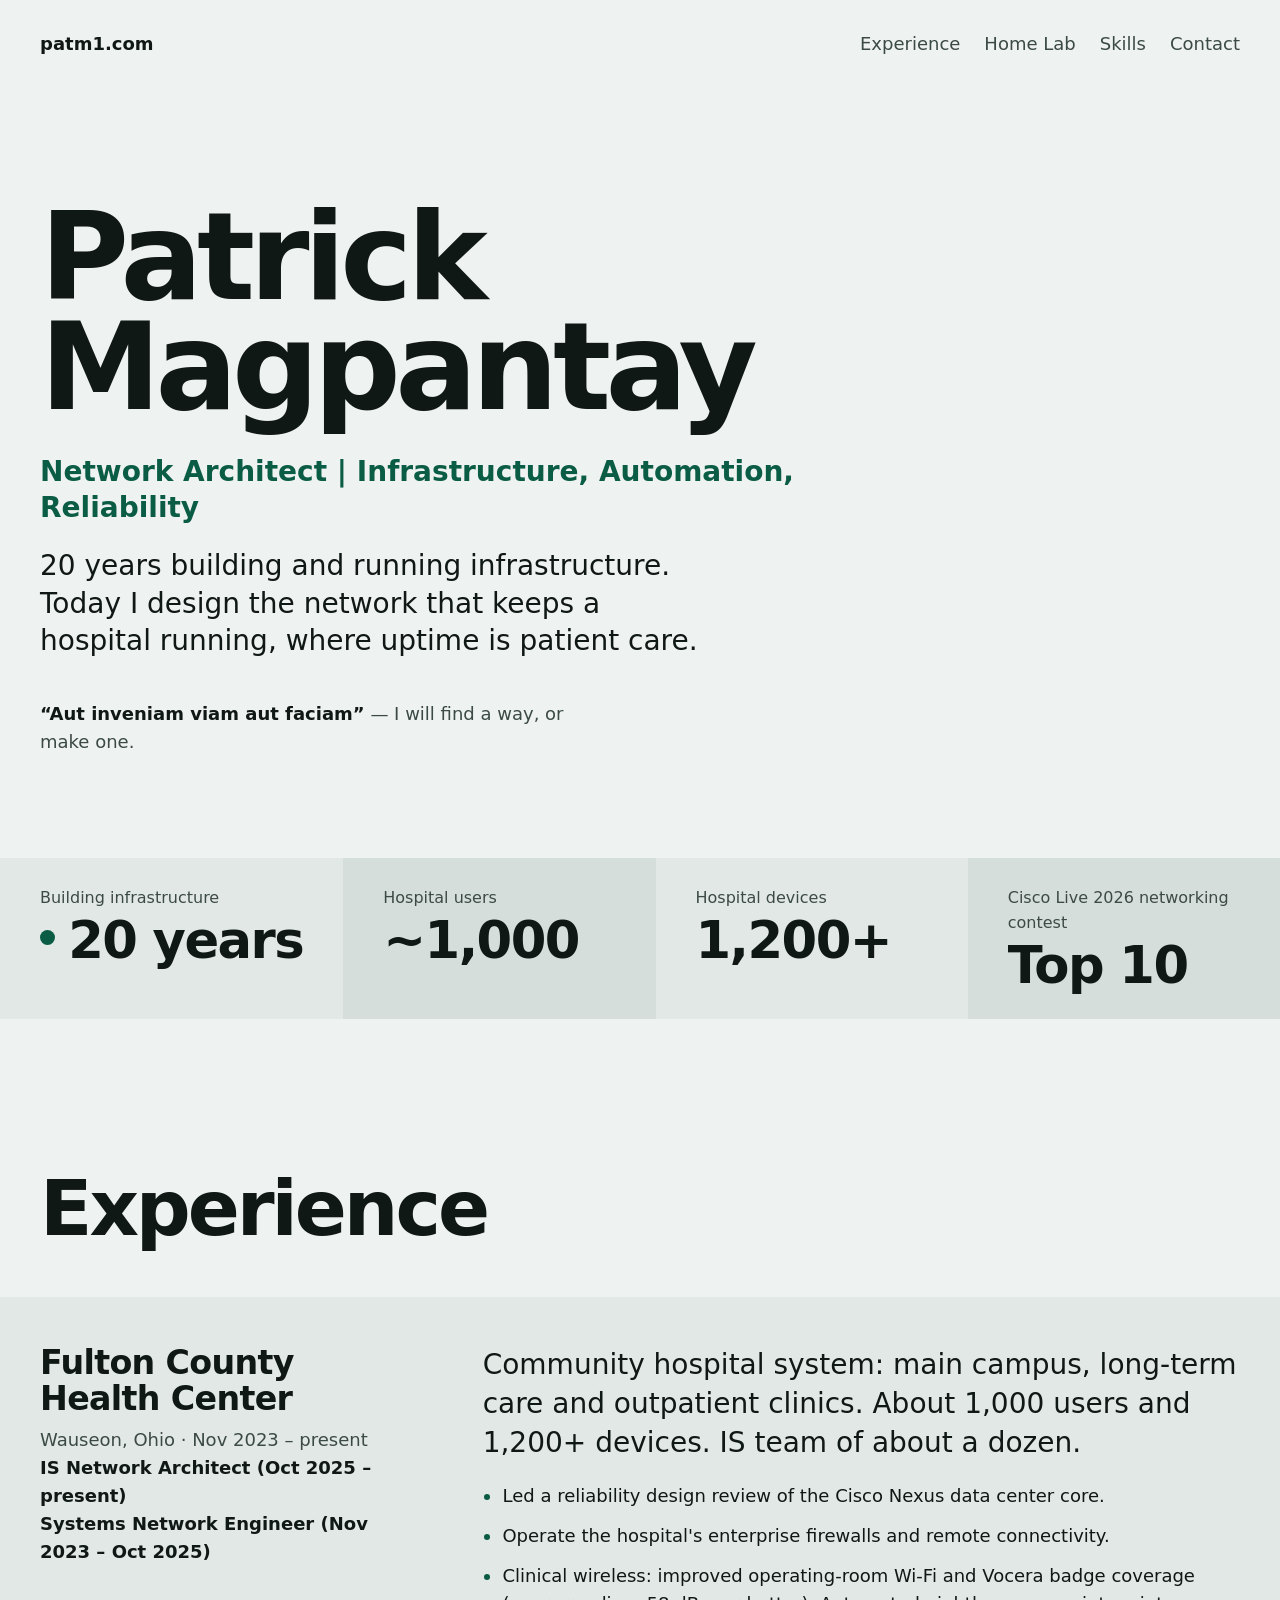
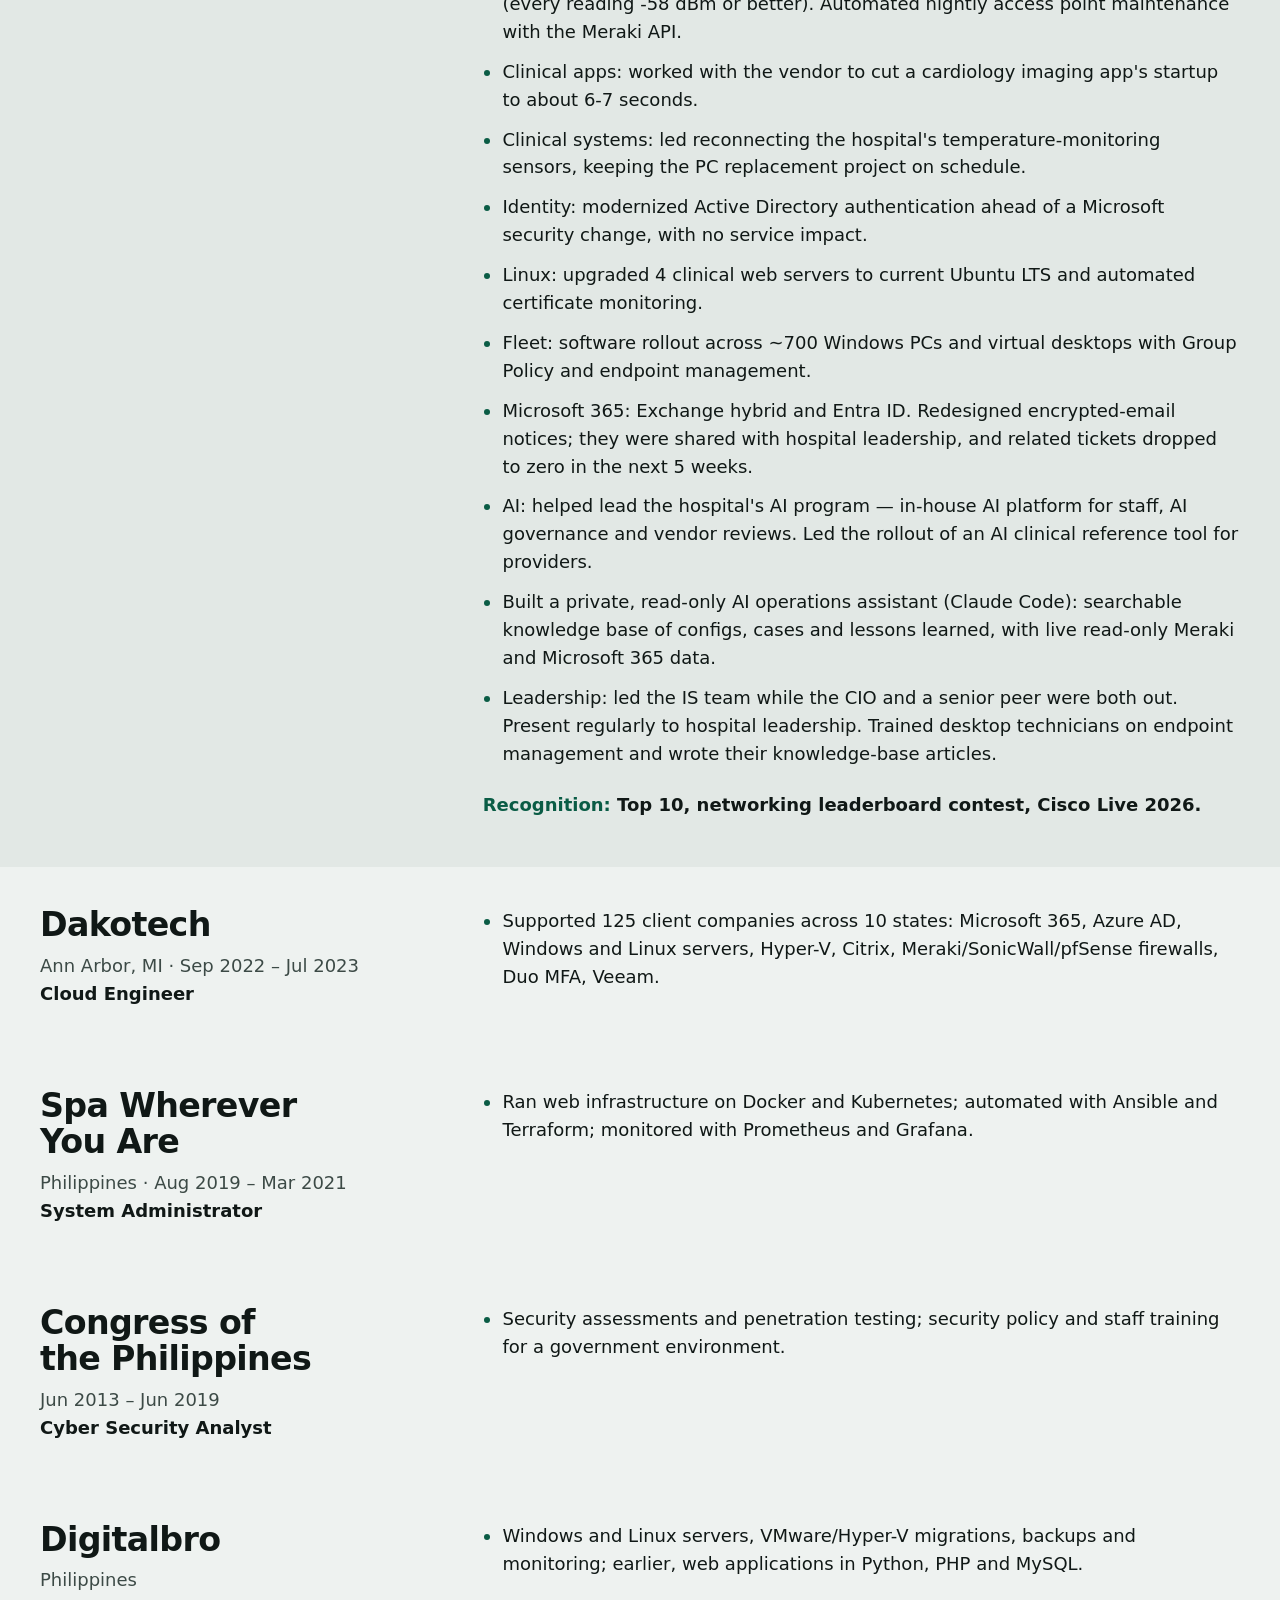
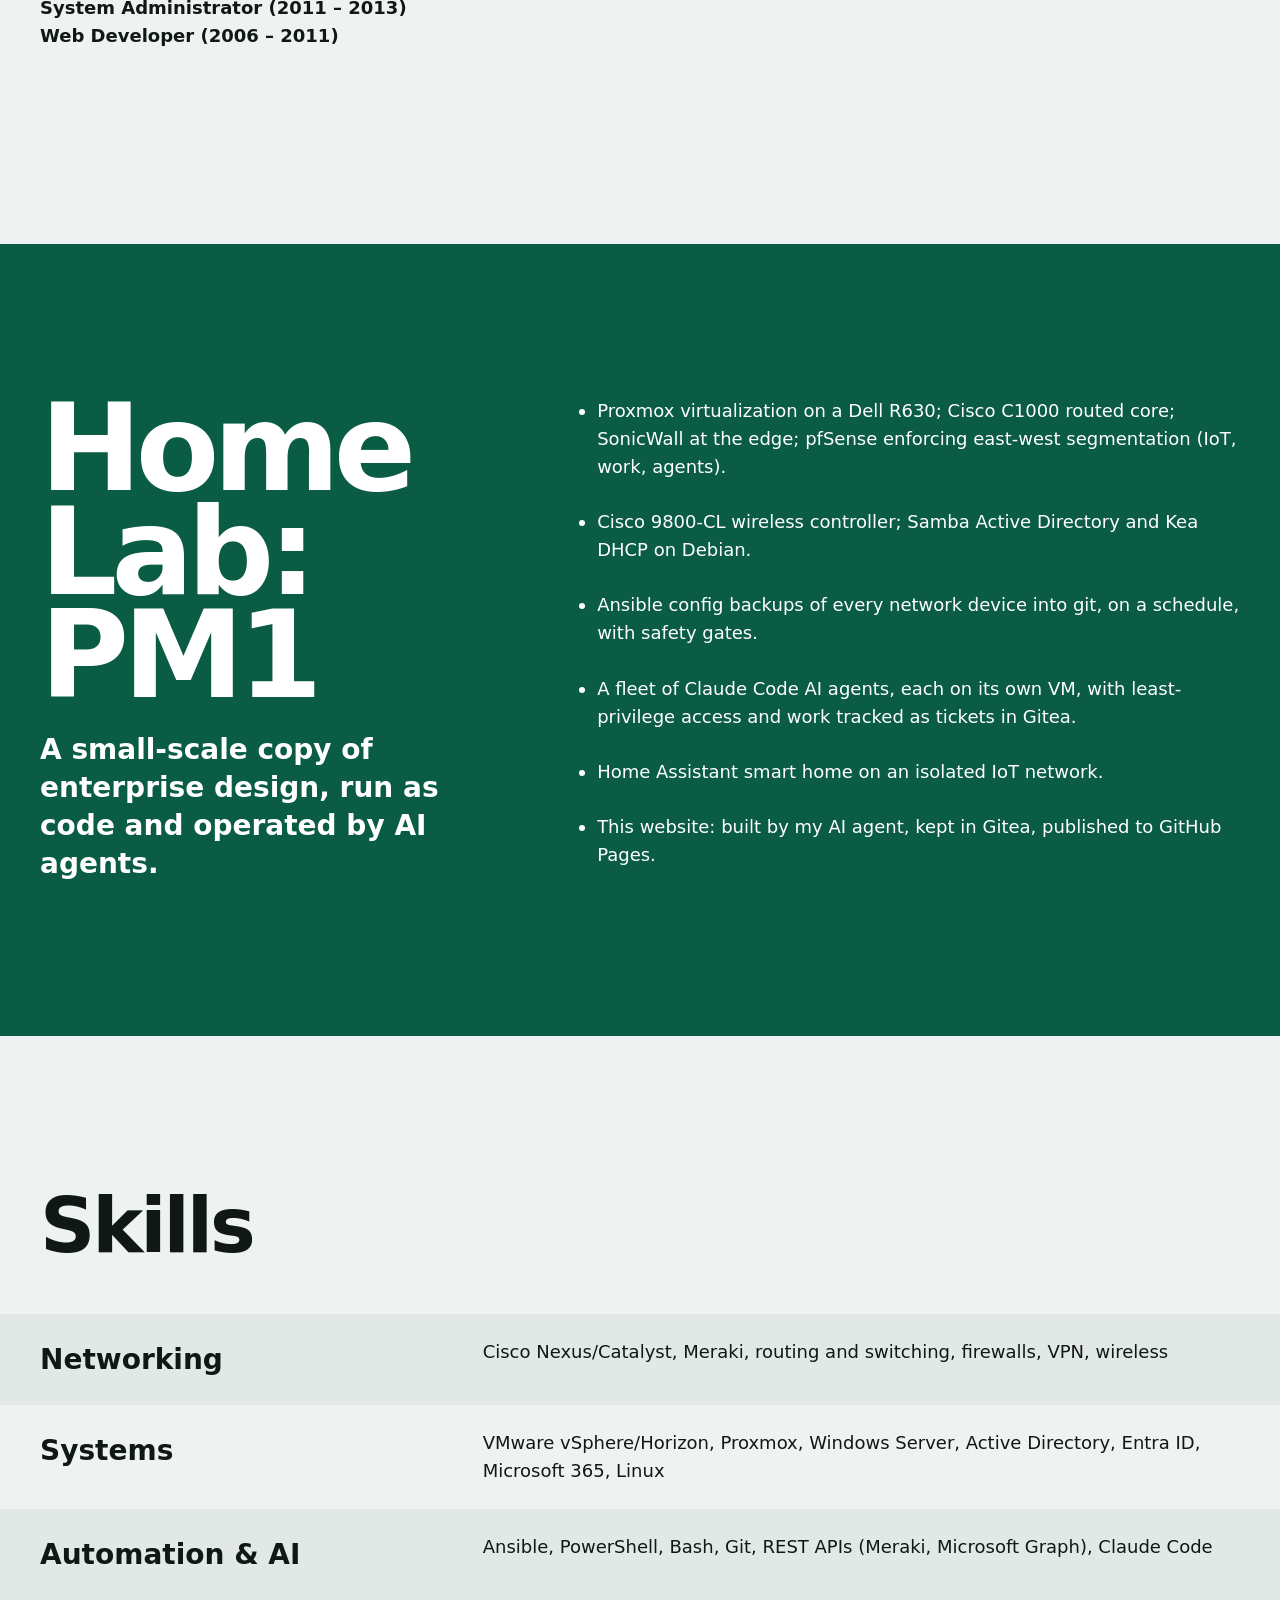
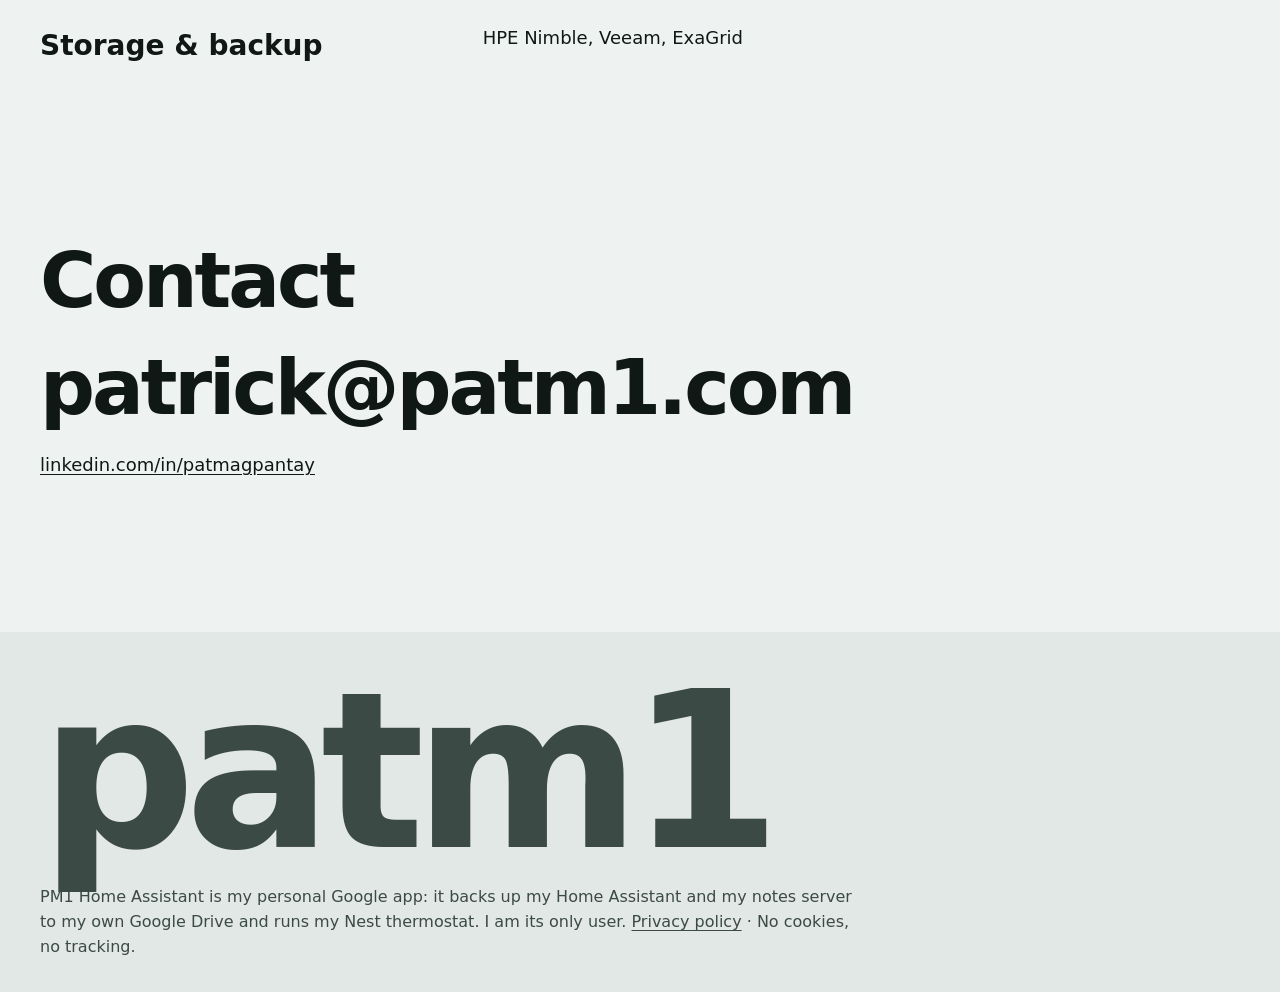
==== index.html @ 205e0111 "Favicon, canonical links, theme colour and share tags" ====
<!doctype html>
<html lang="en">
<head>
<meta charset="utf-8">
<meta name="viewport" content="width=device-width, initial-scale=1">
<title>Patrick Magpantay · Network Architect</title>
<meta name="description" content="Patrick Magpantay, Network Architect: infrastructure, automation and reliability.">
<meta name="color-scheme" content="light dark">
<meta name="theme-color" content="#eef2f0" media="(prefers-color-scheme: light)">
<meta name="theme-color" content="#0b0f0e" media="(prefers-color-scheme: dark)">
<link rel="canonical" href="https://patm1.com/">
<link rel="icon" href="/favicon.svg" type="image/svg+xml">
<meta property="og:type" content="profile">
<meta property="og:url" content="https://patm1.com/">
<meta property="og:title" content="Patrick Magpantay · Network Architect">
<meta property="og:description" content="Patrick Magpantay, Network Architect: infrastructure, automation and reliability.">
<link rel="stylesheet" href="/site.css">
</head>
<body>
<a class="skip" href="#main">Skip to content</a>
<header class="wrap bar">
  <a class="mark" href="/">patm1.com</a>
  <nav aria-label="Main">
    <a href="#experience">Experience</a>
    <a href="#lab">Home Lab</a>
    <a href="#skills">Skills</a>
    <a href="#contact">Contact</a>
  </nav>
</header>

<main id="main">
  <section id="home" aria-label="Home">
    <div class="wrap hero">
      <h1>Patrick Magpantay</h1>
      <p class="role">Network Architect | Infrastructure, Automation, Reliability</p>
      <p class="lead">20 years building and running infrastructure. Today I design the network that keeps a hospital running, where uptime is patient care.</p>
      <blockquote><b lang="la">“Aut inveniam viam aut faciam”</b> — I will find a way, or make one.</blockquote>
    </div>
    <div class="status">
      <dl class="wrap">
        <div><dt>Building infrastructure</dt><dd><span aria-hidden="true"></span>20 years</dd></div>
        <div><dt>Hospital users</dt><dd>~1,000</dd></div>
        <div><dt>Hospital devices</dt><dd>1,200+</dd></div>
        <div><dt>Cisco Live 2026 networking contest</dt><dd>Top 10</dd></div>
      </dl>
    </div>
  </section>

  <section class="section" id="experience" aria-labelledby="experience-title">
    <div class="wrap">
      <h2 id="experience-title">Experience</h2>

      <article class="job lead-job">
        <div>
          <h3>Fulton County Health Center</h3>
          <p class="meta">Wauseon, Ohio · Nov 2023 – present
            <strong>IS Network Architect (Oct 2025 – present)</strong>
            <strong>Systems Network Engineer (Nov 2023 – Oct 2025)</strong></p>
        </div>
        <div>
          <p class="scope">Community hospital system: main campus, long-term care and outpatient clinics. About 1,000 users and 1,200+ devices. IS team of about a dozen.</p>
          <ul>
            <li>Led a reliability design review of the Cisco Nexus data center core.</li>
            <li>Operate the hospital's enterprise firewalls and remote connectivity.</li>
            <li>Clinical wireless: improved operating-room Wi-Fi and Vocera badge coverage (every reading -58 dBm or better). Automated nightly access point maintenance with the Meraki API.</li>
            <li>Clinical apps: worked with the vendor to cut a cardiology imaging app's startup to about 6-7 seconds.</li>
            <li>Clinical systems: led reconnecting the hospital's temperature-monitoring sensors, keeping the PC replacement project on schedule.</li>
            <li>Identity: modernized Active Directory authentication ahead of a Microsoft security change, with no service impact.</li>
            <li>Linux: upgraded 4 clinical web servers to current Ubuntu LTS and automated certificate monitoring.</li>
            <li>Fleet: software rollout across ~700 Windows PCs and virtual desktops with Group Policy and endpoint management.</li>
            <li>Microsoft 365: Exchange hybrid and Entra ID. Redesigned encrypted-email notices; they were shared with hospital leadership, and related tickets dropped to zero in the next 5 weeks.</li>
            <li>AI: helped lead the hospital's AI program — in-house AI platform for staff, AI governance and vendor reviews. Led the rollout of an AI clinical reference tool for providers.</li>
            <li>Built a private, read-only AI operations assistant (Claude Code): searchable knowledge base of configs, cases and lessons learned, with live read-only Meraki and Microsoft 365 data.</li>
            <li>Leadership: led the IS team while the CIO and a senior peer were both out. Present regularly to hospital leadership. Trained desktop technicians on endpoint management and wrote their knowledge-base articles.</li>
          </ul>
          <p class="award"><span>Recognition:</span> Top 10, networking leaderboard contest, Cisco Live 2026.</p>
        </div>
      </article>

      <article class="job">
        <div>
          <h3>Dakotech</h3>
          <p class="meta">Ann Arbor, MI · Sep 2022 – Jul 2023<strong>Cloud Engineer</strong></p>
        </div>
        <ul>
          <li>Supported 125 client companies across 10 states: Microsoft 365, Azure AD, Windows and Linux servers, Hyper-V, Citrix, Meraki/SonicWall/pfSense firewalls, Duo MFA, Veeam.</li>
        </ul>
      </article>

      <article class="job">
        <div>
          <h3>Spa Wherever You Are</h3>
          <p class="meta">Philippines · Aug 2019 – Mar 2021<strong>System Administrator</strong></p>
        </div>
        <ul>
          <li>Ran web infrastructure on Docker and Kubernetes; automated with Ansible and Terraform; monitored with Prometheus and Grafana.</li>
        </ul>
      </article>

      <article class="job">
        <div>
          <h3>Congress of the Philippines</h3>
          <p class="meta">Jun 2013 – Jun 2019<strong>Cyber Security Analyst</strong></p>
        </div>
        <ul>
          <li>Security assessments and penetration testing; security policy and staff training for a government environment.</li>
        </ul>
      </article>

      <article class="job">
        <div>
          <h3>Digitalbro</h3>
          <p class="meta">Philippines<strong>System Administrator (2011 – 2013)</strong><strong>Web Developer (2006 – 2011)</strong></p>
        </div>
        <ul>
          <li>Windows and Linux servers, VMware/Hyper-V migrations, backups and monitoring; earlier, web applications in Python, PHP and MySQL.</li>
        </ul>
      </article>
    </div>
  </section>

  <section class="lab" id="lab" aria-labelledby="lab-title">
    <div class="wrap grid">
      <div>
        <h2 id="lab-title">Home Lab: PM1</h2>
        <p class="lead">A small-scale copy of enterprise design, run as code and operated by AI agents.</p>
      </div>
      <ul>
        <li>Proxmox virtualization on a Dell R630; Cisco C1000 routed core; SonicWall at the edge; pfSense enforcing east-west segmentation (IoT, work, agents).</li>
        <li>Cisco 9800-CL wireless controller; Samba Active Directory and Kea DHCP on Debian.</li>
        <li>Ansible config backups of every network device into git, on a schedule, with safety gates.</li>
        <li>A fleet of Claude Code AI agents, each on its own VM, with least-privilege access and work tracked as tickets in Gitea.</li>
        <li>Home Assistant smart home on an isolated IoT network.</li>
        <li>This website: built by my AI agent, kept in Gitea, published to GitHub Pages.</li>
      </ul>
    </div>
  </section>

  <section class="section skills" id="skills" aria-labelledby="skills-title">
    <div class="wrap">
      <h2 id="skills-title">Skills</h2>
      <dl>
        <div class="row"><dt>Networking</dt><dd>Cisco Nexus/Catalyst, Meraki, routing and switching, firewalls, VPN, wireless</dd></div>
        <div class="row"><dt>Systems</dt><dd>VMware vSphere/Horizon, Proxmox, Windows Server, Active Directory, Entra ID, Microsoft 365, Linux</dd></div>
        <div class="row"><dt>Automation &amp; AI</dt><dd>Ansible, PowerShell, Bash, Git, REST APIs (Meraki, Microsoft Graph), Claude Code</dd></div>
        <div class="row"><dt>Storage &amp; backup</dt><dd>HPE Nimble, Veeam, ExaGrid</dd></div>
      </dl>
    </div>
  </section>

  <section class="contact" id="contact" aria-labelledby="contact-title">
    <div class="wrap">
      <h2 id="contact-title">Contact</h2>
      <a class="mail" href="mailto:patrick@patm1.com">patrick@patm1.com</a>
      <p><a href="https://www.linkedin.com/in/patmagpantay">linkedin.com/in/patmagpantay</a></p>
    </div>
  </section>
</main>

<footer class="close" id="app">
  <div class="wrap">
    <p class="name">patm1</p>
    <p>PM1 Home Assistant is my personal Google app: it backs up my Home Assistant and my notes server to my own Google Drive and runs my Nest thermostat. I am its only user. <a href="/privacy.html">Privacy policy</a> · No cookies, no tracking.</p>
  </div>
</footer>
</body>
</html>
---- site.css ----
/* patm1.com, every page. One typeface (the system face), one ground, one ink, one accent.
   Light by default; dark when the visitor's device asks for it. */
:root {
  color-scheme: light dark;
  --ground: #eef2f0;
  --surface: #e2e8e5;
  --surface-2: #d6dedb;
  --ink: #101816;
  --ink-2: #3c4a46;
  --accent: #0a5c45;
  --on-accent: #ffffff;
  --margin: clamp(16px, 4vw, 40px);
  --gap: clamp(96px, 12vw, 192px);
  --face: system-ui, -apple-system, "Segoe UI", Roboto, "Helvetica Neue", Arial, sans-serif;
  /* The type scale: every size on the site is one of these. */
  --small: 16px;
  --text: 18px;
  --statement: clamp(20px, 2.2vw, 28px);
  --title: clamp(24px, 2.6vw, 34px);
  --figure: clamp(32px, 4vw, 56px);
  --display: clamp(36px, 6vw, 96px);
  --hero: clamp(48px, 9.5vw, 156px);
}
@media (prefers-color-scheme: dark) {
  :root {
    --ground: #0b0f0e;
    --surface: #121917;
    --surface-2: #19221f;
    --ink: #e7eeeb;
    --ink-2: #a3b1ac;
    --accent: #37d391;
    --on-accent: #06110c;
  }
}

*, *::before, *::after { box-sizing: border-box; }
html { -webkit-text-size-adjust: 100%; scroll-behavior: smooth; }
@media (prefers-reduced-motion: reduce) { html { scroll-behavior: auto; } }
body {
  margin: 0;
  background: var(--ground);
  color: var(--ink);
  font: 400 var(--text)/1.55 var(--face);
  font-variant-numeric: tabular-nums;
}
a { color: inherit; text-underline-offset: 0.18em; }
a:hover { color: var(--accent); }
:focus-visible { outline: 3px solid var(--accent); outline-offset: 3px; }
h1, h2, h3 { margin: 0; font-weight: 800; text-wrap: balance; }

.wrap { padding-inline: var(--margin); max-width: 1440px; margin-inline: auto; }

/* Skip link: hidden until a keyboard user tabs to it. */
.skip { position: absolute; left: var(--margin); top: -100px; padding: 12px 16px; background: var(--accent); color: var(--on-accent); font-weight: 700; text-decoration: none; }
.skip:focus { top: 12px; }
.skip:hover { color: var(--on-accent); }

/* The bar: wordmark, four links. */
.bar { display: flex; flex-wrap: wrap; justify-content: space-between; align-items: baseline; gap: 12px 24px; padding-block: 24px; }
.bar .mark { font-weight: 800; text-decoration: none; }
.bar nav { display: flex; flex-wrap: wrap; gap: 8px 24px; }
@media (max-width: 480px) { .bar nav { gap: 8px 16px; } }
.bar nav a { text-decoration: none; color: var(--ink-2); padding-block: 6px; }
.bar nav a:hover { color: var(--accent); }

/* First screen: the name, the role, the sentence, then the figures as a status band. */
.hero { padding-block: clamp(48px, 9vw, 128px) 0; }
.hero h1 { font-size: var(--hero); line-height: 0.9; letter-spacing: -0.045em; max-width: 9ch; }
.hero .role { margin: 32px 0 0; font-size: var(--statement); line-height: 1.3; font-weight: 700; color: var(--accent); max-width: 40ch; }
.hero .lead { margin: 20px 0 0; font-size: var(--statement); line-height: 1.35; max-width: 38ch; }
.hero blockquote { margin: 40px 0 0; color: var(--ink-2); max-width: 46ch; }
.hero blockquote b { color: var(--ink); font-weight: 700; }

.status { margin-top: clamp(56px, 8vw, 112px); background: var(--surface); }
.status dl { margin: 0; padding-inline: 0; display: grid; grid-template-columns: repeat(2, 1fr); }
@media (min-width: 900px) { .status dl { grid-template-columns: repeat(4, 1fr); } }
.status div { padding: 28px var(--margin); }
.status div:nth-child(even) { background: var(--surface-2); }
.status dt { color: var(--ink-2); font-size: var(--small); }
.status dd { white-space: nowrap; margin: 4px 0 0; font-size: var(--figure); line-height: 1; font-weight: 800; letter-spacing: -0.03em; }
.status dd span { display: inline-block; width: 0.3em; height: 0.3em; margin-right: 0.25em; vertical-align: 0.25em; background: var(--accent); border-radius: 50%; }

/* Section headings. */
.section { padding-block: var(--gap) 0; }
.section > .wrap > h2 { font-size: var(--display); line-height: 0.95; letter-spacing: -0.04em; margin-bottom: clamp(32px, 4vw, 56px); }

/* Experience: the role on the left, the work on the right. */
.job { display: grid; gap: 16px 64px; grid-template-columns: 1fr; padding-block: 40px; }
@media (min-width: 960px) { .job { grid-template-columns: 4fr 8fr; } }
.job h3 { font-size: var(--title); line-height: 1.1; letter-spacing: -0.02em; }
.job .meta { margin: 8px 0 0; color: var(--ink-2); }
.job .meta strong { color: var(--ink); font-weight: 700; display: block; }
.job .scope { margin: 0 0 20px; font-size: var(--statement); line-height: 1.4; max-width: 46ch; }
.job ul { margin: 0; padding-left: 1.1em; display: grid; gap: 12px; max-width: 72ch; }
.job li::marker { color: var(--accent); }
.job.lead-job { background: var(--surface); margin-inline: calc(var(--margin) * -1); padding-inline: var(--margin); padding-block: 48px; }
.award { margin: 24px 0 0; font-weight: 700; }
.award span { color: var(--accent); }

/* Home lab: a field of the accent colour. */
.lab { margin-top: var(--gap); background: var(--accent); color: var(--on-accent); padding-block: var(--gap); }
.lab .grid { display: grid; gap: 32px 64px; grid-template-columns: 1fr; }
@media (min-width: 960px) { .lab .grid { grid-template-columns: 5fr 7fr; } }
.lab h2 { font-size: var(--hero); line-height: 0.85; letter-spacing: -0.05em; }
.lab .lead { margin: 24px 0 0; font-size: var(--statement); line-height: 1.35; font-weight: 700; max-width: 26ch; }
.lab ul { margin: 0; padding-left: 1.1em; display: grid; gap: 14px; }
.lab a { color: inherit; }
.lab :focus-visible { outline-color: var(--on-accent); }

/* Skills: four rows, the area on the left. */
.skills dl { margin: 0; display: grid; gap: 0; }
.skills .row { display: grid; grid-template-columns: 1fr; gap: 4px 64px; padding: 24px var(--margin); margin-inline: calc(var(--margin) * -1); }
.skills .row:nth-child(odd) { background: var(--surface); }
@media (min-width: 960px) { .skills .row { grid-template-columns: 4fr 8fr; } }
.skills dt { font-weight: 800; font-size: var(--statement); }
.skills dd { margin: 0; }

/* Contact: the address set large. */
.contact h2 { font-size: var(--display); line-height: 0.95; letter-spacing: -0.04em; margin-bottom: 32px; }
.contact { padding-block: var(--gap); }
.contact .mail { display: inline-block; max-width: 100%; overflow-wrap: anywhere; font-size: var(--display); line-height: 1; font-weight: 800; letter-spacing: -0.04em; text-decoration: none; transition: color 120ms ease; }
.contact .mail:hover { color: var(--accent); }
.contact p { margin: 24px 0 0; }
@media (prefers-reduced-motion: reduce) { .contact .mail { transition: none; } }

/* The close: the name at full width. */
.close { background: var(--surface); padding-block: 48px 32px; }
.close .name { margin: 0; font-size: clamp(64px, 17vw, 272px); line-height: 0.85; letter-spacing: -0.05em; font-weight: 800; }
.close p { margin: 20px 0 0; color: var(--ink-2); font-size: var(--small); max-width: 80ch; }

/* Privacy policy: a reading page. */
.doc { padding-block: clamp(48px, 8vw, 120px) var(--gap); }
.doc h1 { font-size: var(--display); line-height: 0.95; letter-spacing: -0.04em; }
.doc .lead { margin: 32px 0 0; font-size: var(--statement); line-height: 1.4; max-width: 40ch; }
.doc section { margin-top: 72px; max-width: 68ch; }
.doc h2 { margin: 0 0 16px; font-size: var(--title); line-height: 1.15; letter-spacing: -0.015em; }
.doc p, .doc li { margin: 0 0 12px; }
.doc ul { padding-left: 1.2em; margin: 0; }
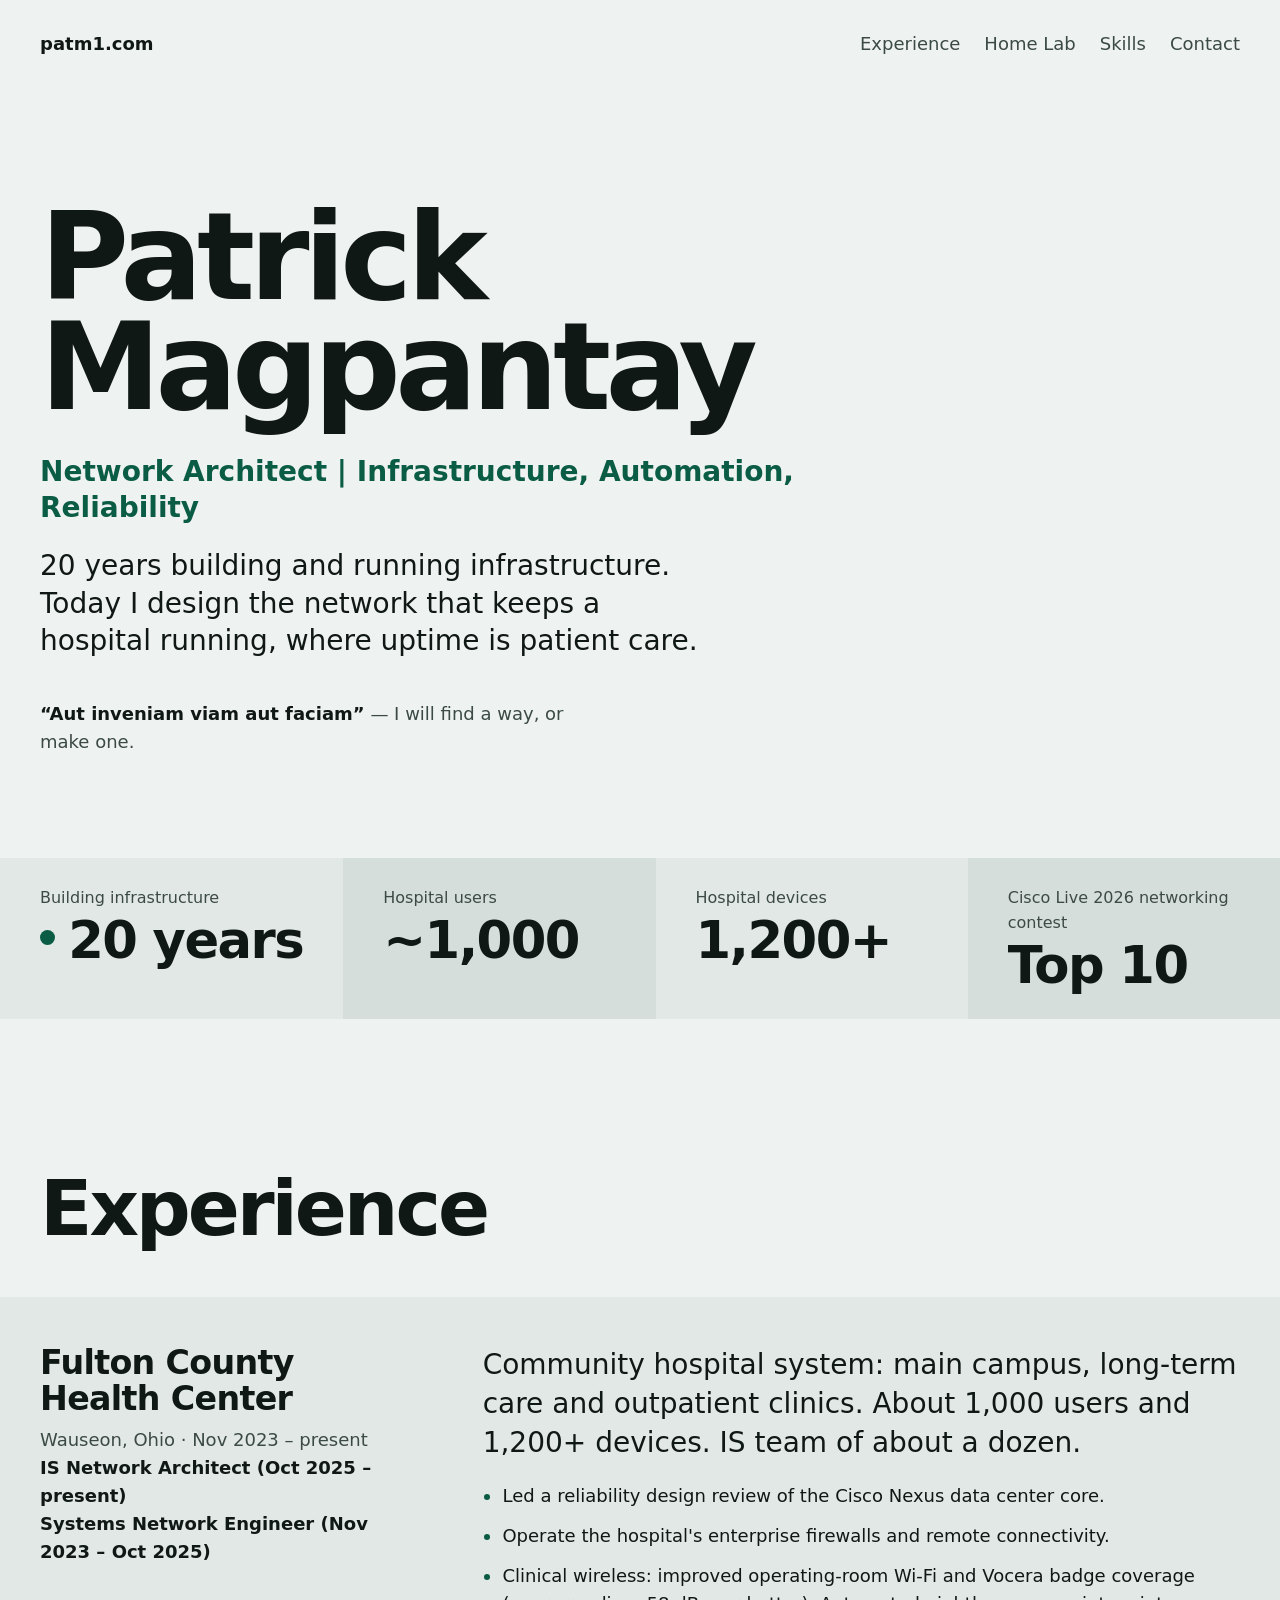
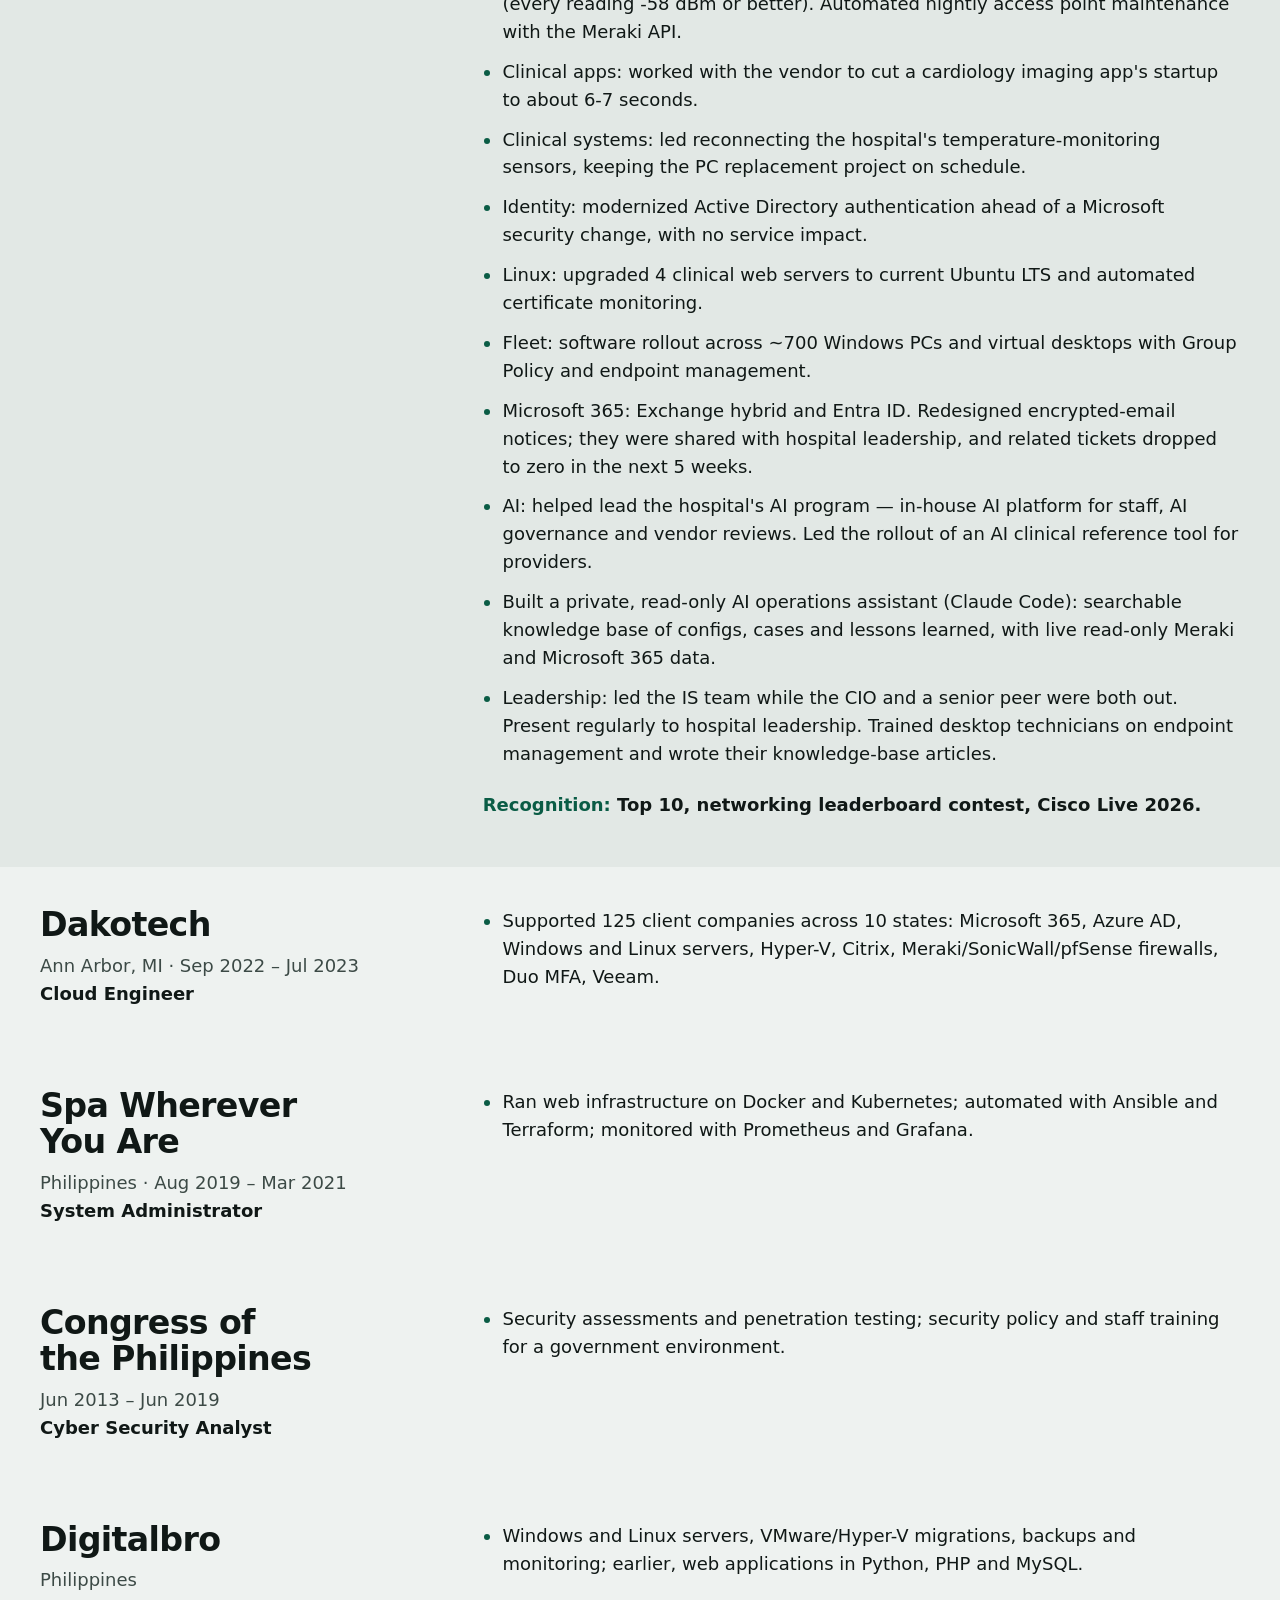
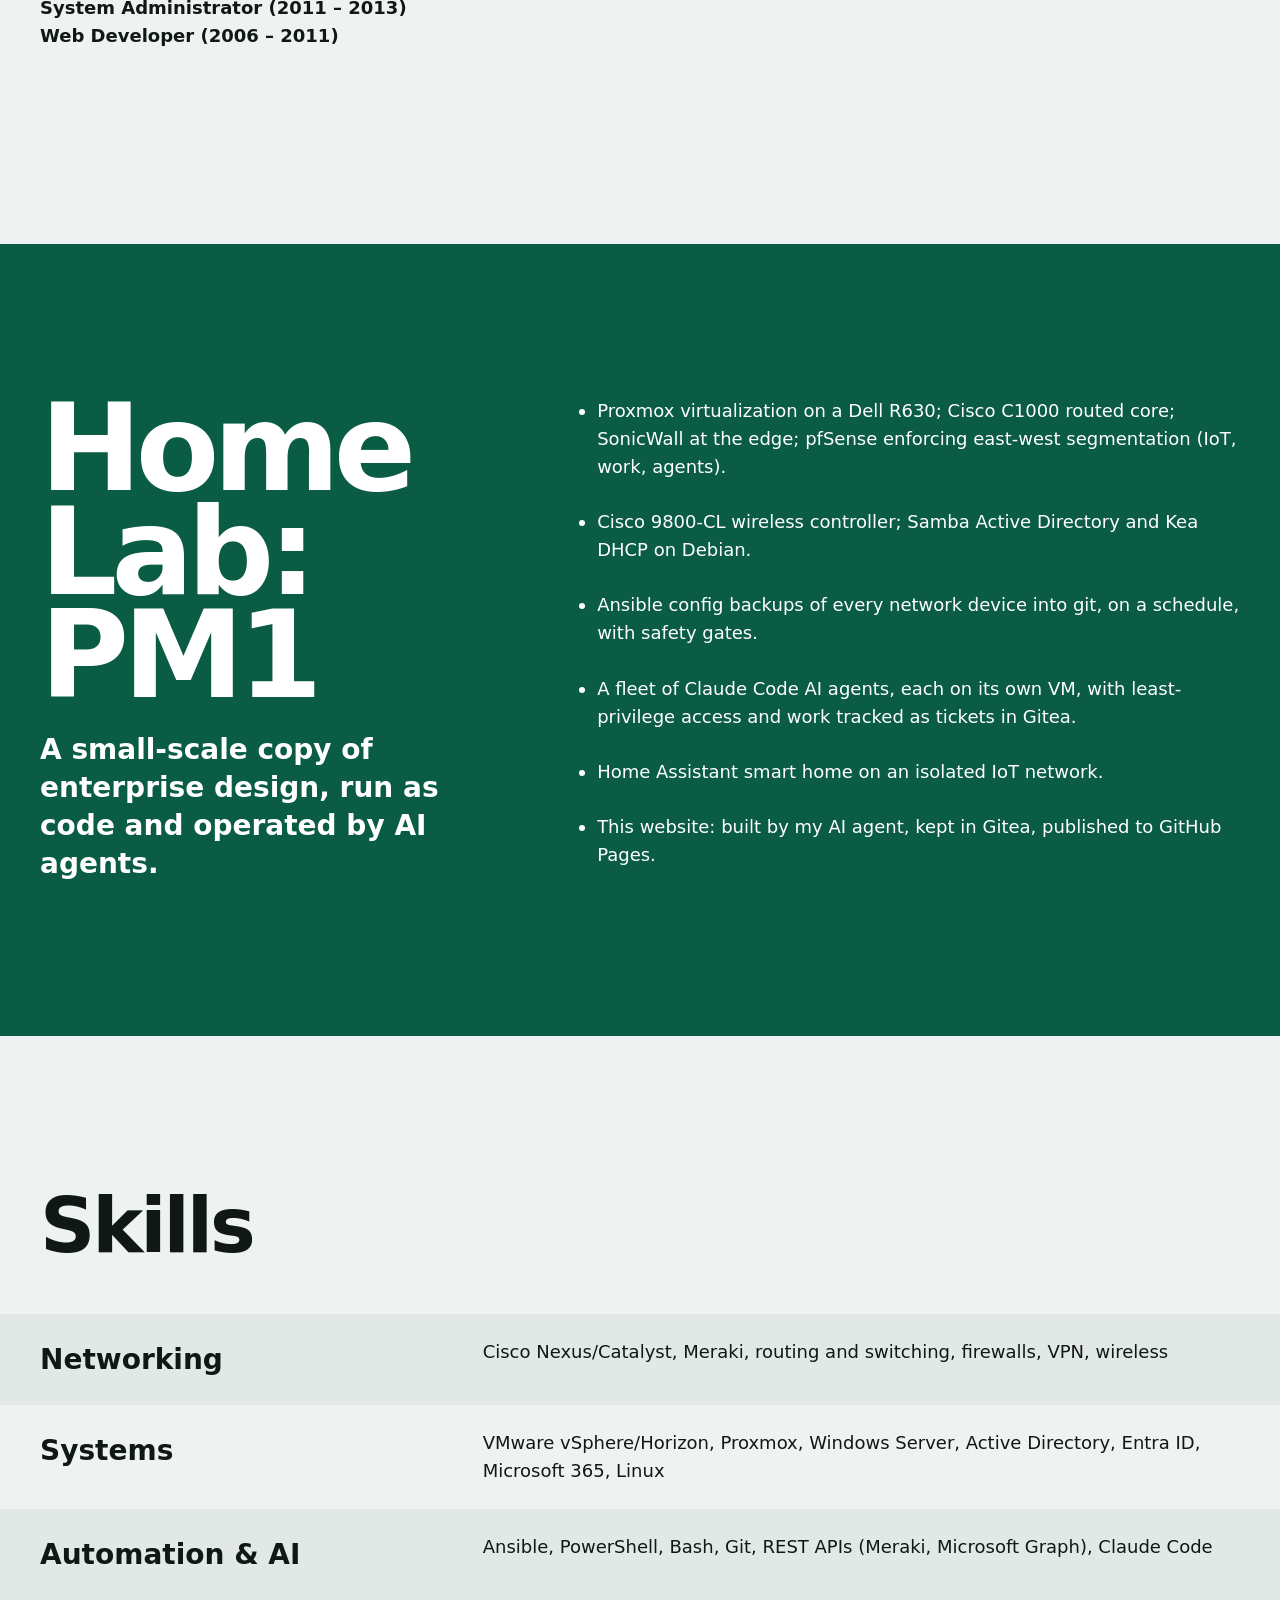
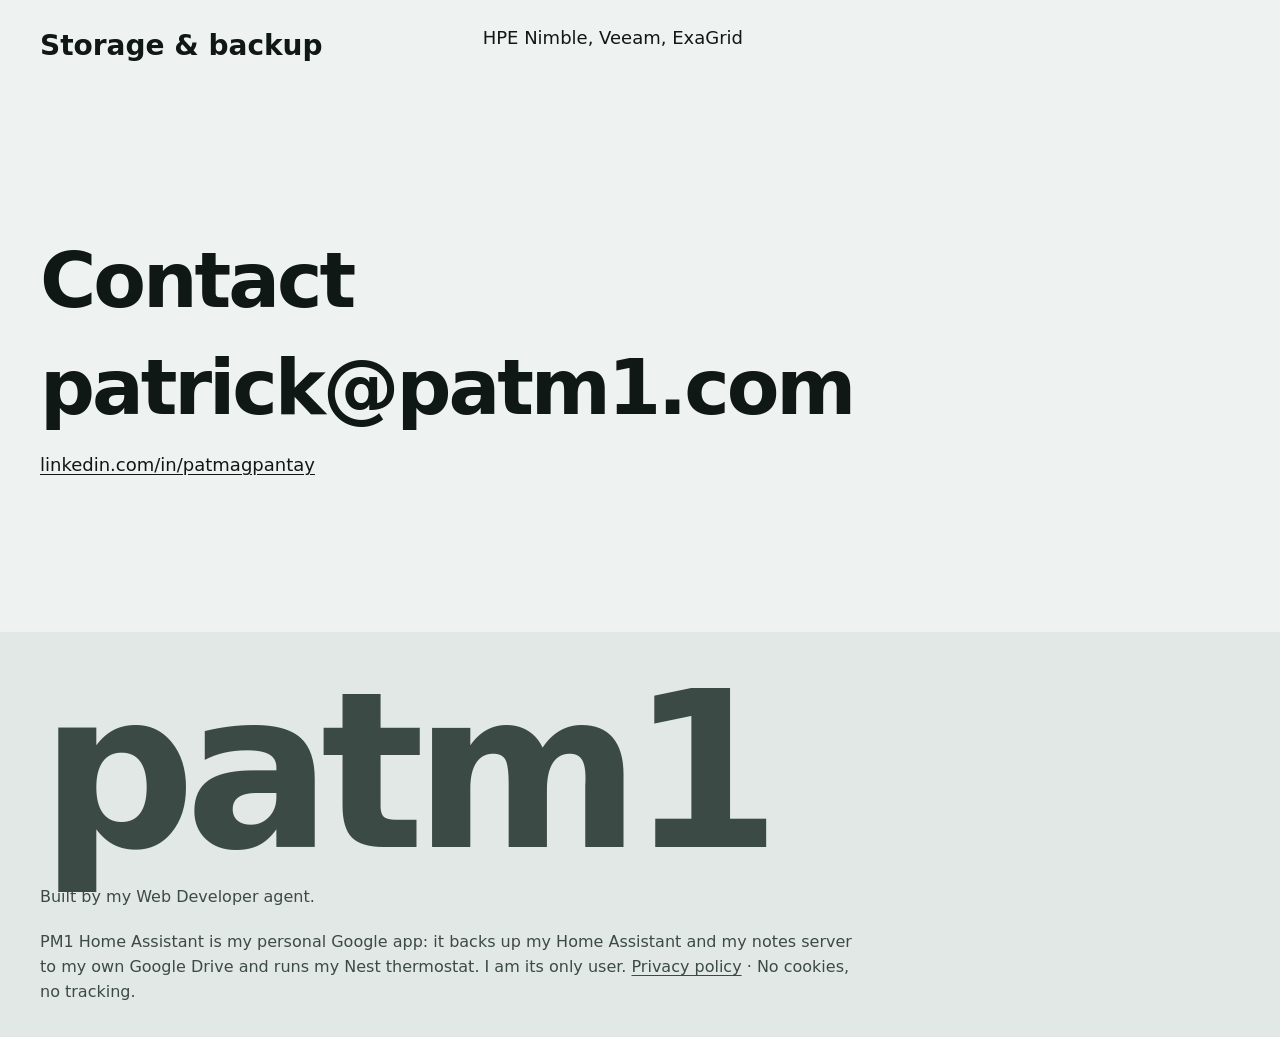
==== commit e17479b8: "Favicon, canonical links, theme colour and share tags" ====
--- a/index.html
+++ b/index.html
@@ -160,6 +160,7 @@
 <footer class="close" id="app">
   <div class="wrap">
     <p class="name">patm1</p>
+    <p>Built by my Web Developer agent.</p>
     <p>PM1 Home Assistant is my personal Google app: it backs up my Home Assistant and my notes server to my own Google Drive and runs my Nest thermostat. I am its only user. <a href="/privacy.html">Privacy policy</a> · No cookies, no tracking.</p>
   </div>
 </footer>
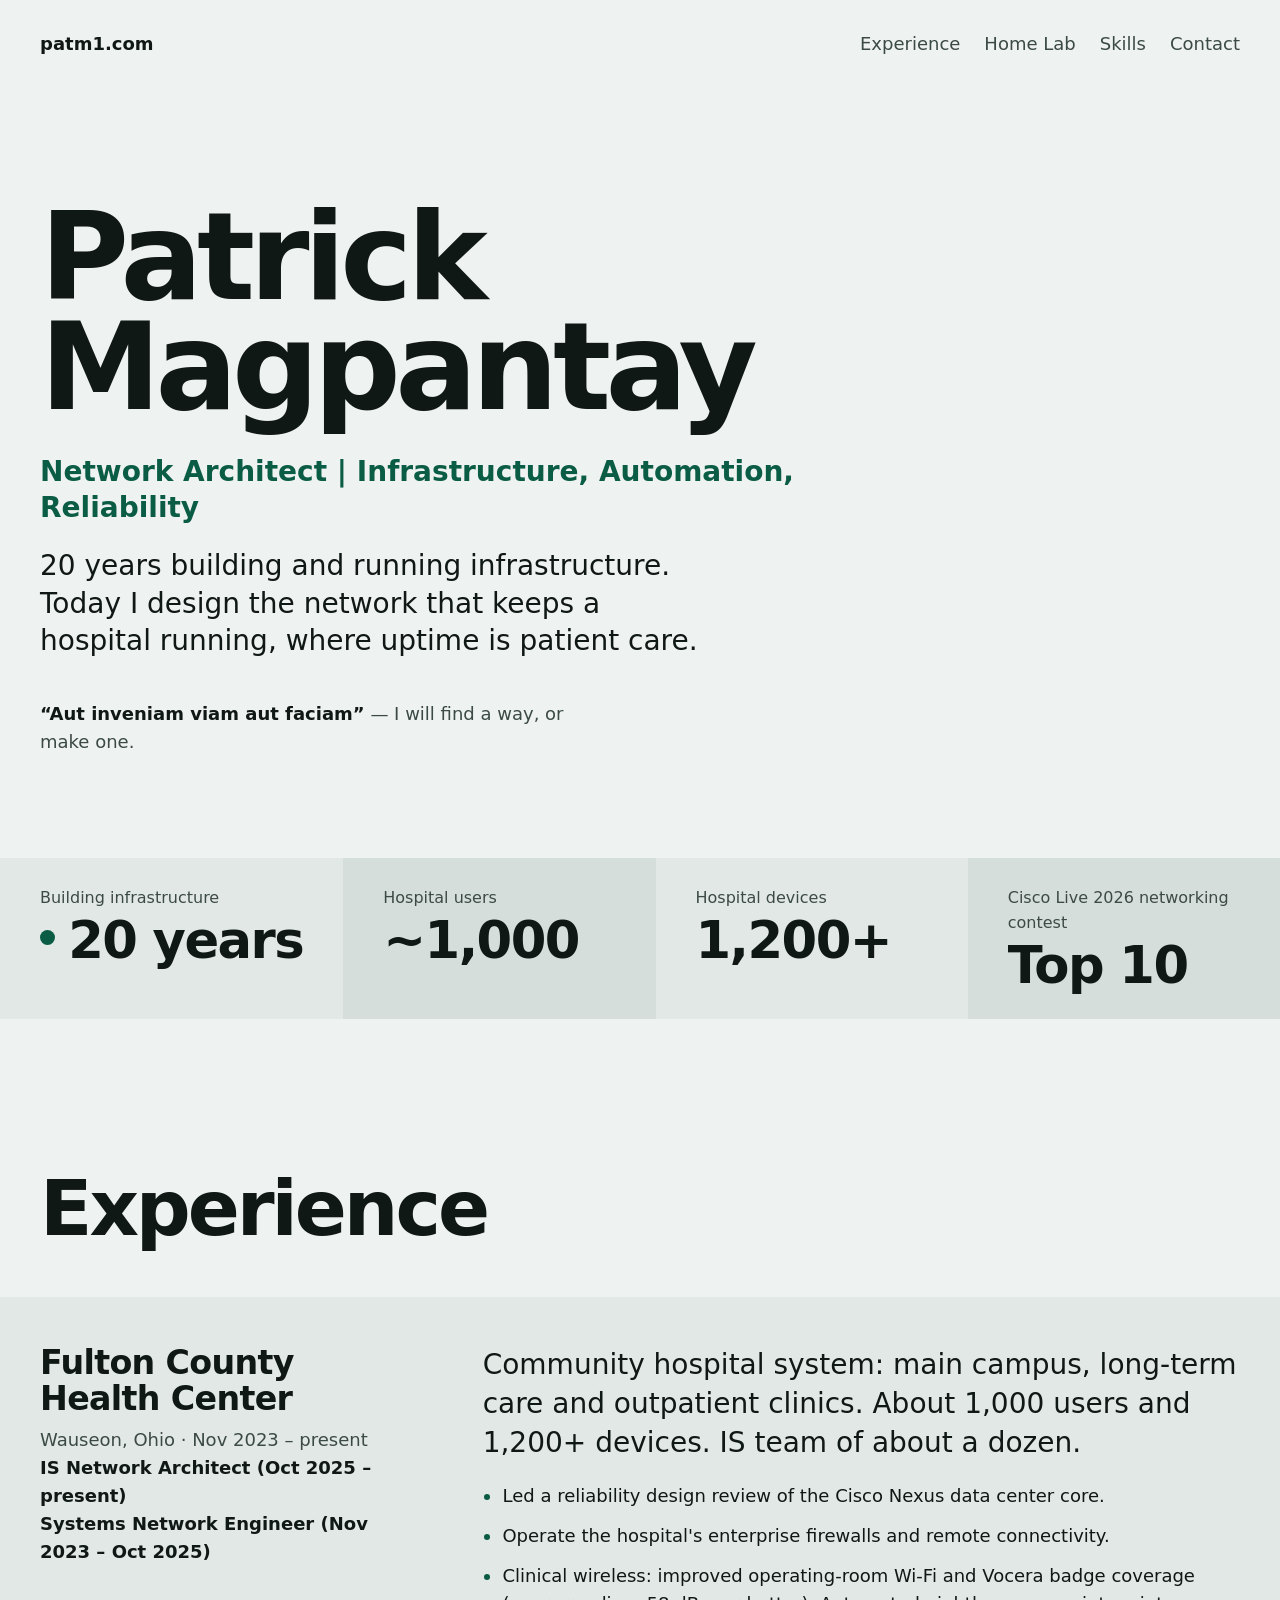
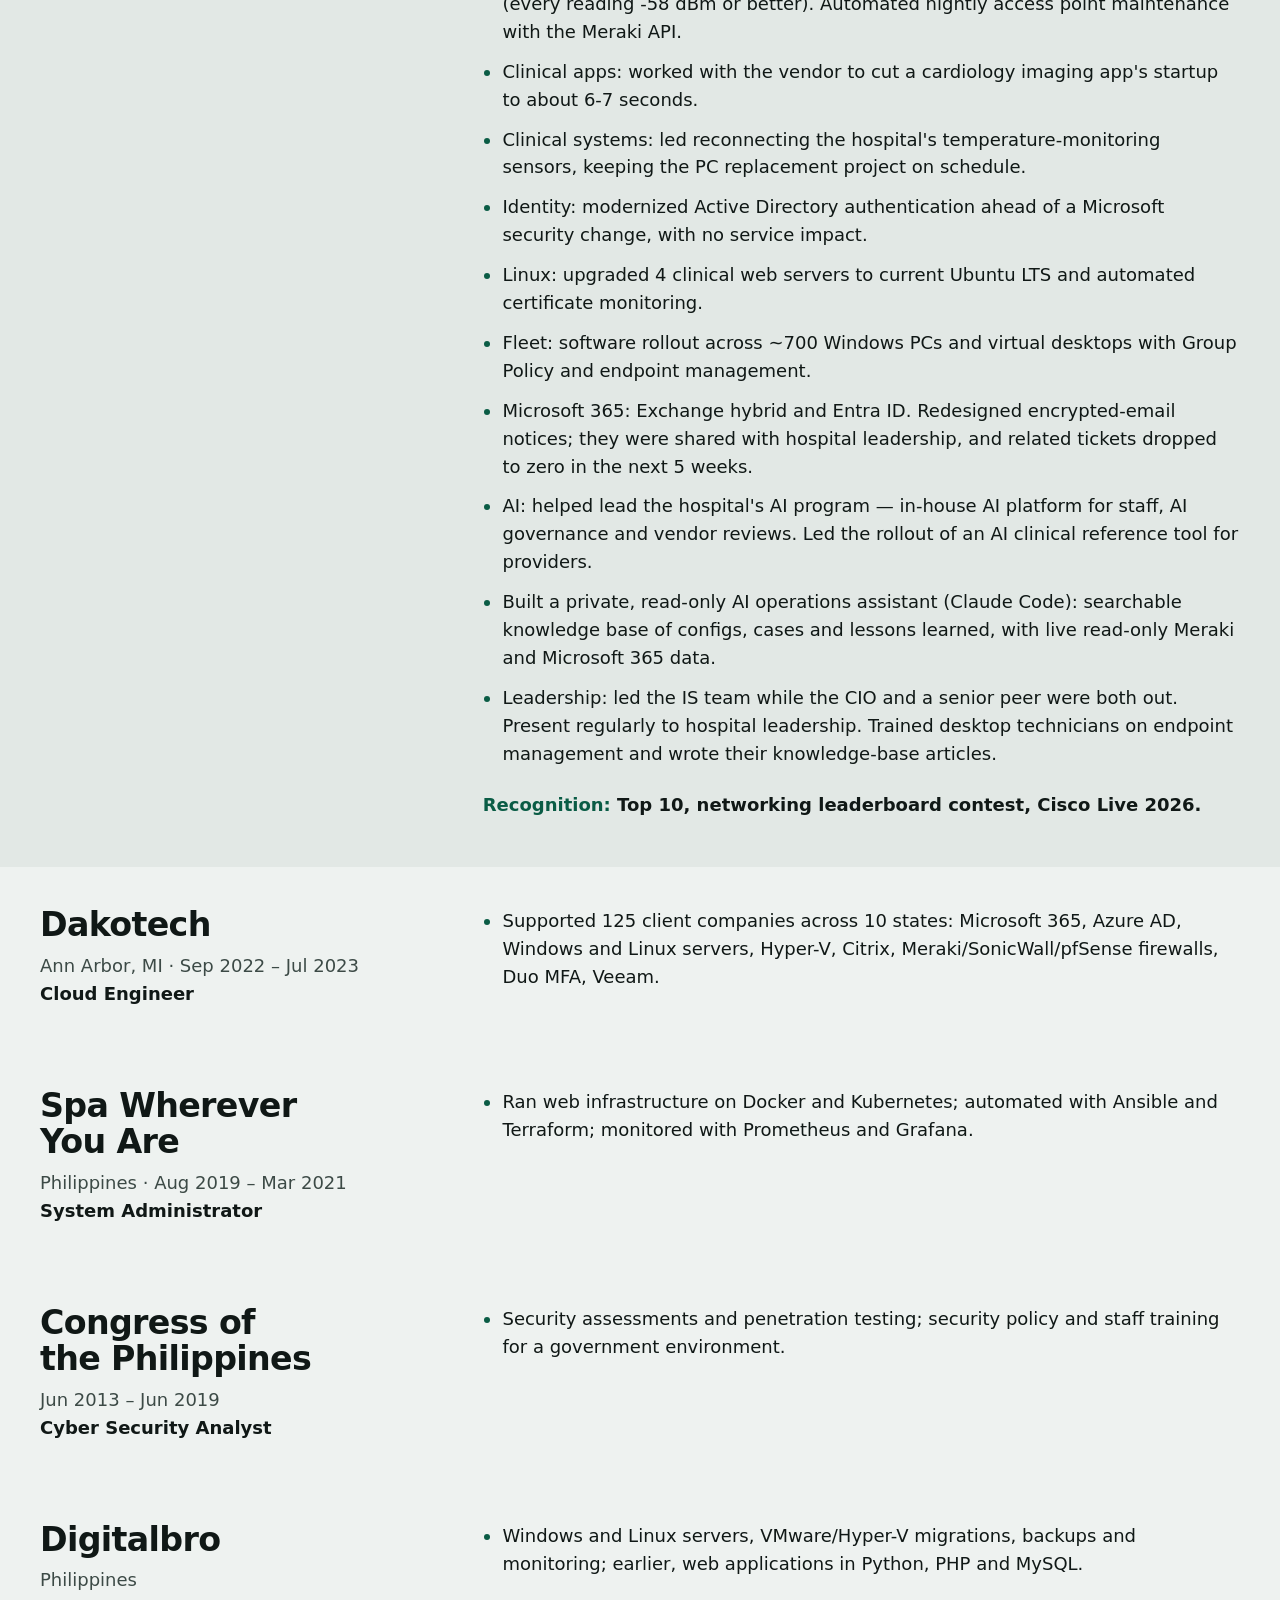
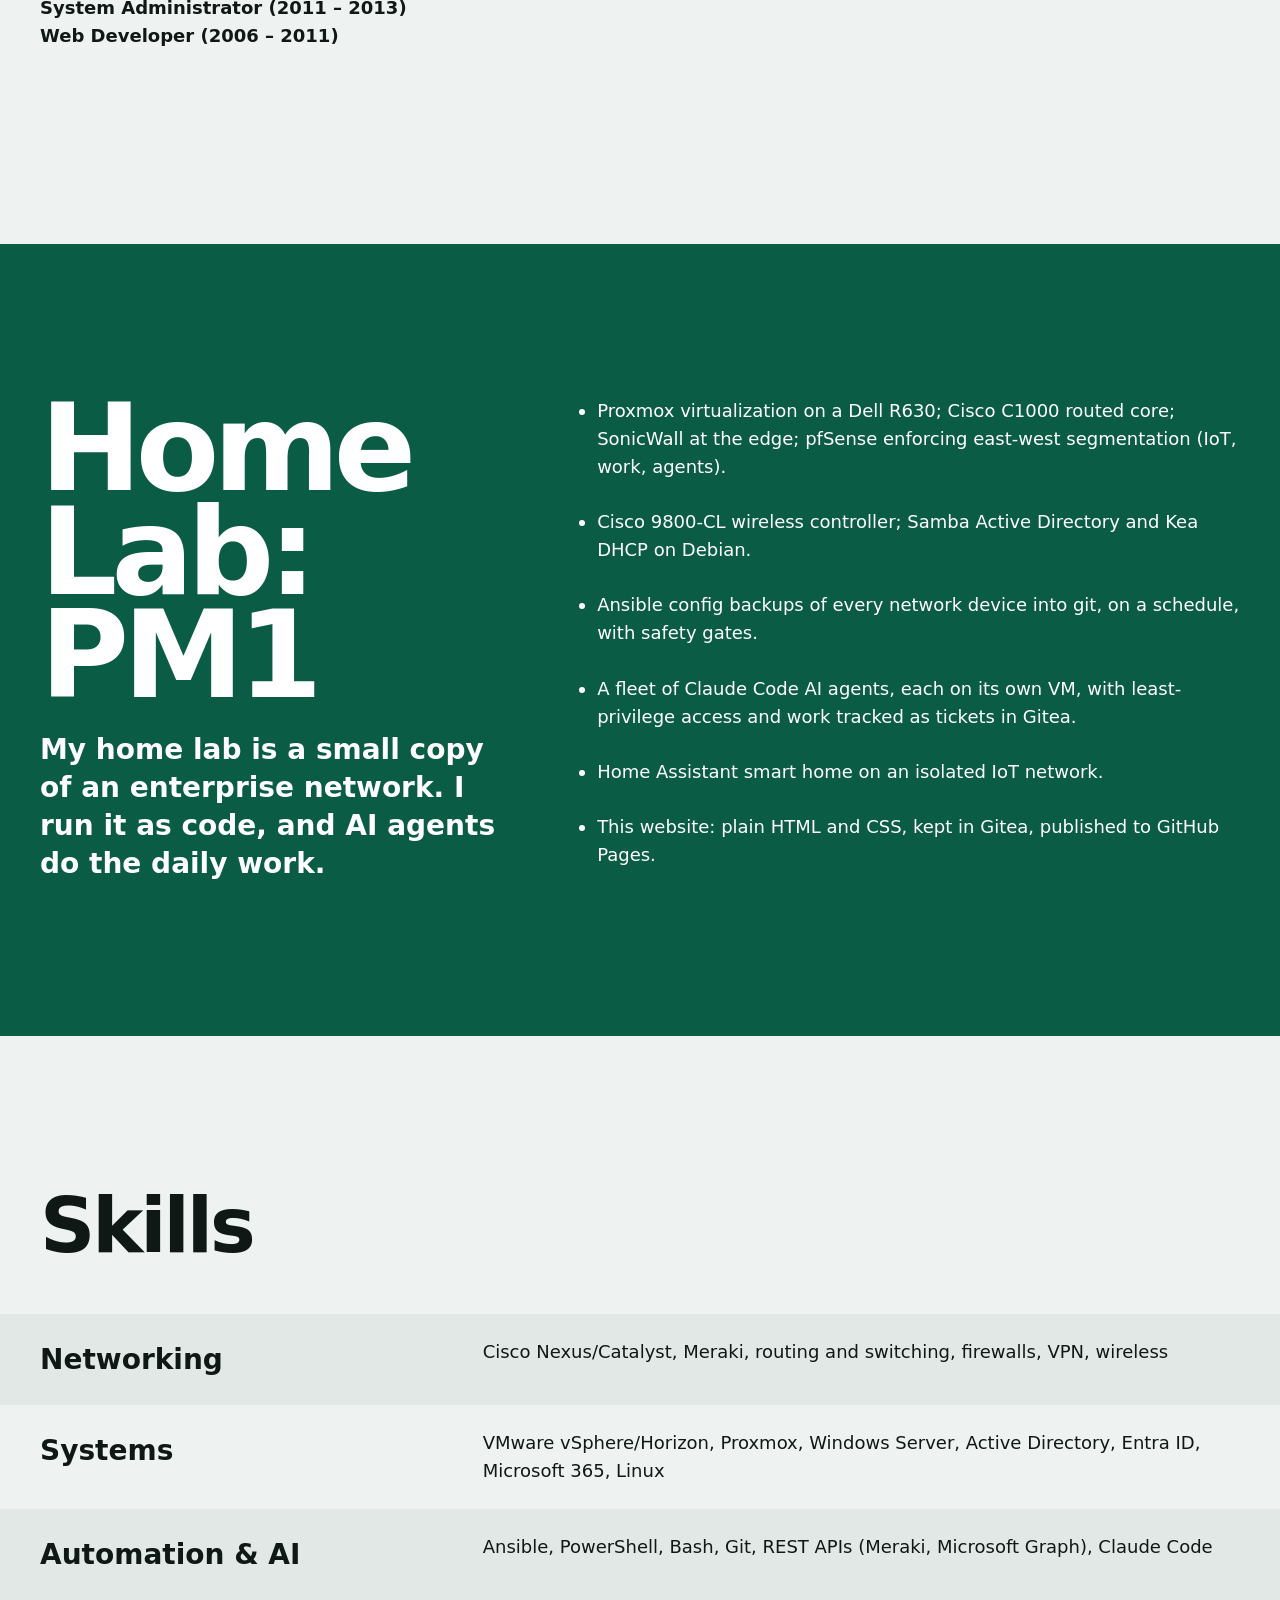
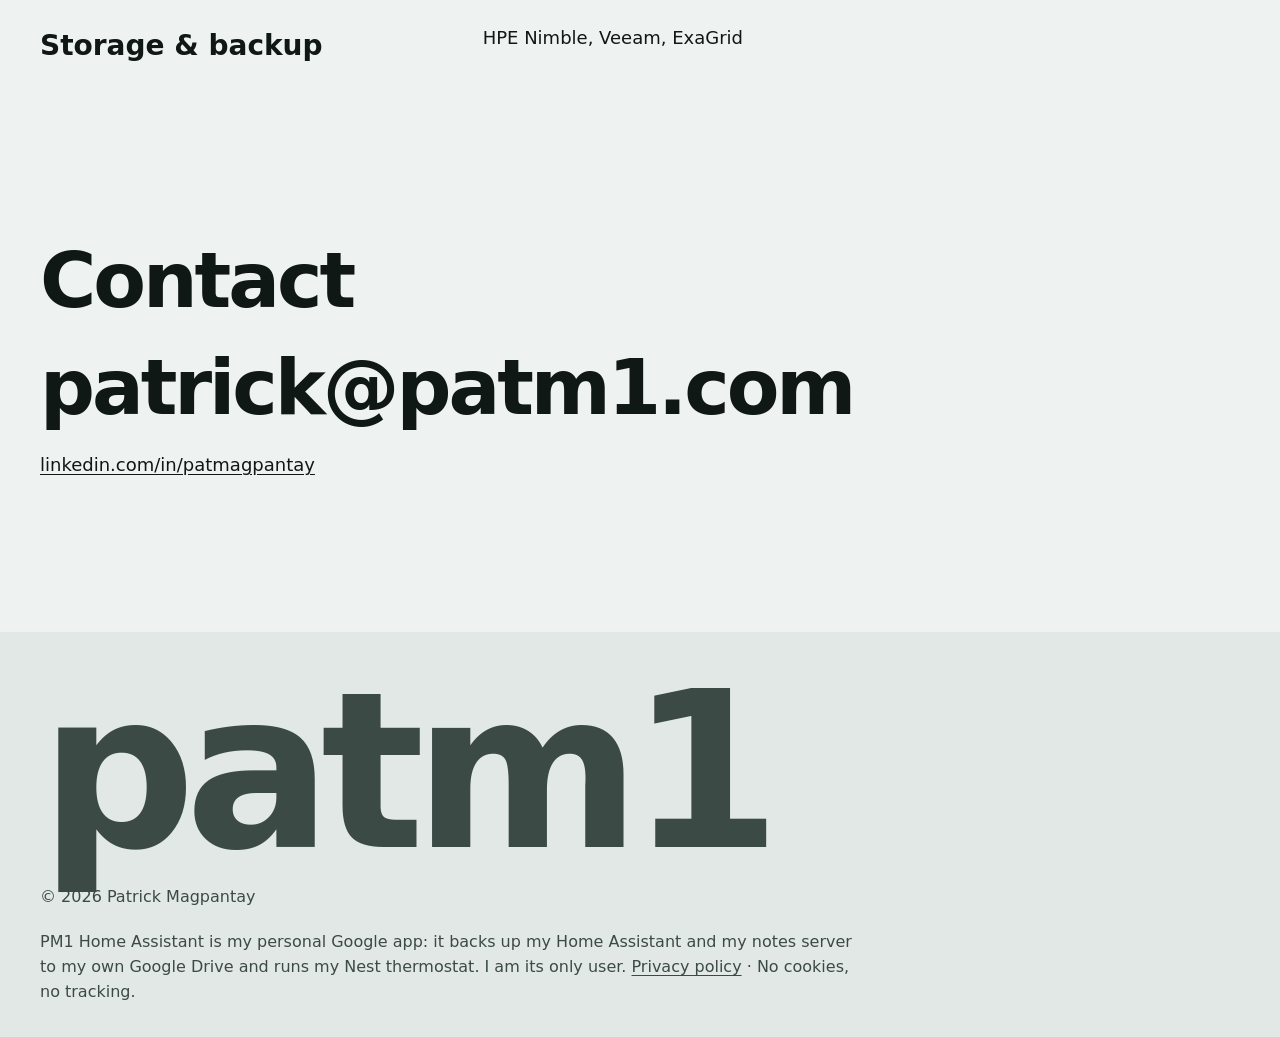
==== commit 6c981220: "Copy: remove agent credits, first-person Home Lab intro, footer (c) 2026 Patrick Magpantay (approved" ====
--- a/index.html
+++ b/index.html
@@ -123,7 +123,7 @@
     <div class="wrap grid">
       <div>
         <h2 id="lab-title">Home Lab: PM1</h2>
-        <p class="lead">A small-scale copy of enterprise design, run as code and operated by AI agents.</p>
+        <p class="lead">My home lab is a small copy of an enterprise network. I run it as code, and AI agents do the daily work.</p>
       </div>
       <ul>
         <li>Proxmox virtualization on a Dell R630; Cisco C1000 routed core; SonicWall at the edge; pfSense enforcing east-west segmentation (IoT, work, agents).</li>
@@ -131,7 +131,7 @@
         <li>Ansible config backups of every network device into git, on a schedule, with safety gates.</li>
         <li>A fleet of Claude Code AI agents, each on its own VM, with least-privilege access and work tracked as tickets in Gitea.</li>
         <li>Home Assistant smart home on an isolated IoT network.</li>
-        <li>This website: built by my AI agent, kept in Gitea, published to GitHub Pages.</li>
+        <li>This website: plain HTML and CSS, kept in Gitea, published to GitHub Pages.</li>
       </ul>
     </div>
   </section>
@@ -160,7 +160,7 @@
 <footer class="close" id="app">
   <div class="wrap">
     <p class="name">patm1</p>
-    <p>Built by my Web Developer agent.</p>
+    <p>© 2026 Patrick Magpantay</p>
     <p>PM1 Home Assistant is my personal Google app: it backs up my Home Assistant and my notes server to my own Google Drive and runs my Nest thermostat. I am its only user. <a href="/privacy.html">Privacy policy</a> · No cookies, no tracking.</p>
   </div>
 </footer>
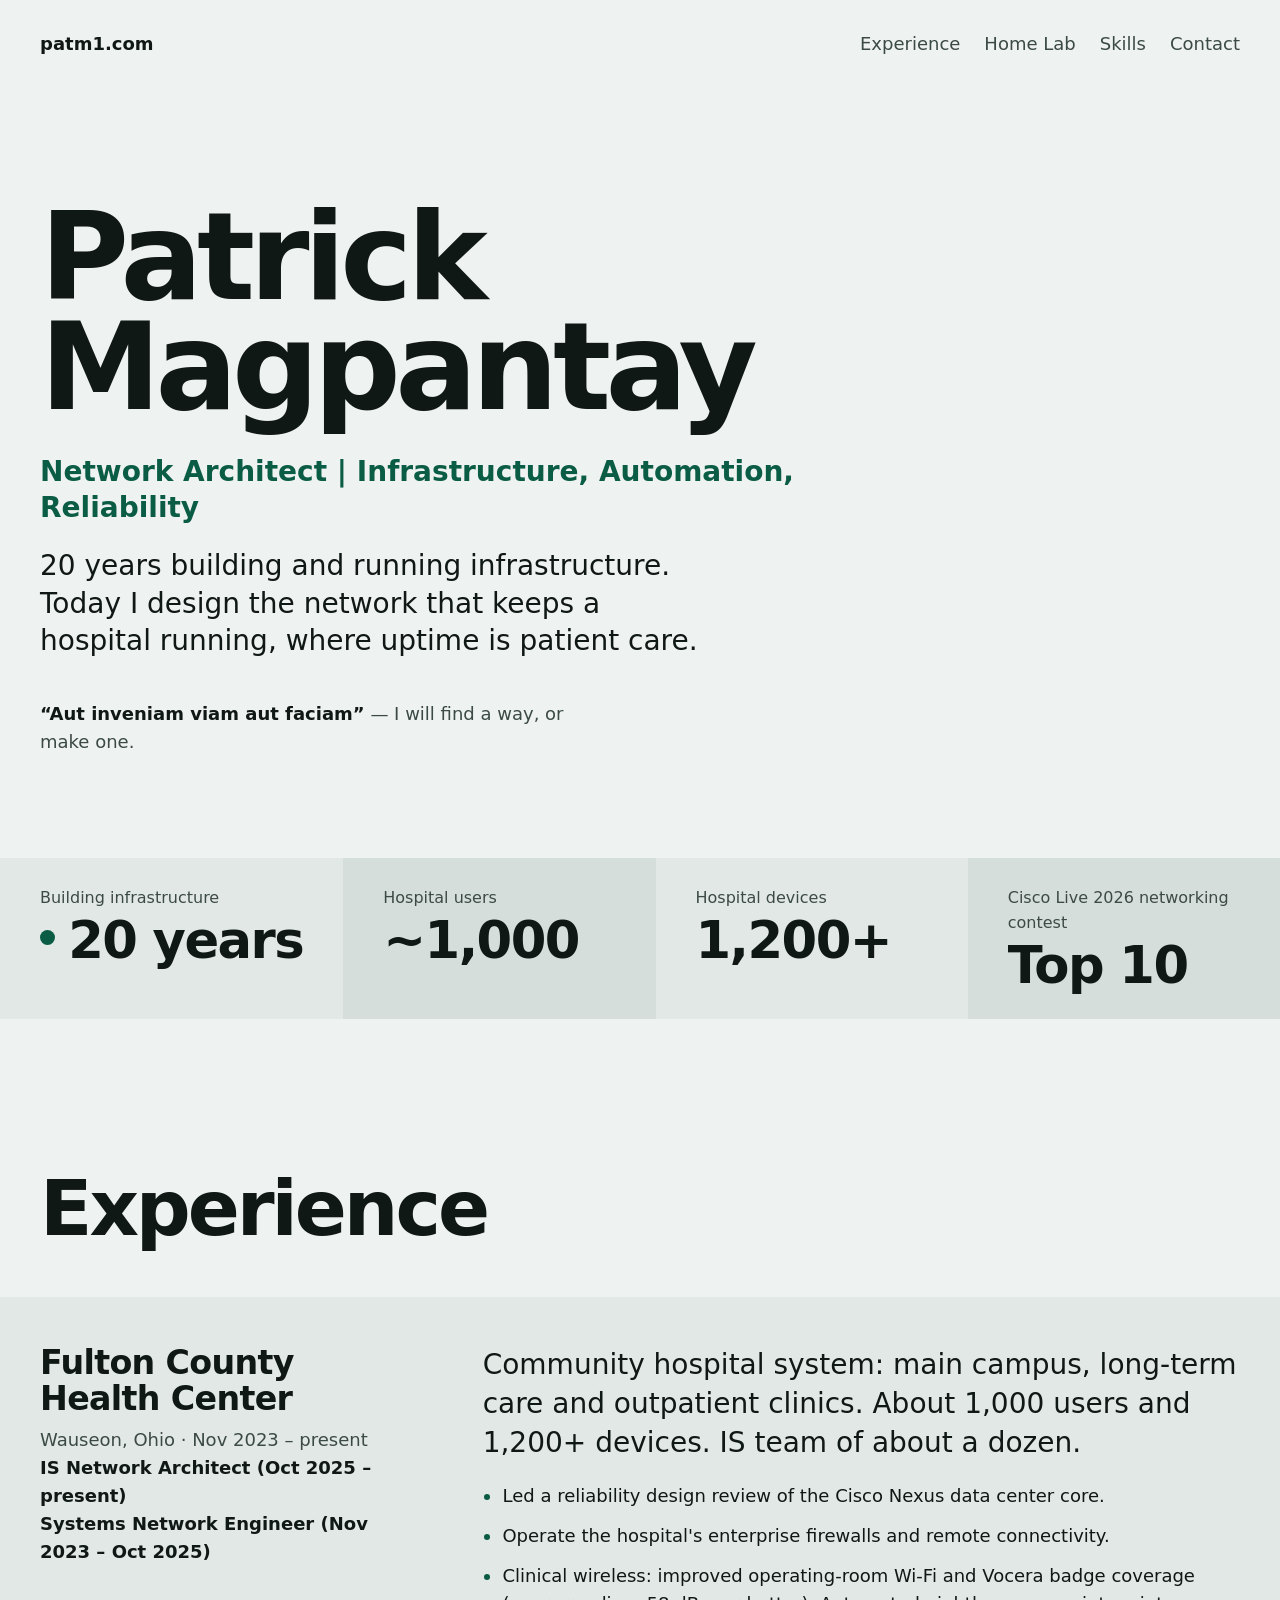
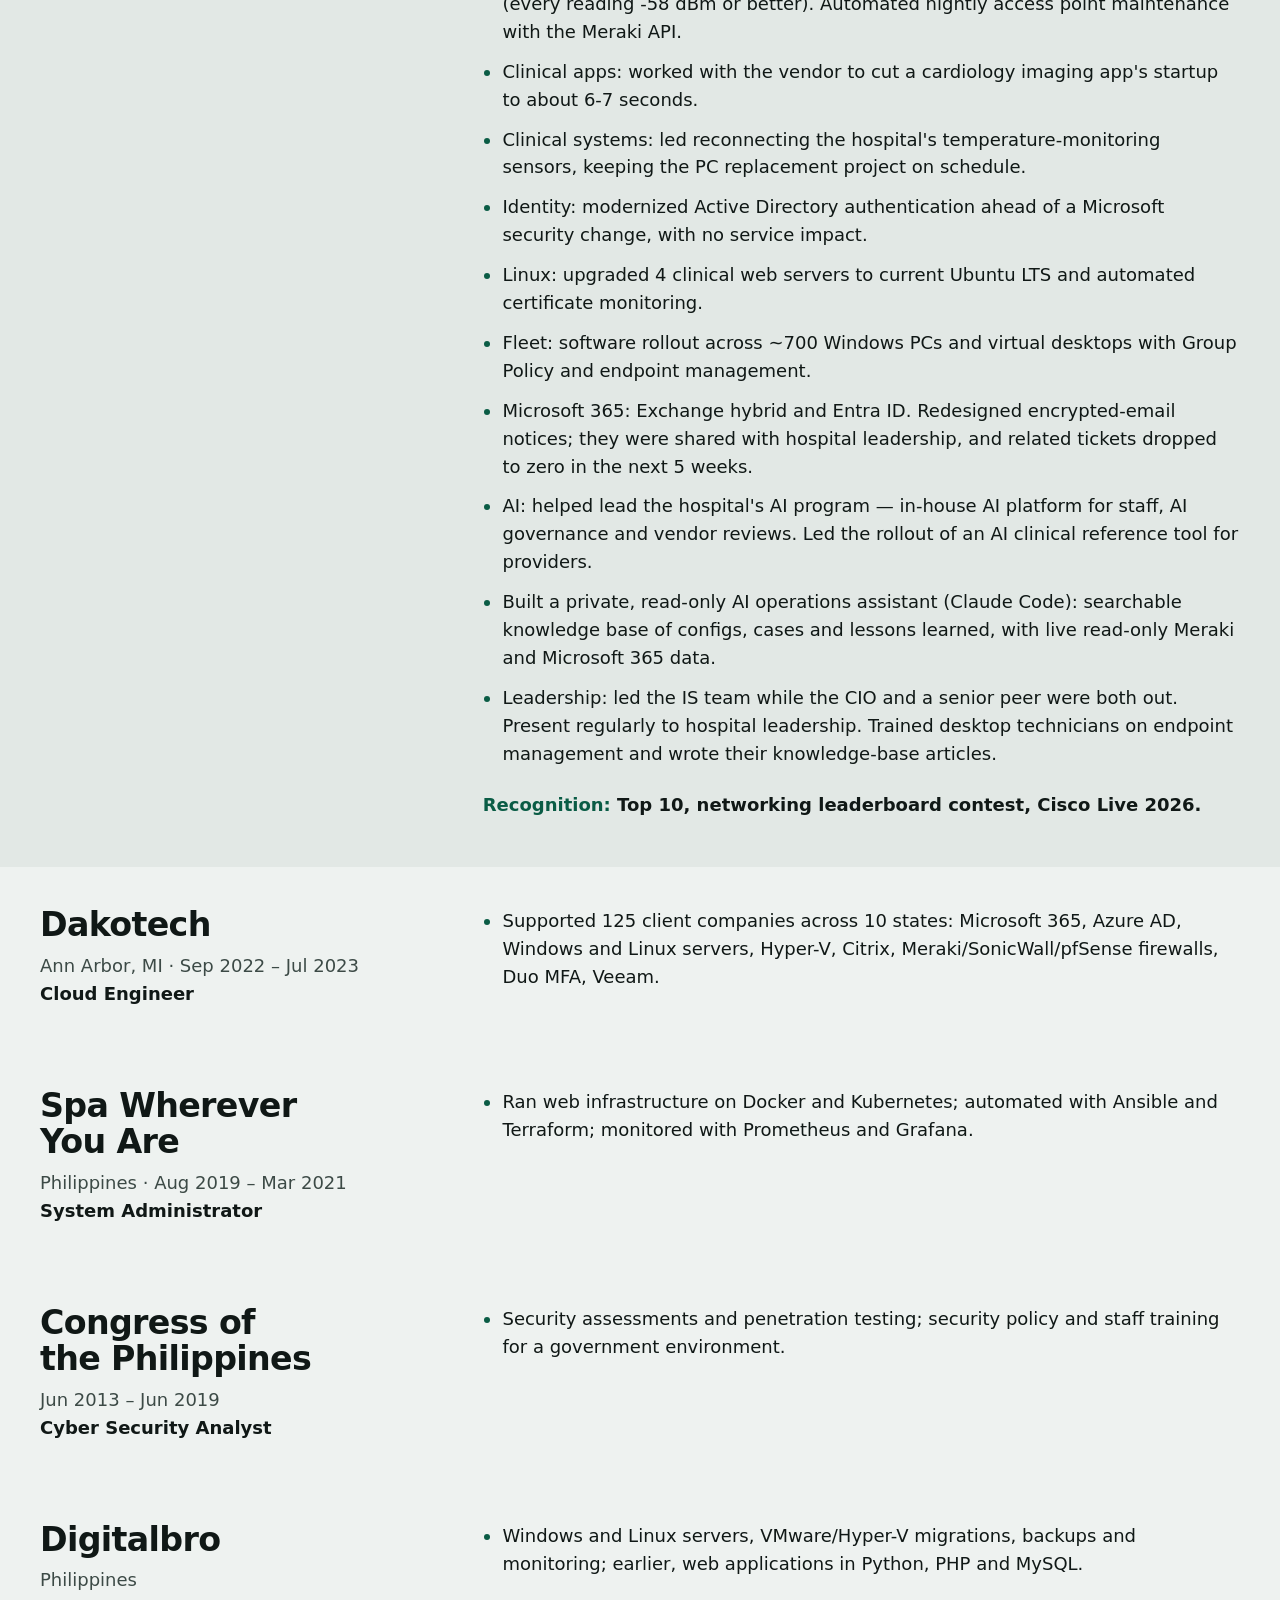
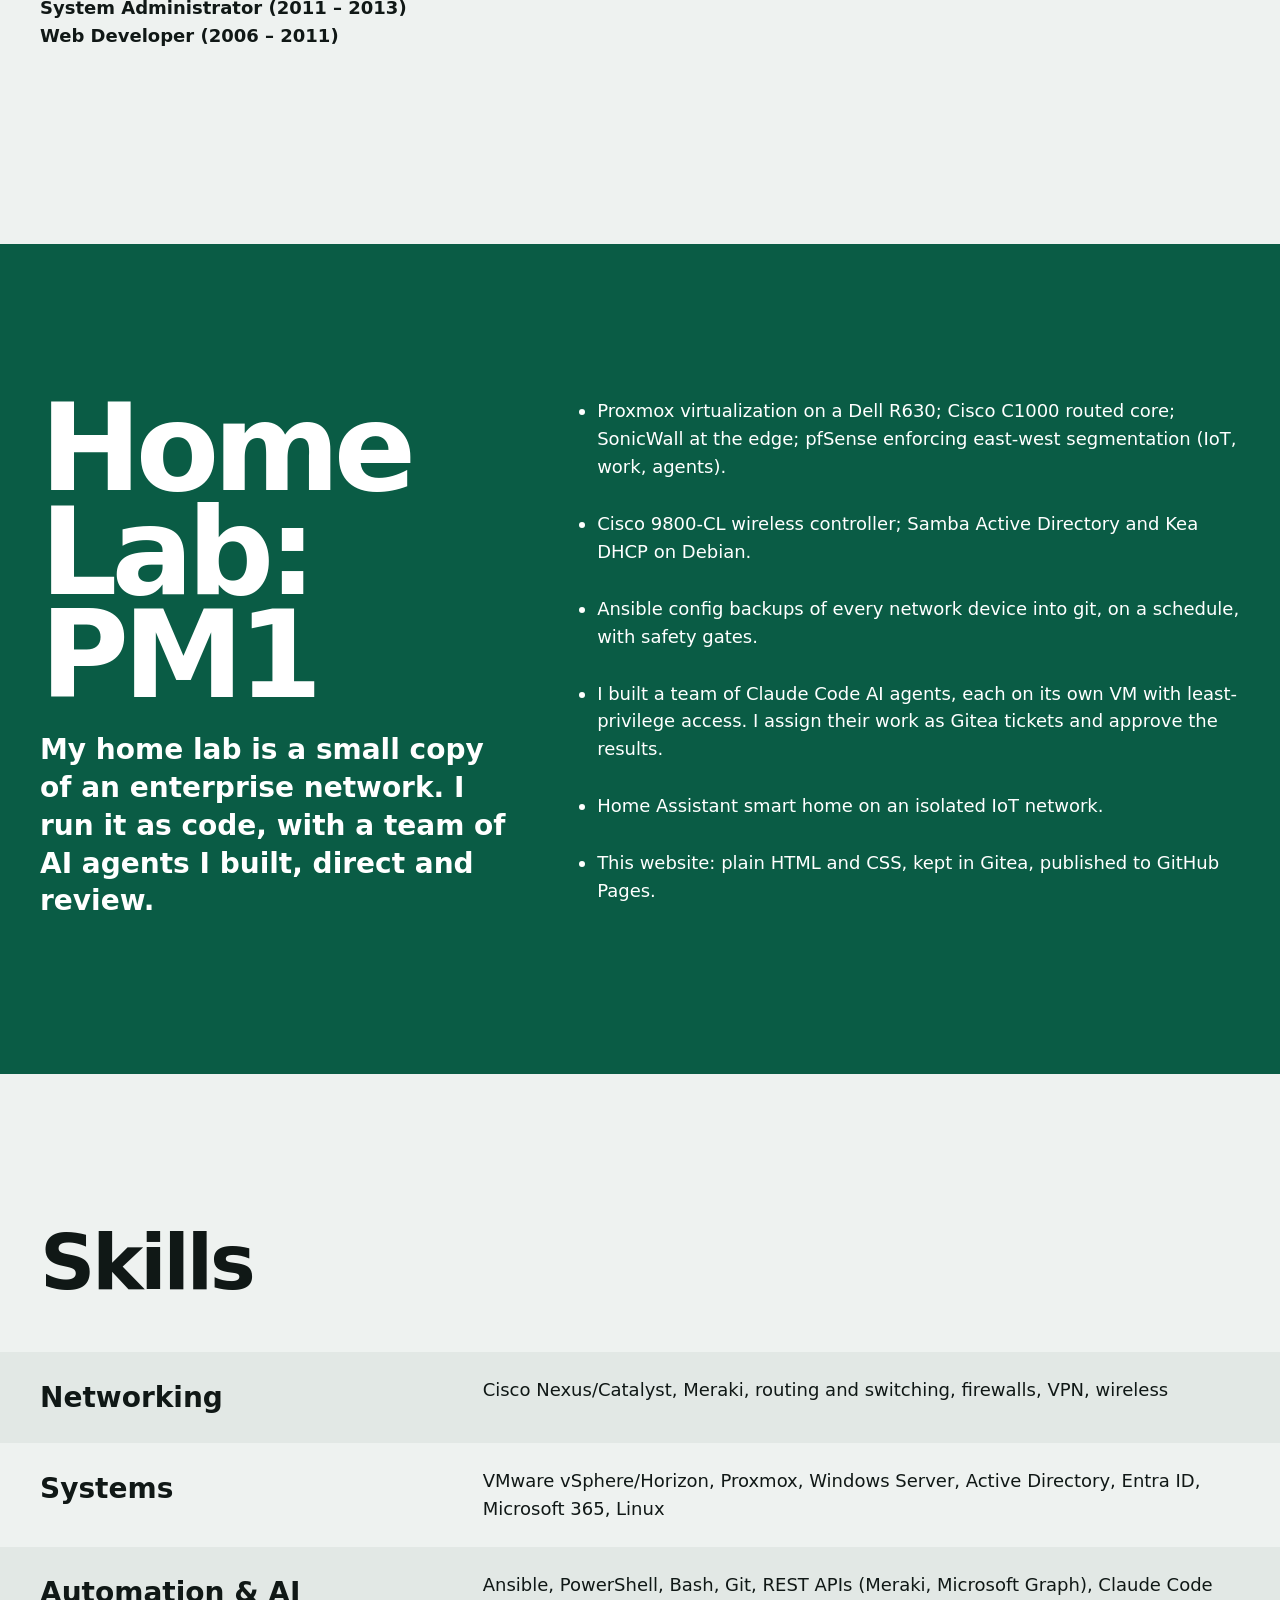
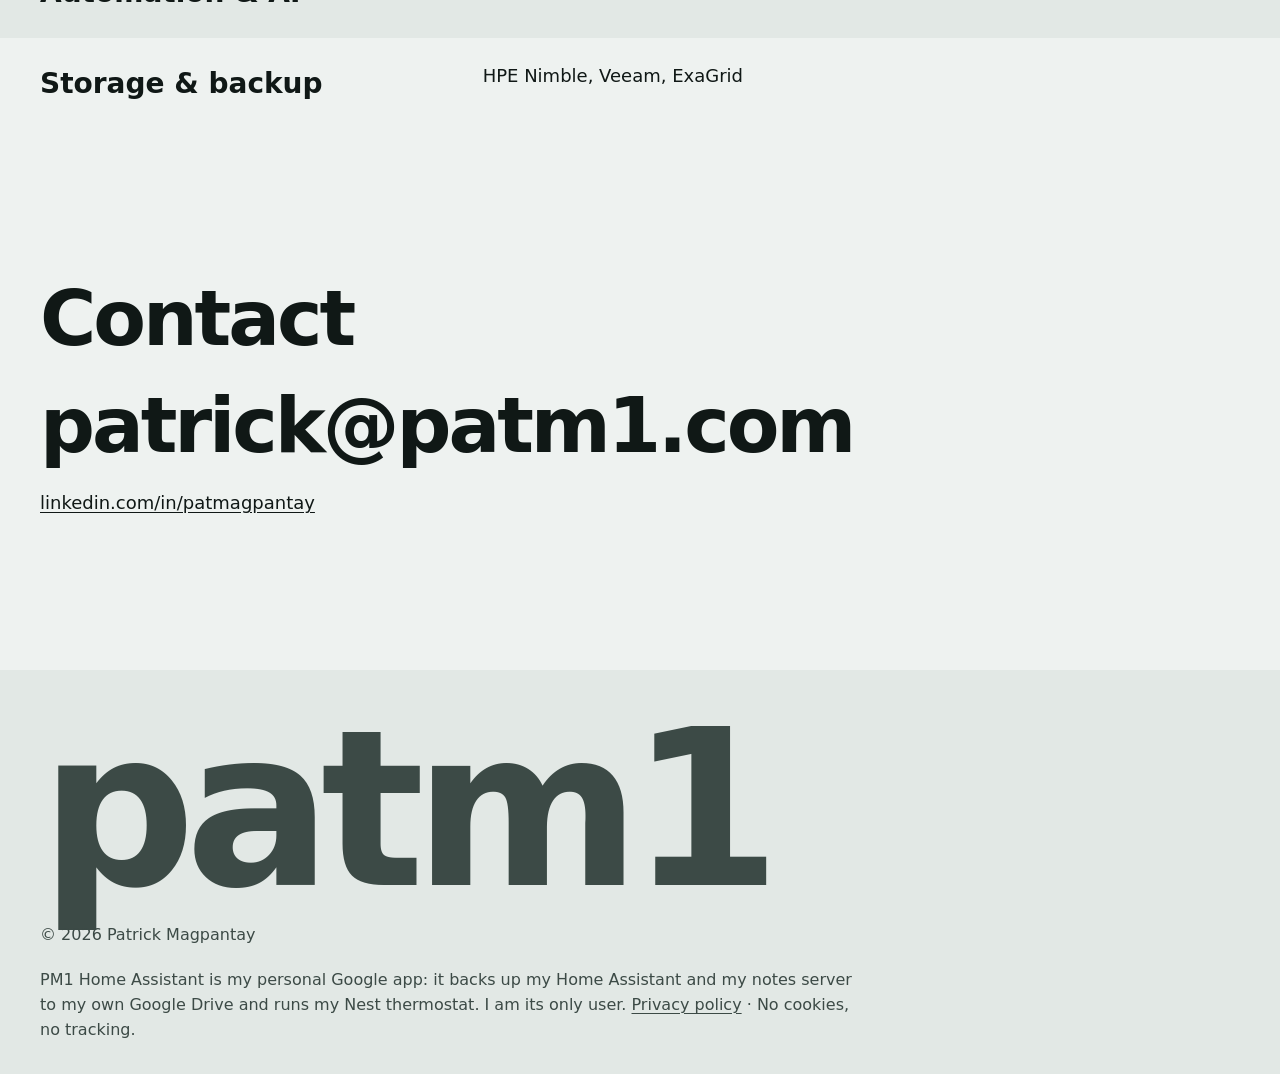
==== commit 8e6fdeab: "Home Lab wording: I built, direct and review the AI agents (approved by Patrick)" ====
--- a/index.html
+++ b/index.html
@@ -123,13 +123,13 @@
     <div class="wrap grid">
       <div>
         <h2 id="lab-title">Home Lab: PM1</h2>
-        <p class="lead">My home lab is a small copy of an enterprise network. I run it as code, and AI agents do the daily work.</p>
+        <p class="lead">My home lab is a small copy of an enterprise network. I run it as code, with a team of AI agents I built, direct and review.</p>
       </div>
       <ul>
         <li>Proxmox virtualization on a Dell R630; Cisco C1000 routed core; SonicWall at the edge; pfSense enforcing east-west segmentation (IoT, work, agents).</li>
         <li>Cisco 9800-CL wireless controller; Samba Active Directory and Kea DHCP on Debian.</li>
         <li>Ansible config backups of every network device into git, on a schedule, with safety gates.</li>
-        <li>A fleet of Claude Code AI agents, each on its own VM, with least-privilege access and work tracked as tickets in Gitea.</li>
+        <li>I built a team of Claude Code AI agents, each on its own VM with least-privilege access. I assign their work as Gitea tickets and approve the results.</li>
         <li>Home Assistant smart home on an isolated IoT network.</li>
         <li>This website: plain HTML and CSS, kept in Gitea, published to GitHub Pages.</li>
       </ul>
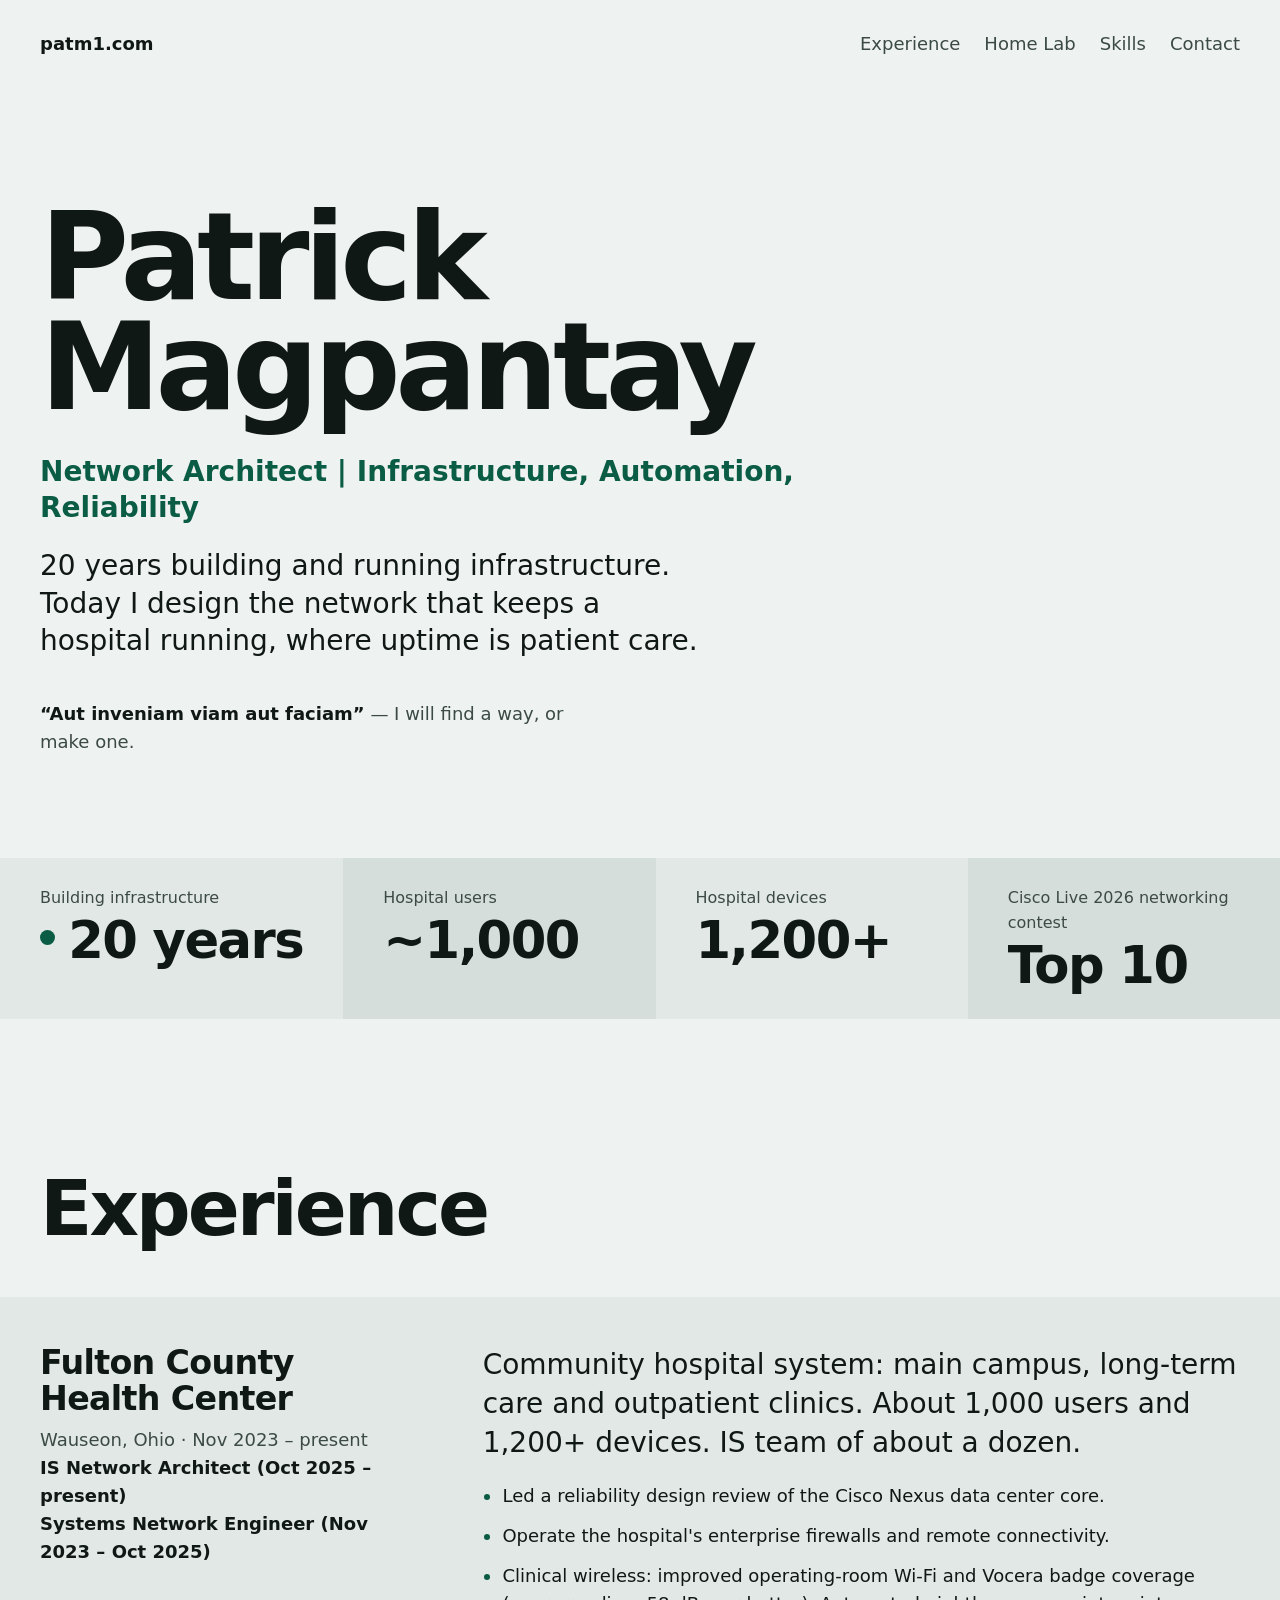
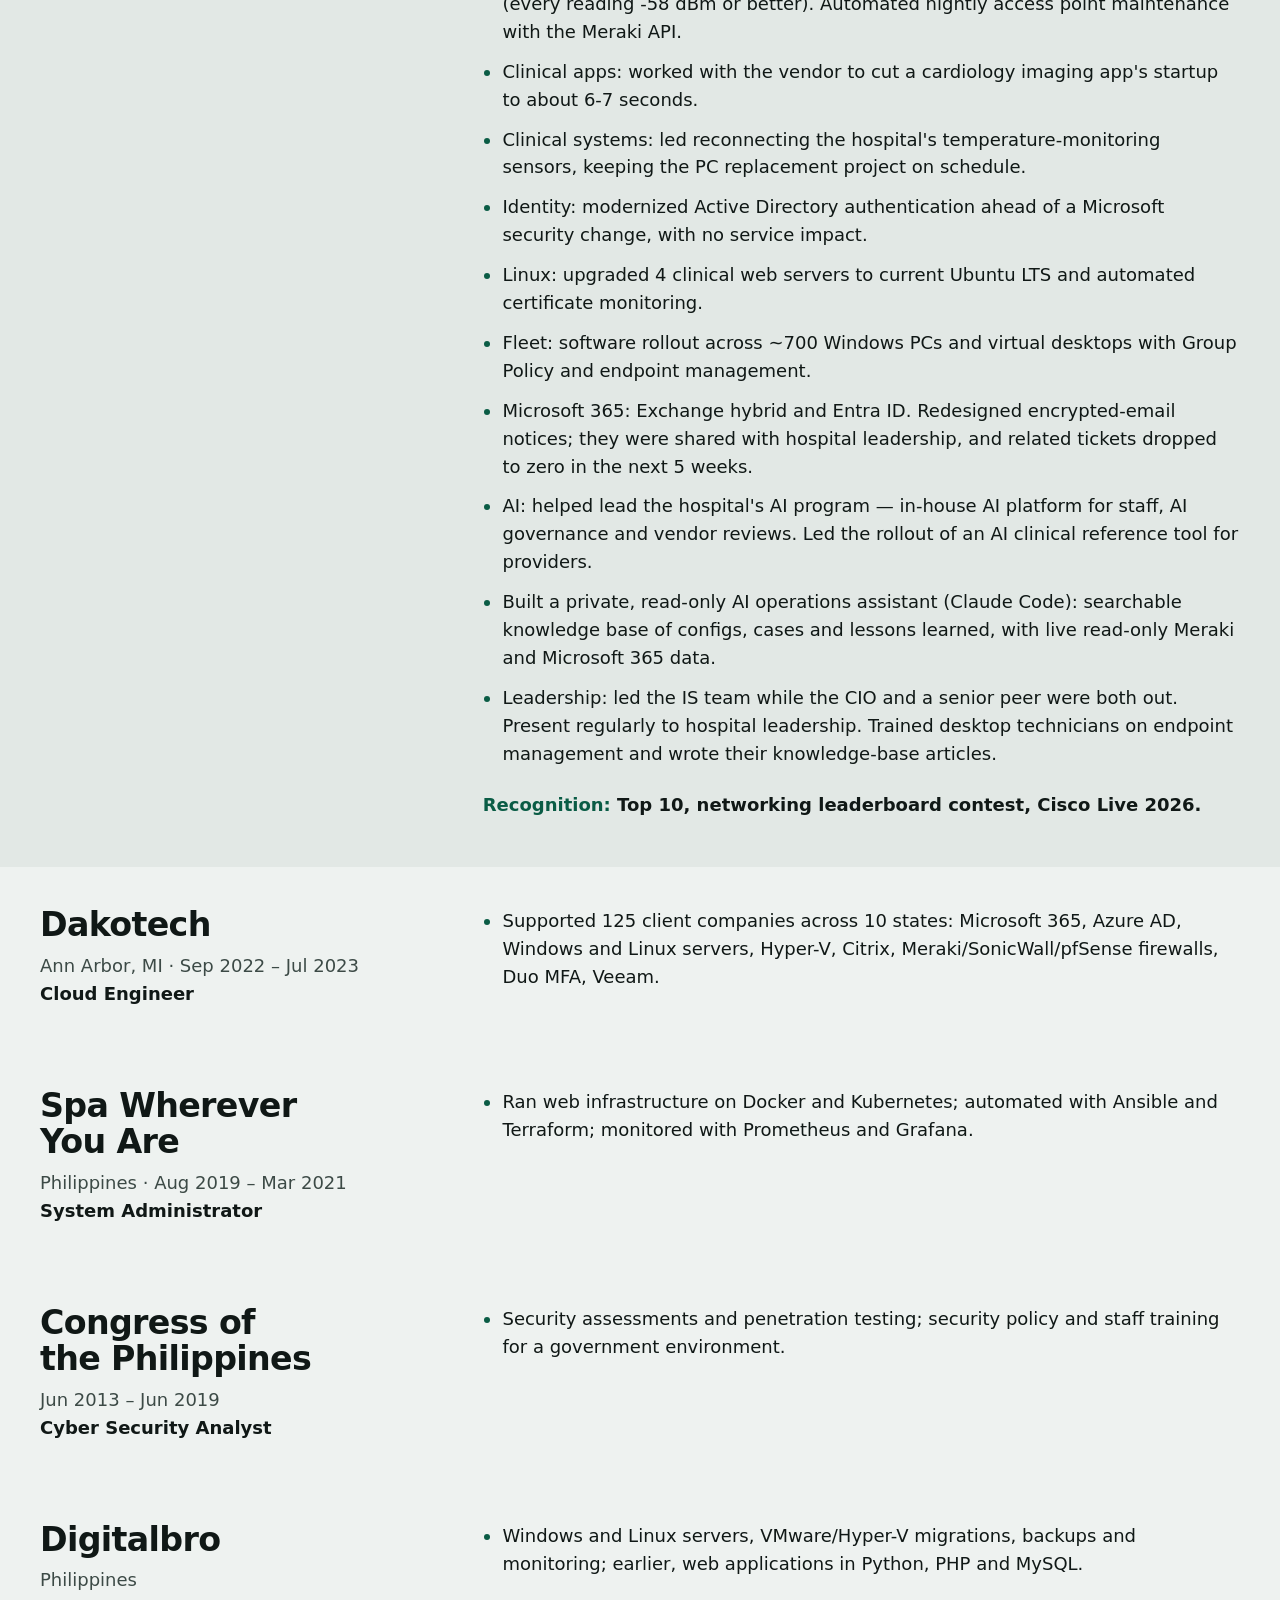
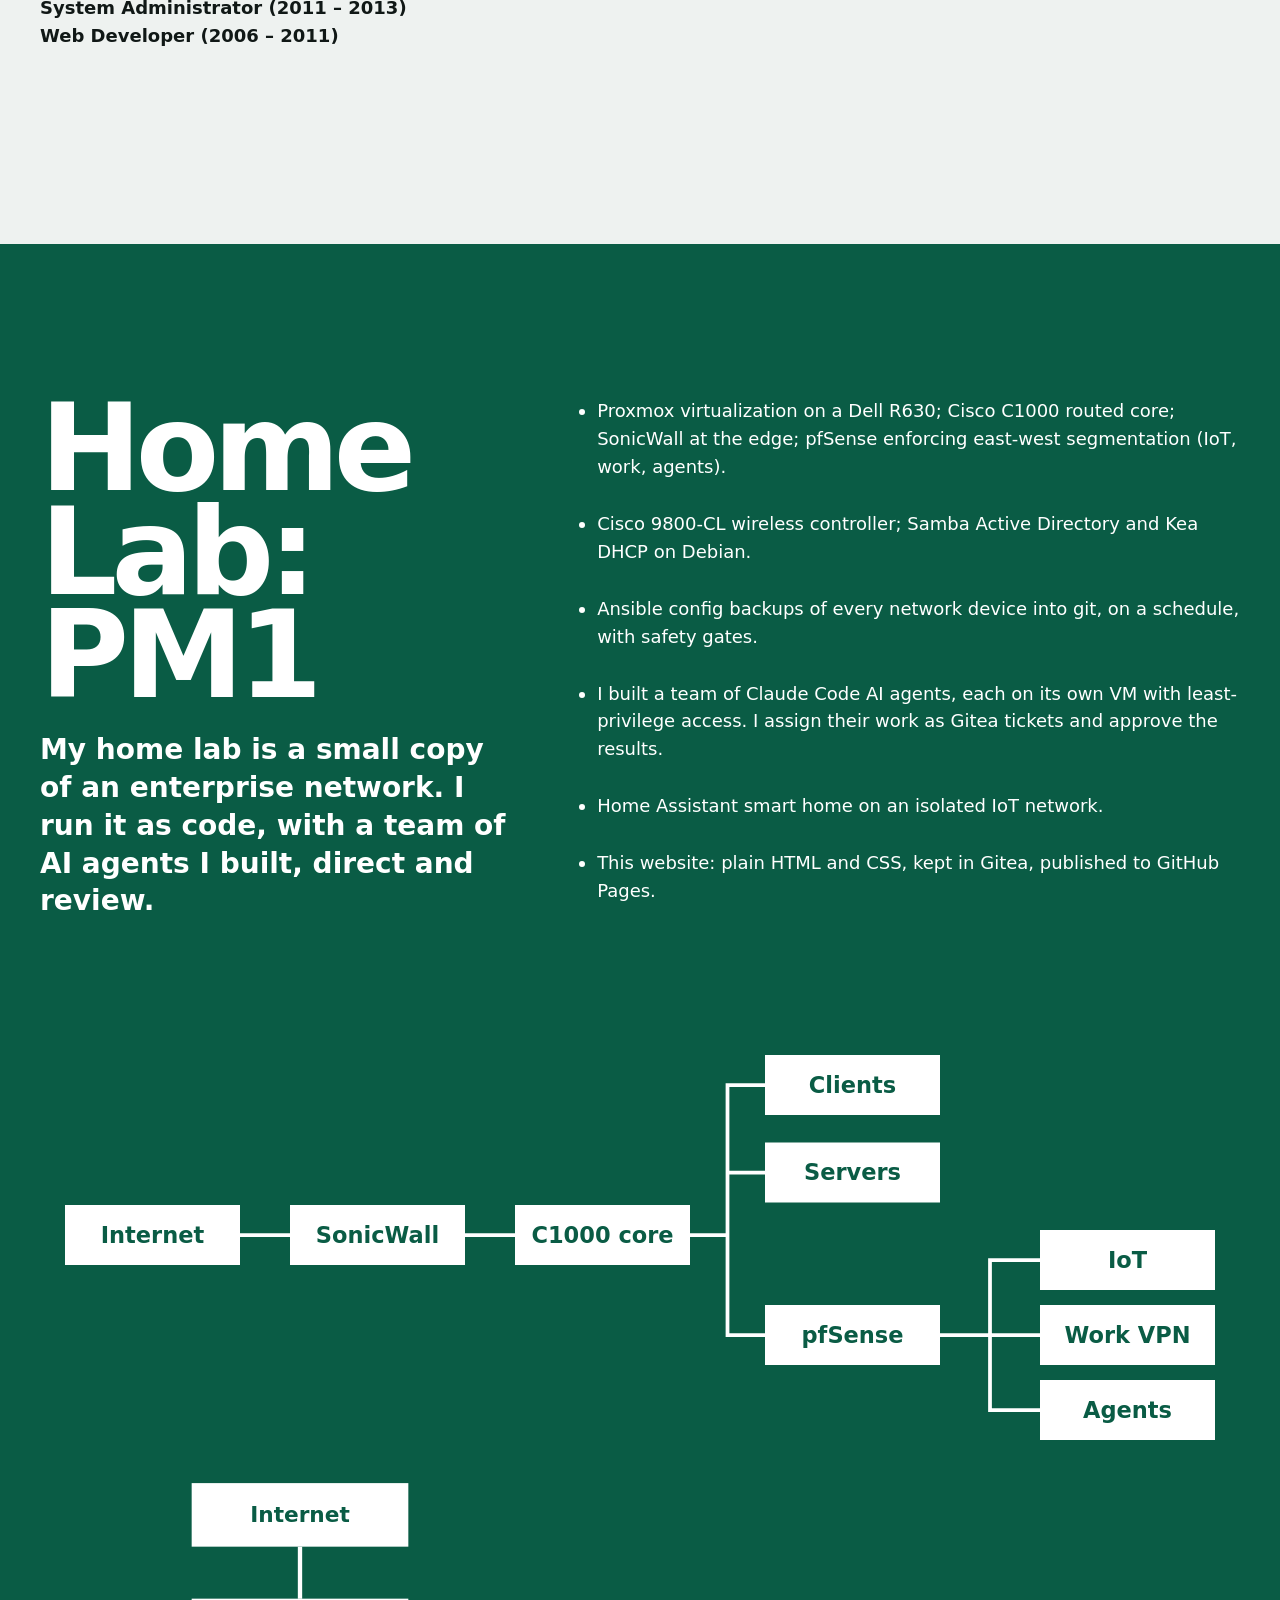
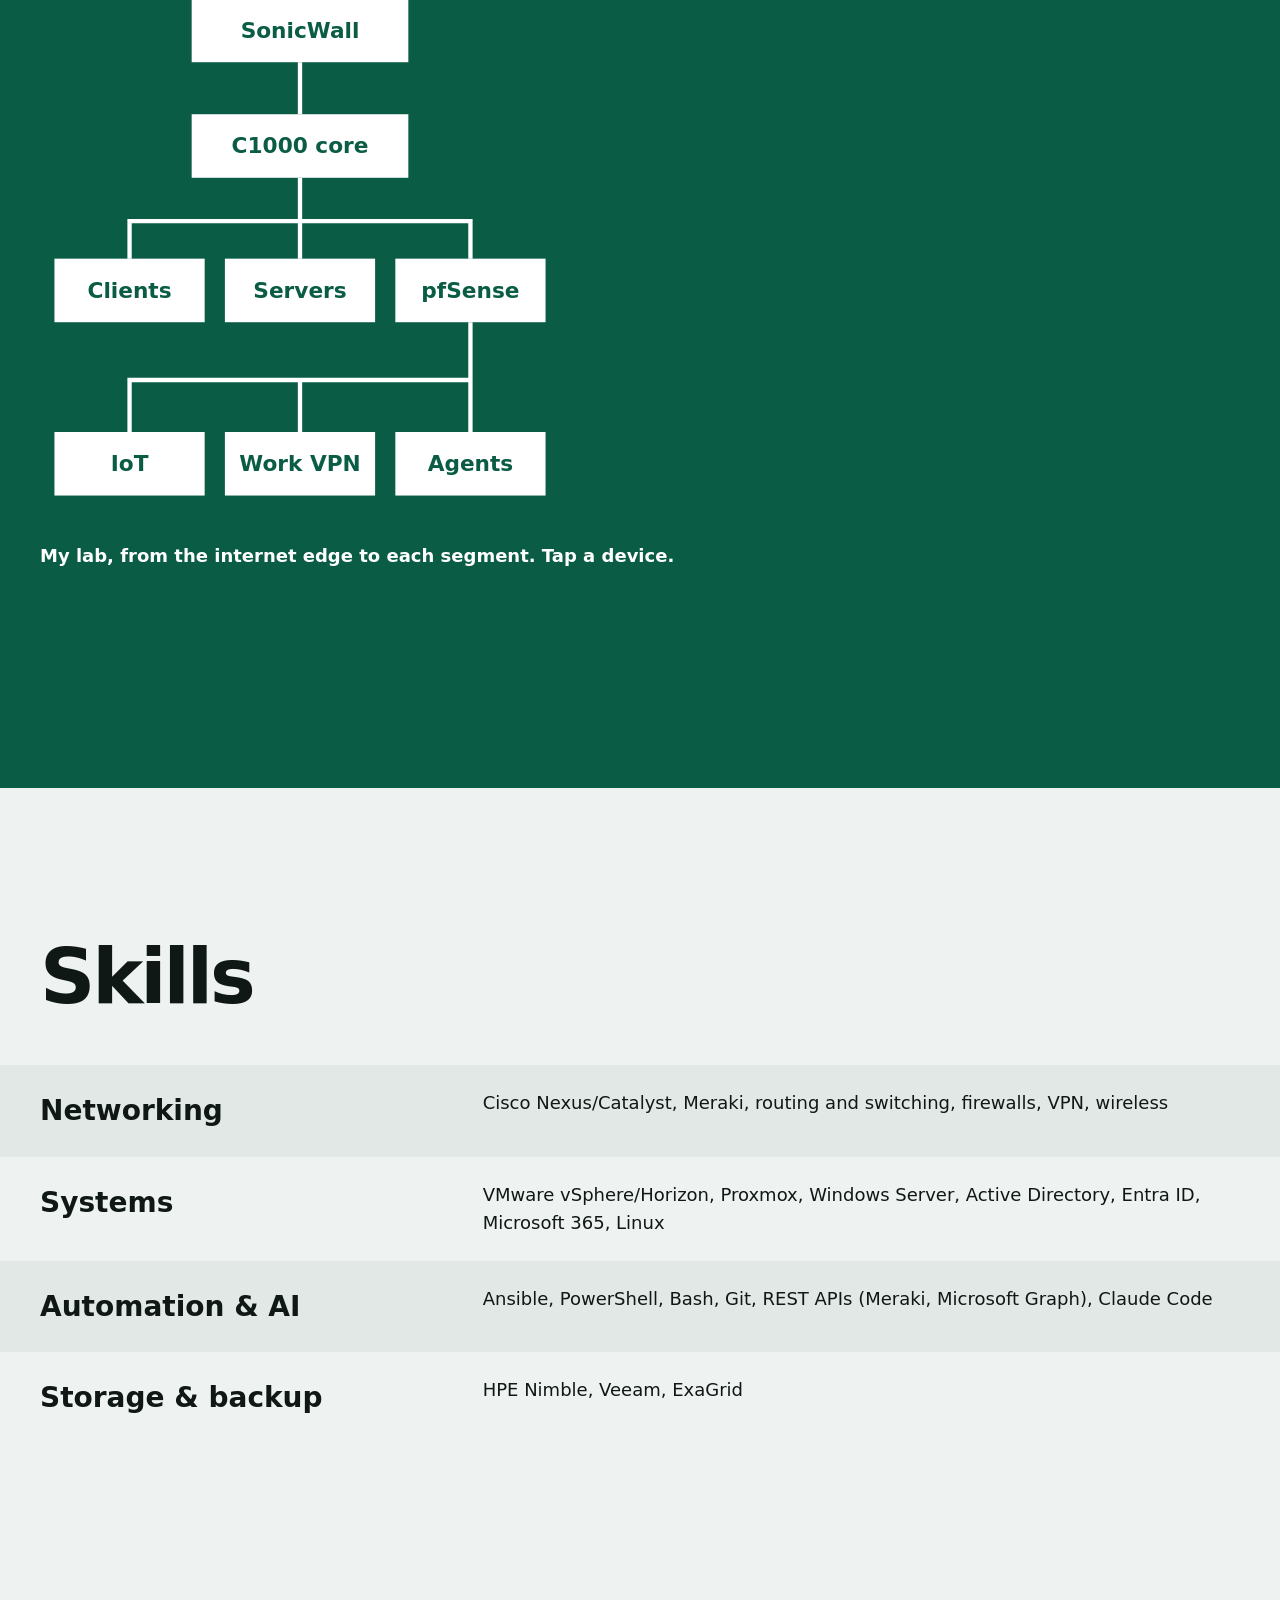
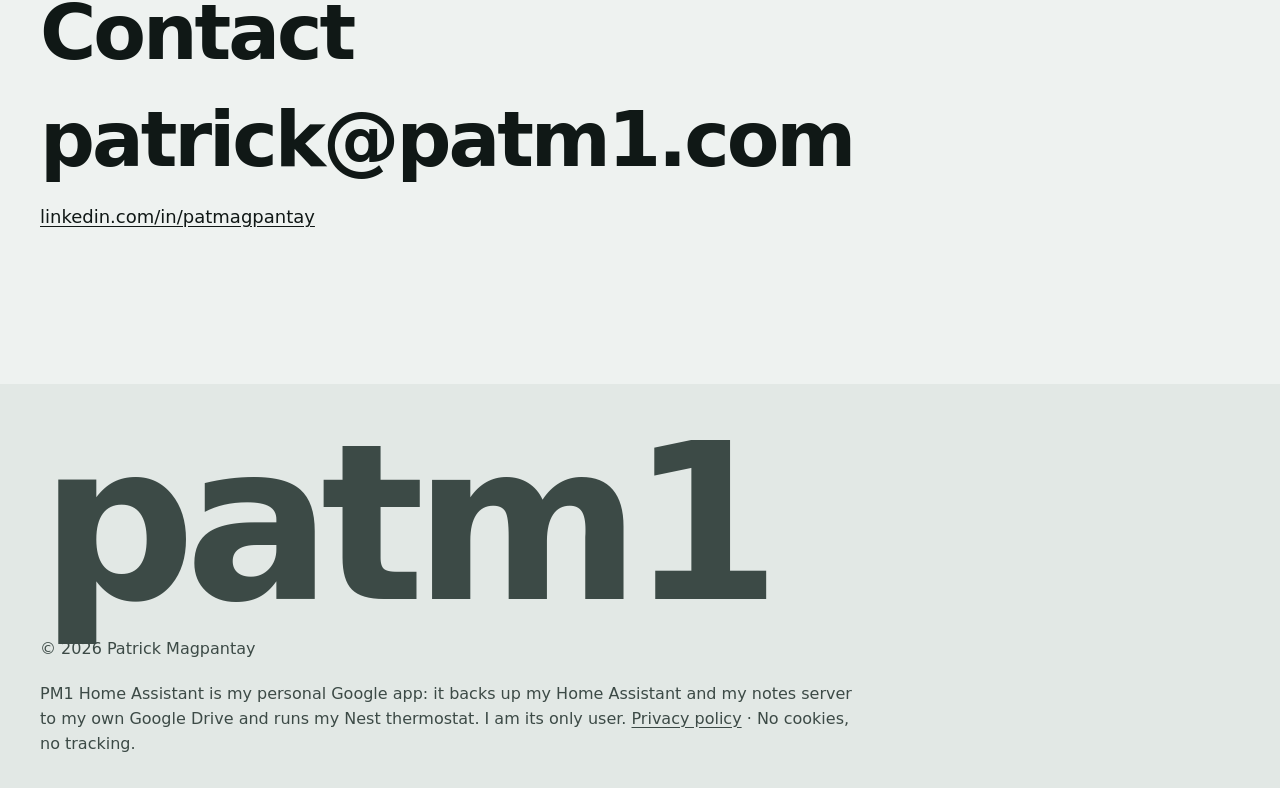
==== commit 4efadf83: "Motion: section parts rise in on scroll, figures count up; none for reduced motion (approved by Patr" ====
--- a/index.html
+++ b/index.html
@@ -15,6 +15,7 @@
 <meta property="og:title" content="Patrick Magpantay · Network Architect">
 <meta property="og:description" content="Patrick Magpantay, Network Architect: infrastructure, automation and reliability.">
 <link rel="stylesheet" href="/site.css">
+<script src="/map.js" defer></script>
 </head>
 <body>
 <a class="skip" href="#main">Skip to content</a>
@@ -134,6 +135,46 @@
         <li>This website: plain HTML and CSS, kept in Gitea, published to GitHub Pages.</li>
       </ul>
     </div>
+    <div class="wrap">
+      <figure class="map" data-map>
+        <svg class="map-wide" viewBox="0 0 960 360" role="img" aria-labelledby="map-title map-desc">
+          <title id="map-title">Home lab network map</title>
+          <desc id="map-desc">Outbound path from the Agents segment through pfSense, the Cisco C1000 routed core and SonicWall at the edge to the internet. The core is also the gateway for Clients and Servers. pfSense enforces the IoT, Work VPN and Agents segments.</desc>
+          <g class="links">
+            <path d="M160 180 H200 M340 180 H380 M520 180 H550 V60 H580 M550 180 V130 H580 M550 180 V260 H580 M720 260 H760 V200 H800 M760 260 H800 M760 260 V320 H800"/>
+          </g>
+          <path class="route" d="M870 320 H760 V260 H550 V180 H90"/>
+          <g class="node" data-node="internet"><rect x="20" y="156" width="140" height="48"/><text x="90" y="186">Internet</text></g>
+          <g class="node" data-node="sonicwall"><rect x="200" y="156" width="140" height="48"/><text x="270" y="186">SonicWall</text></g>
+          <g class="node" data-node="core"><rect x="380" y="156" width="140" height="48"/><text x="450" y="186">C1000 core</text></g>
+          <g class="node" data-node="clients"><rect x="580" y="36" width="140" height="48"/><text x="650" y="66">Clients</text></g>
+          <g class="node" data-node="servers"><rect x="580" y="106" width="140" height="48"/><text x="650" y="136">Servers</text></g>
+          <g class="node" data-node="pfsense"><rect x="580" y="236" width="140" height="48"/><text x="650" y="266">pfSense</text></g>
+          <g class="node" data-node="iot"><rect x="800" y="176" width="140" height="48"/><text x="870" y="206">IoT</text></g>
+          <g class="node" data-node="work"><rect x="800" y="236" width="140" height="48"/><text x="870" y="266">Work VPN</text></g>
+          <g class="node" data-node="agents"><rect x="800" y="296" width="140" height="48"/><text x="870" y="326">Agents</text></g>
+        </svg>
+        <svg class="map-tall" viewBox="0 0 360 456" role="img" aria-labelledby="map-title-tall map-desc-tall">
+          <title id="map-title-tall">Home lab network map</title>
+          <desc id="map-desc-tall">Outbound path from the Agents segment through pfSense, the Cisco C1000 routed core and SonicWall at the edge to the internet. The core is also the gateway for Clients and Servers. pfSense enforces the IoT, Work VPN and Agents segments.</desc>
+          <g class="links">
+            <path d="M180 60 V96 M180 140 V176 M180 220 V250 H62 V276 M180 250 V276 M180 250 H298 V276 M298 320 V360 H62 V396 M180 360 V396 M298 360 V396"/>
+          </g>
+          <path class="route" d="M298 418 V250 H180 V38"/>
+          <g class="node" data-node="internet"><rect x="105" y="16" width="150" height="44"/><text x="180" y="43">Internet</text></g>
+          <g class="node" data-node="sonicwall"><rect x="105" y="96" width="150" height="44"/><text x="180" y="123">SonicWall</text></g>
+          <g class="node" data-node="core"><rect x="105" y="176" width="150" height="44"/><text x="180" y="203">C1000 core</text></g>
+          <g class="node" data-node="clients"><rect x="10" y="276" width="104" height="44"/><text x="62" y="303">Clients</text></g>
+          <g class="node" data-node="servers"><rect x="128" y="276" width="104" height="44"/><text x="180" y="303">Servers</text></g>
+          <g class="node" data-node="pfsense"><rect x="246" y="276" width="104" height="44"/><text x="298" y="303">pfSense</text></g>
+          <g class="node" data-node="iot"><rect x="10" y="396" width="104" height="44"/><text x="62" y="423">IoT</text></g>
+          <g class="node" data-node="work"><rect x="128" y="396" width="104" height="44"/><text x="180" y="423">Work VPN</text></g>
+          <g class="node" data-node="agents"><rect x="246" y="396" width="104" height="44"/><text x="298" y="423">Agents</text></g>
+        </svg>
+        <figcaption>My lab, from the internet edge to each segment. Tap a device.</figcaption>
+        <p class="map-info" aria-live="polite" data-map-info></p>
+      </figure>
+    </div>
   </section>
 
   <section class="section skills" id="skills" aria-labelledby="skills-title">
@@ -164,5 +205,6 @@
     <p>PM1 Home Assistant is my personal Google app: it backs up my Home Assistant and my notes server to my own Google Drive and runs my Nest thermostat. I am its only user. <a href="/privacy.html">Privacy policy</a> · No cookies, no tracking.</p>
   </div>
 </footer>
+<script src="/motion.js"></script>
 </body>
 </html>
--- a/site.css
+++ b/site.css
@@ -107,6 +107,26 @@
 .lab a { color: inherit; }
 .lab :focus-visible { outline-color: var(--on-accent); }
 
+/* Network map: drawn in the field's own two colours. Wide on desktop, tall on a phone. */
+.map { margin: clamp(56px, 7vw, 96px) 0 0; }
+.map svg { display: block; width: 100%; height: auto; }
+.map-wide { display: none; }
+.map-tall { max-width: 520px; }
+@media (min-width: 960px) { .map-wide { display: block; } .map-tall { display: none; } }
+.map .links path { fill: none; stroke: var(--on-accent); stroke-width: 3; }
+.map .route { fill: none; stroke: none; }
+.map .node rect { fill: var(--on-accent); }
+.map .node text { fill: var(--accent); font: 700 18px var(--face); text-anchor: middle; }
+.map-tall .node text { font-size: 15px; }
+.map .packet { fill: var(--ink); }
+.map[data-live] .node { cursor: pointer; }
+.map .node:focus { outline: none; }
+.map .node:focus-visible rect { stroke: var(--ink); stroke-width: 4; }
+.map .node.is-on rect, .map[data-live] .node:hover rect { fill: var(--ink); }
+.map .node.is-on text, .map[data-live] .node:hover text { fill: var(--ground); }
+.map figcaption { margin-top: 24px; font-weight: 700; }
+.map-info { margin: 8px 0 0; min-height: 3.1em; max-width: 60ch; }
+
 /* Skills: four rows, the area on the left. */
 .skills dl { margin: 0; display: grid; gap: 0; }
 .skills .row { display: grid; grid-template-columns: 1fr; gap: 4px 64px; padding: 24px var(--margin); margin-inline: calc(var(--margin) * -1); }
@@ -136,3 +156,8 @@
 .doc h2 { margin: 0 0 16px; font-size: var(--title); line-height: 1.15; letter-spacing: -0.015em; }
 .doc p, .doc li { margin: 0 0 12px; }
 .doc ul { padding-left: 1.2em; margin: 0; }
+
+/* Motion: motion.js adds .reveal only to parts still below the screen, then .is-in as each arrives. */
+.reveal { opacity: 0; transform: translateY(24px); transition: opacity 600ms ease, transform 600ms cubic-bezier(0.2, 0.7, 0.2, 1); transition-delay: var(--delay, 0ms); }
+.reveal.is-in { opacity: 1; transform: none; }
+@media (prefers-reduced-motion: reduce) { .reveal { opacity: 1; transform: none; transition: none; } }
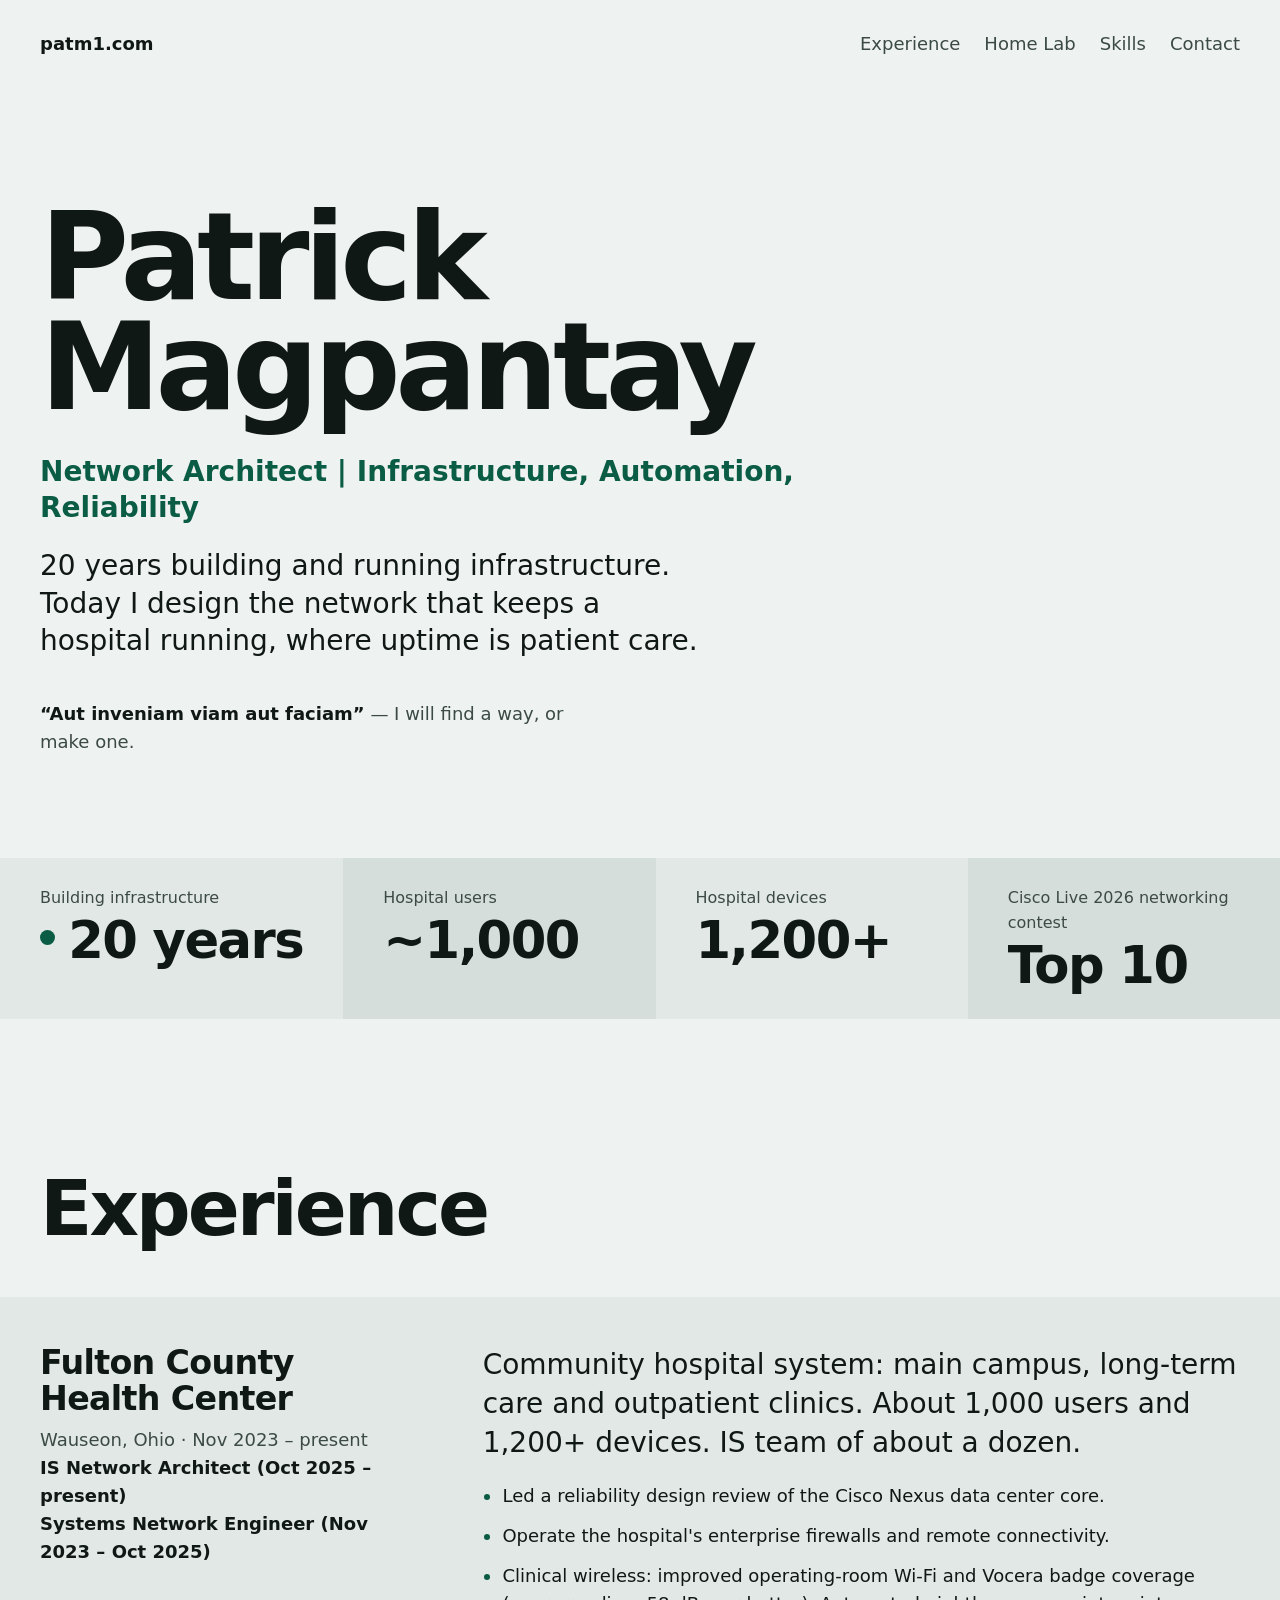
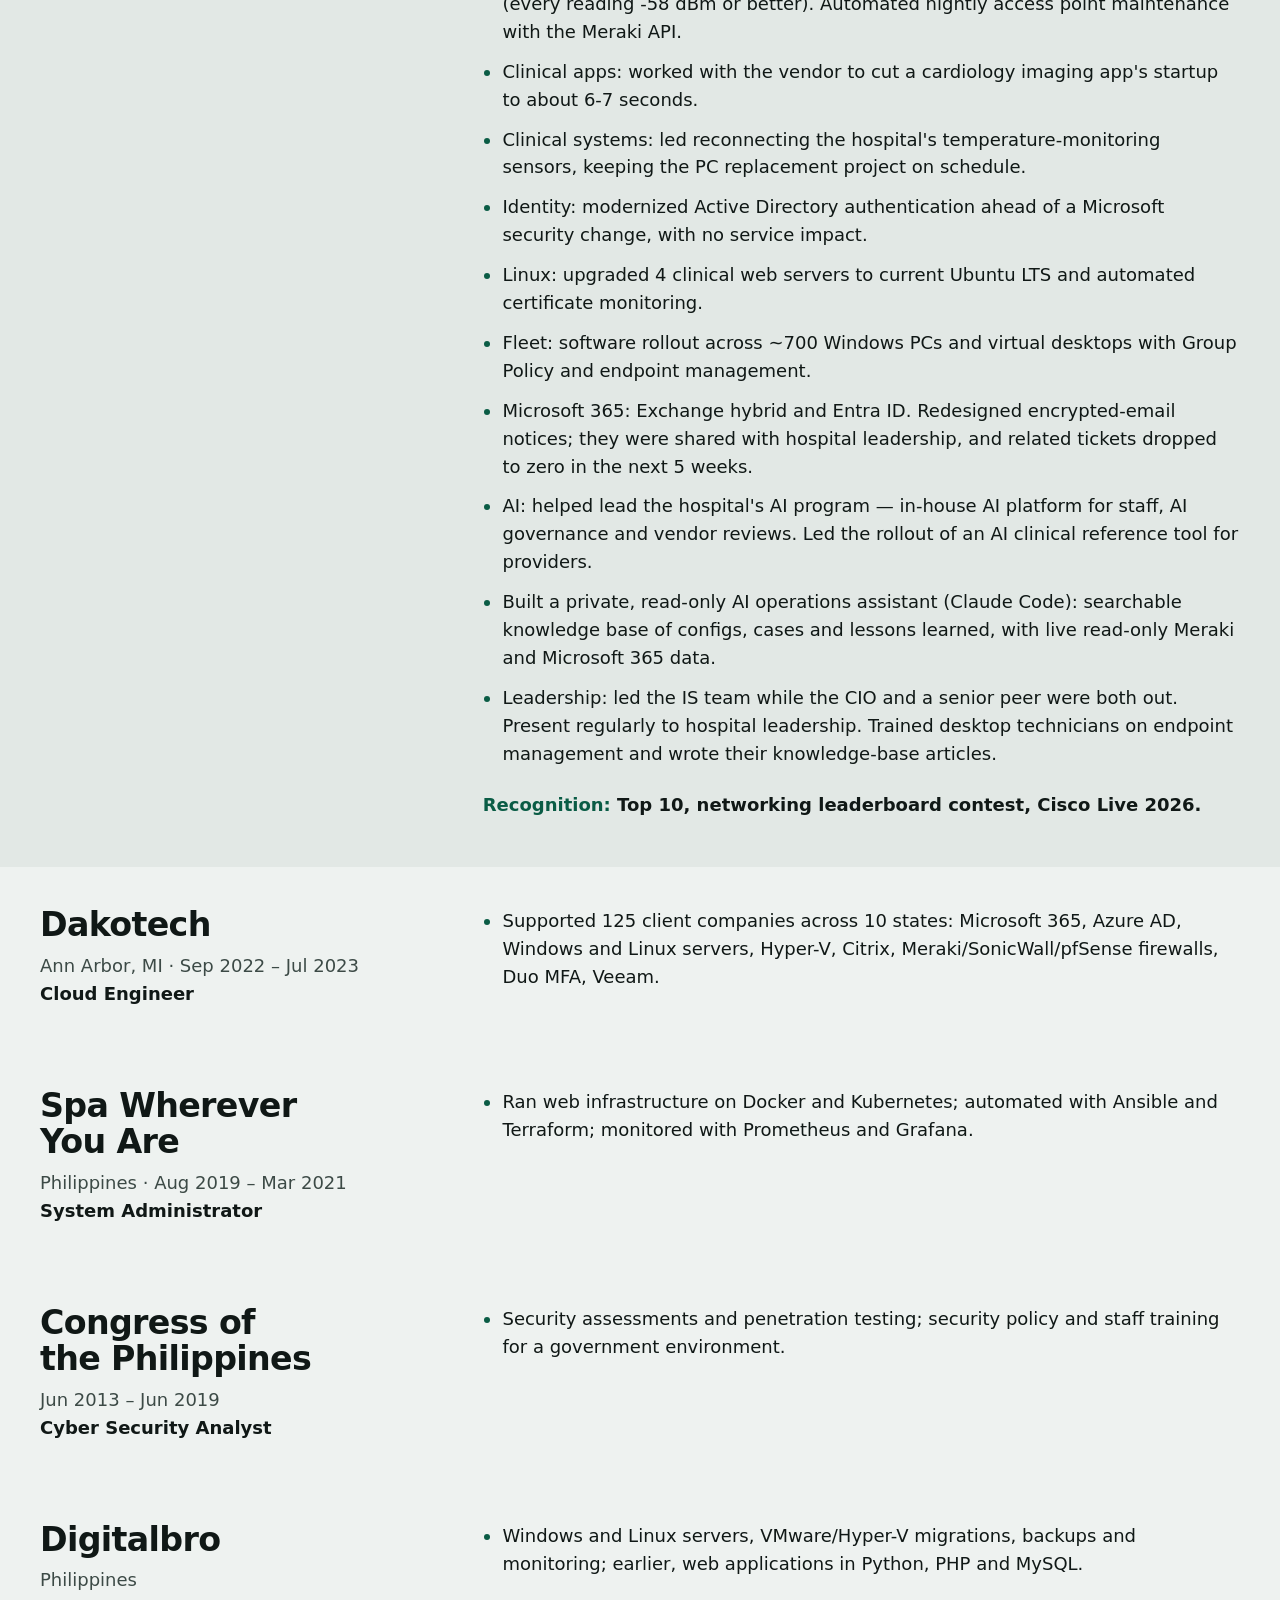
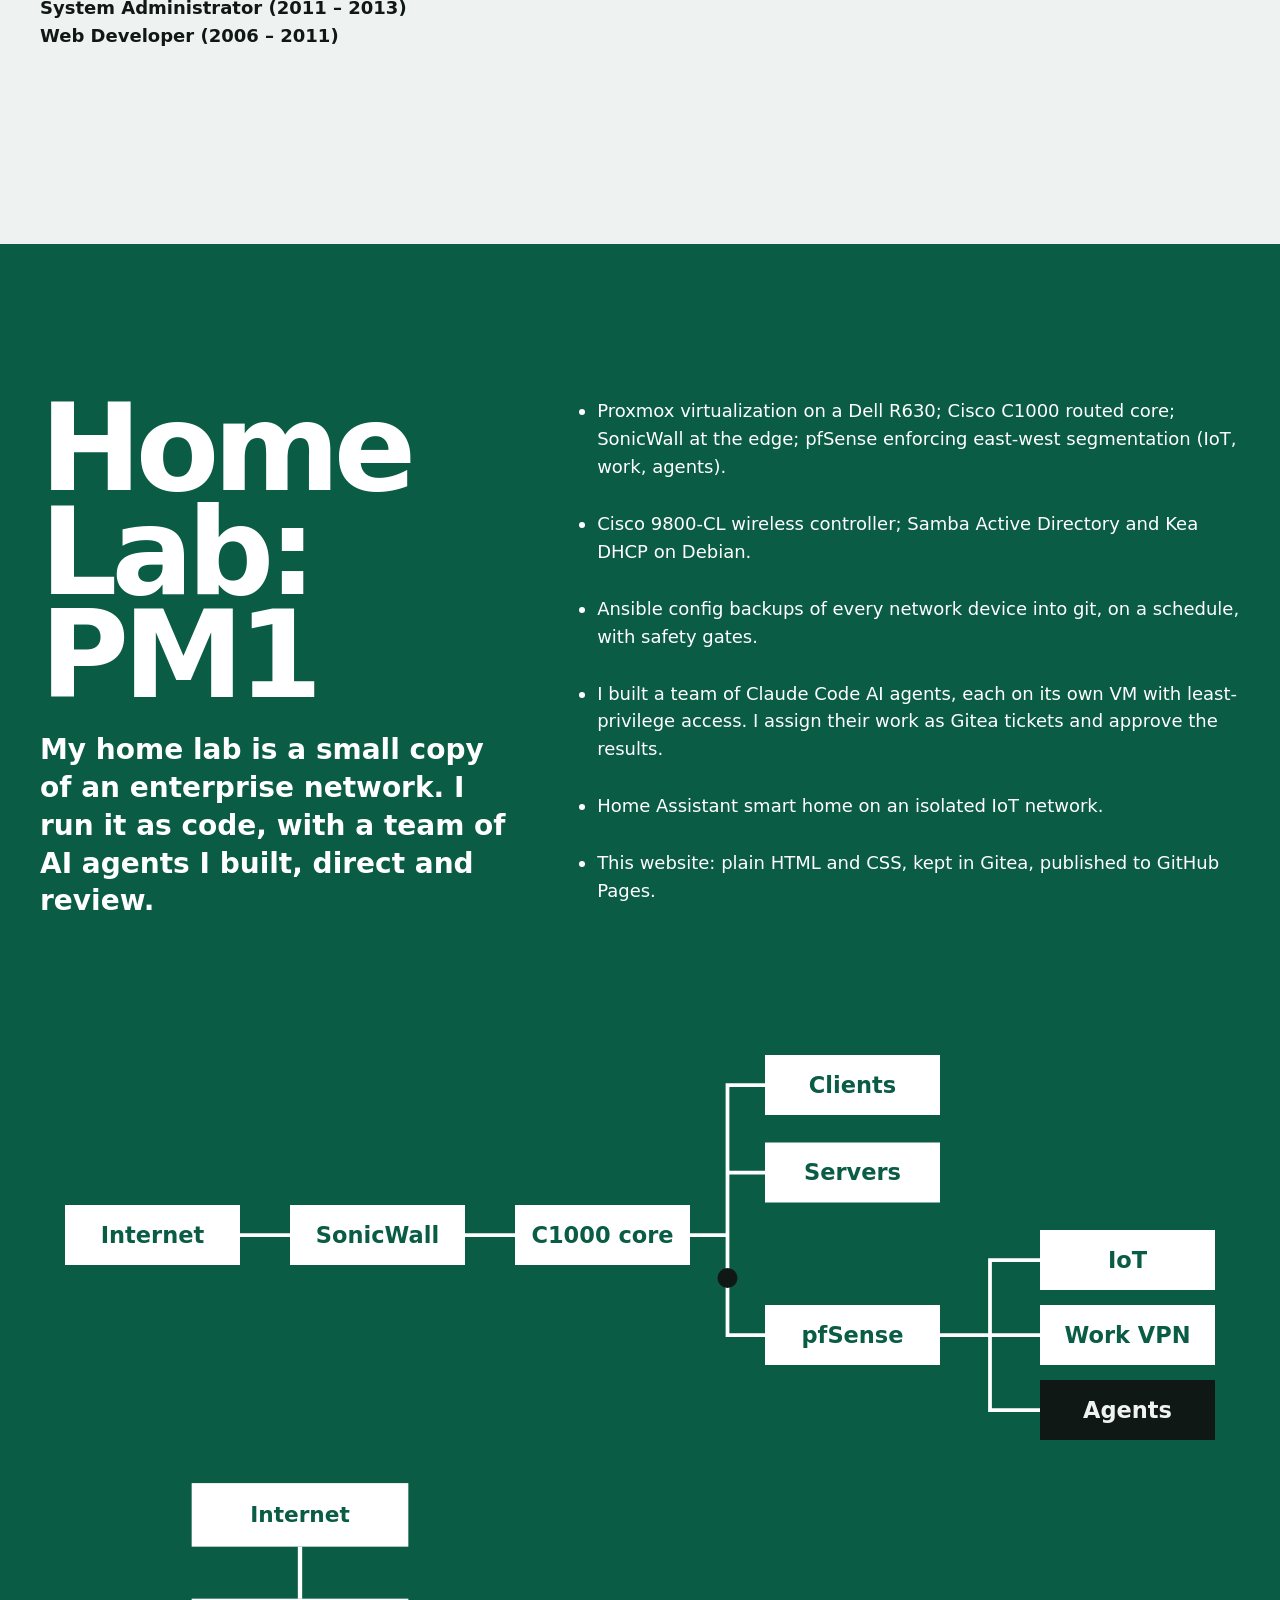
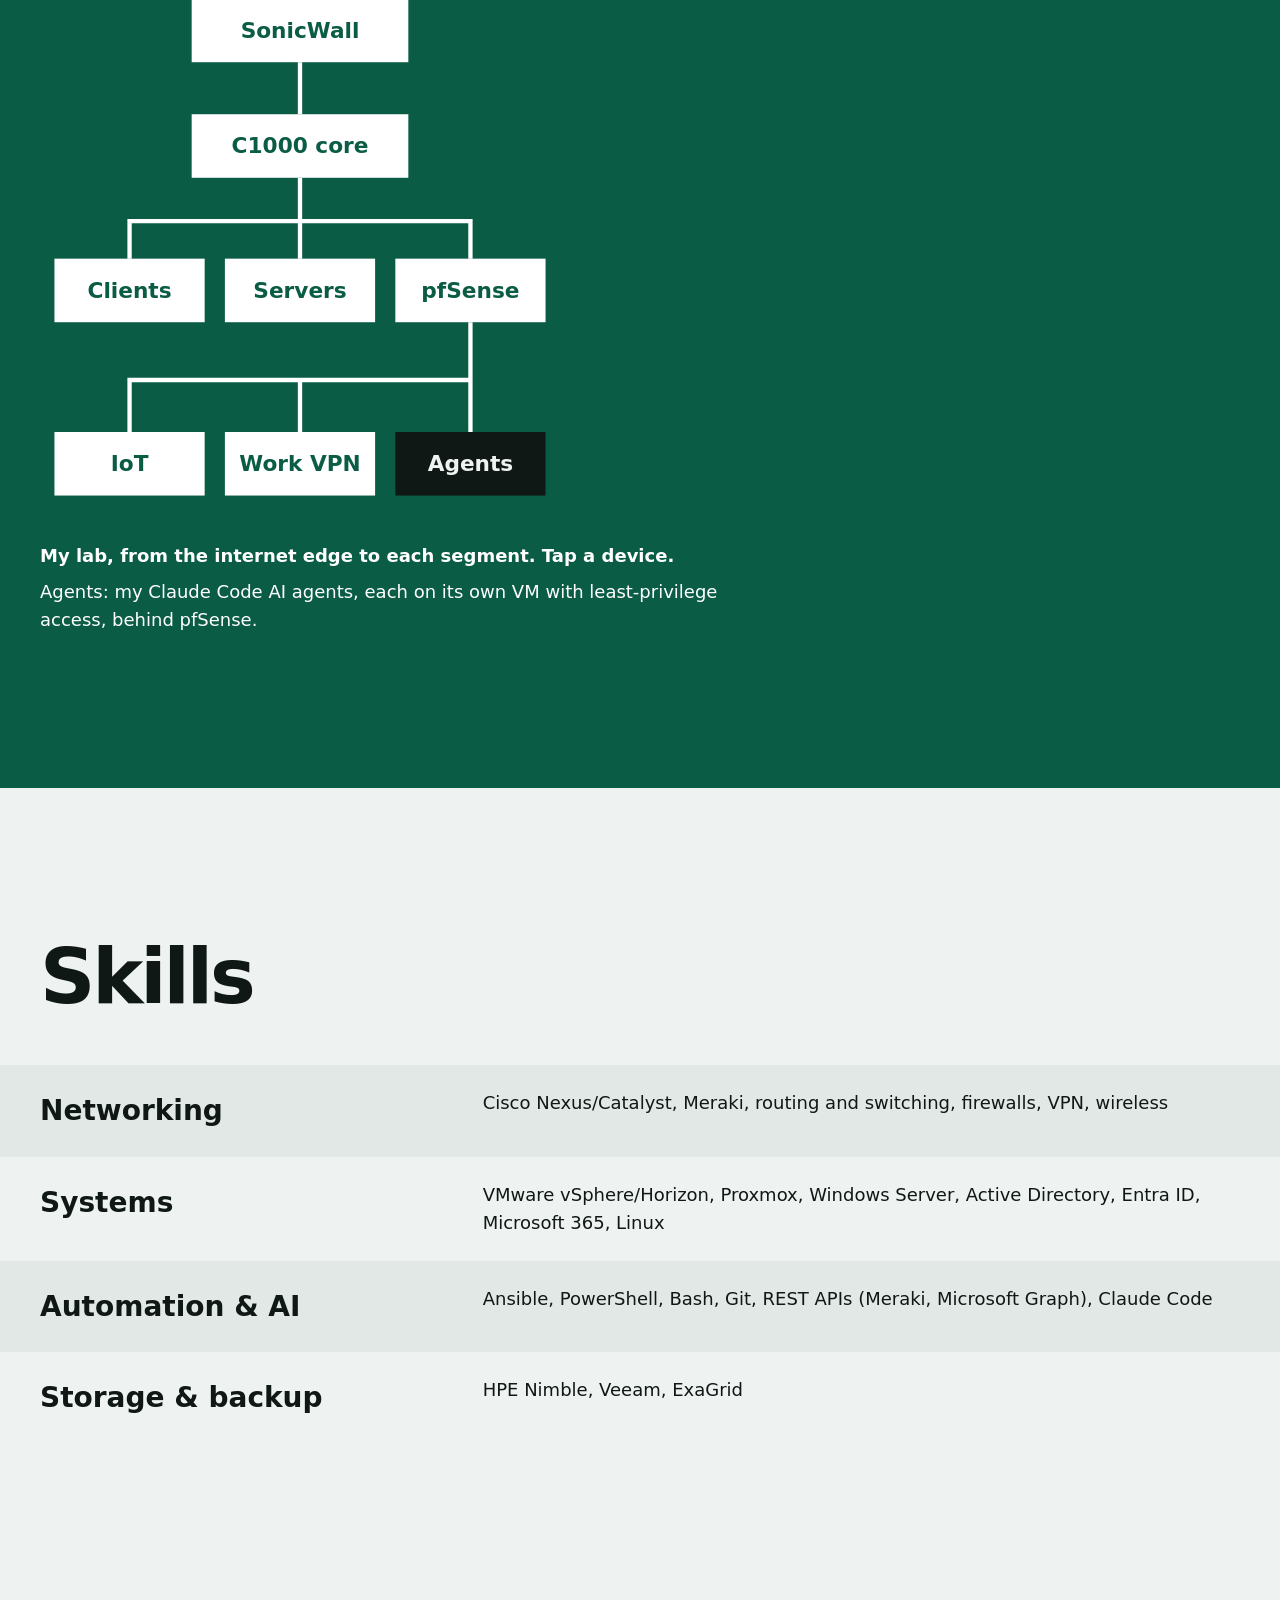
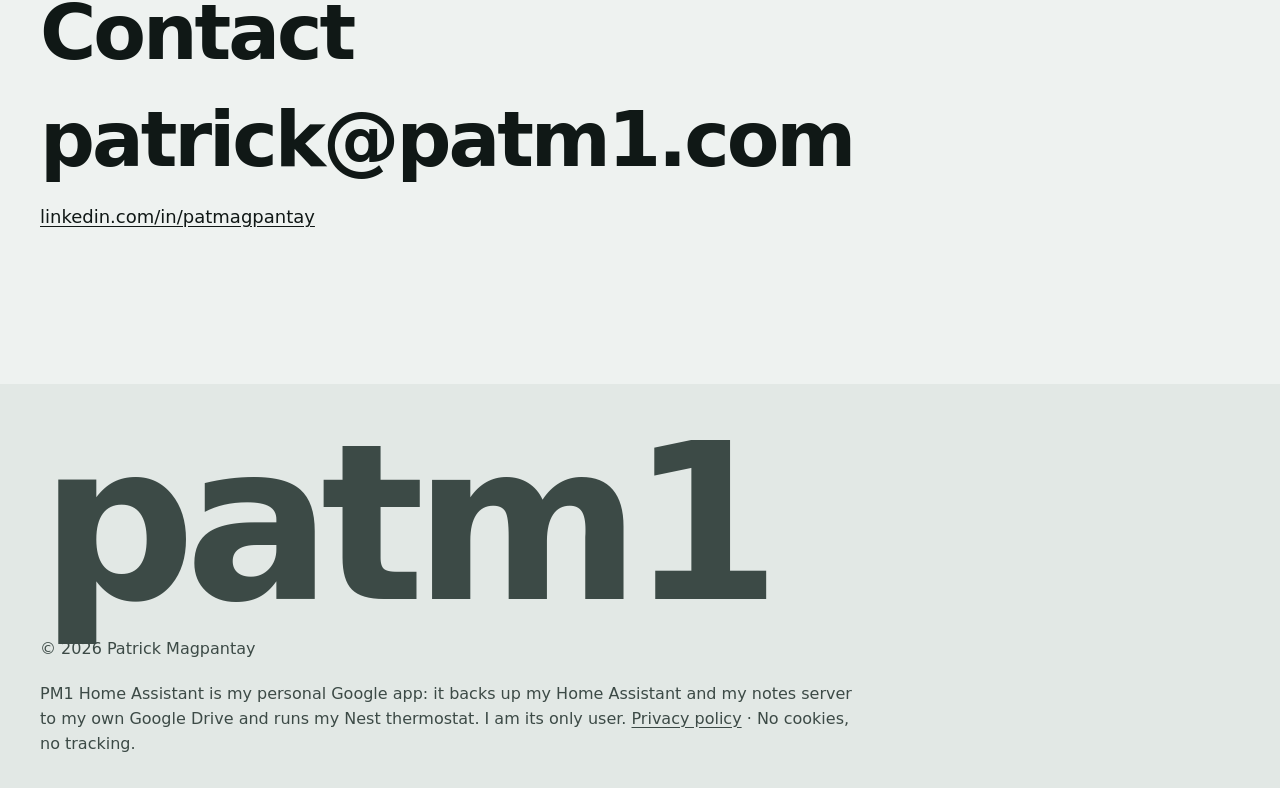
==== commit 0d352156: "Home Lab network map: tap a device for its role, one outbound packet Agents to Internet (approved by" ====
--- a/index.html
+++ b/index.html
@@ -205,6 +205,5 @@
     <p>PM1 Home Assistant is my personal Google app: it backs up my Home Assistant and my notes server to my own Google Drive and runs my Nest thermostat. I am its only user. <a href="/privacy.html">Privacy policy</a> · No cookies, no tracking.</p>
   </div>
 </footer>
-<script src="/motion.js"></script>
 </body>
 </html>
--- a/site.css
+++ b/site.css
@@ -156,8 +156,3 @@
 .doc h2 { margin: 0 0 16px; font-size: var(--title); line-height: 1.15; letter-spacing: -0.015em; }
 .doc p, .doc li { margin: 0 0 12px; }
 .doc ul { padding-left: 1.2em; margin: 0; }
-
-/* Motion: motion.js adds .reveal only to parts still below the screen, then .is-in as each arrives. */
-.reveal { opacity: 0; transform: translateY(24px); transition: opacity 600ms ease, transform 600ms cubic-bezier(0.2, 0.7, 0.2, 1); transition-delay: var(--delay, 0ms); }
-.reveal.is-in { opacity: 1; transform: none; }
-@media (prefers-reduced-motion: reduce) { .reveal { opacity: 1; transform: none; transition: none; } }
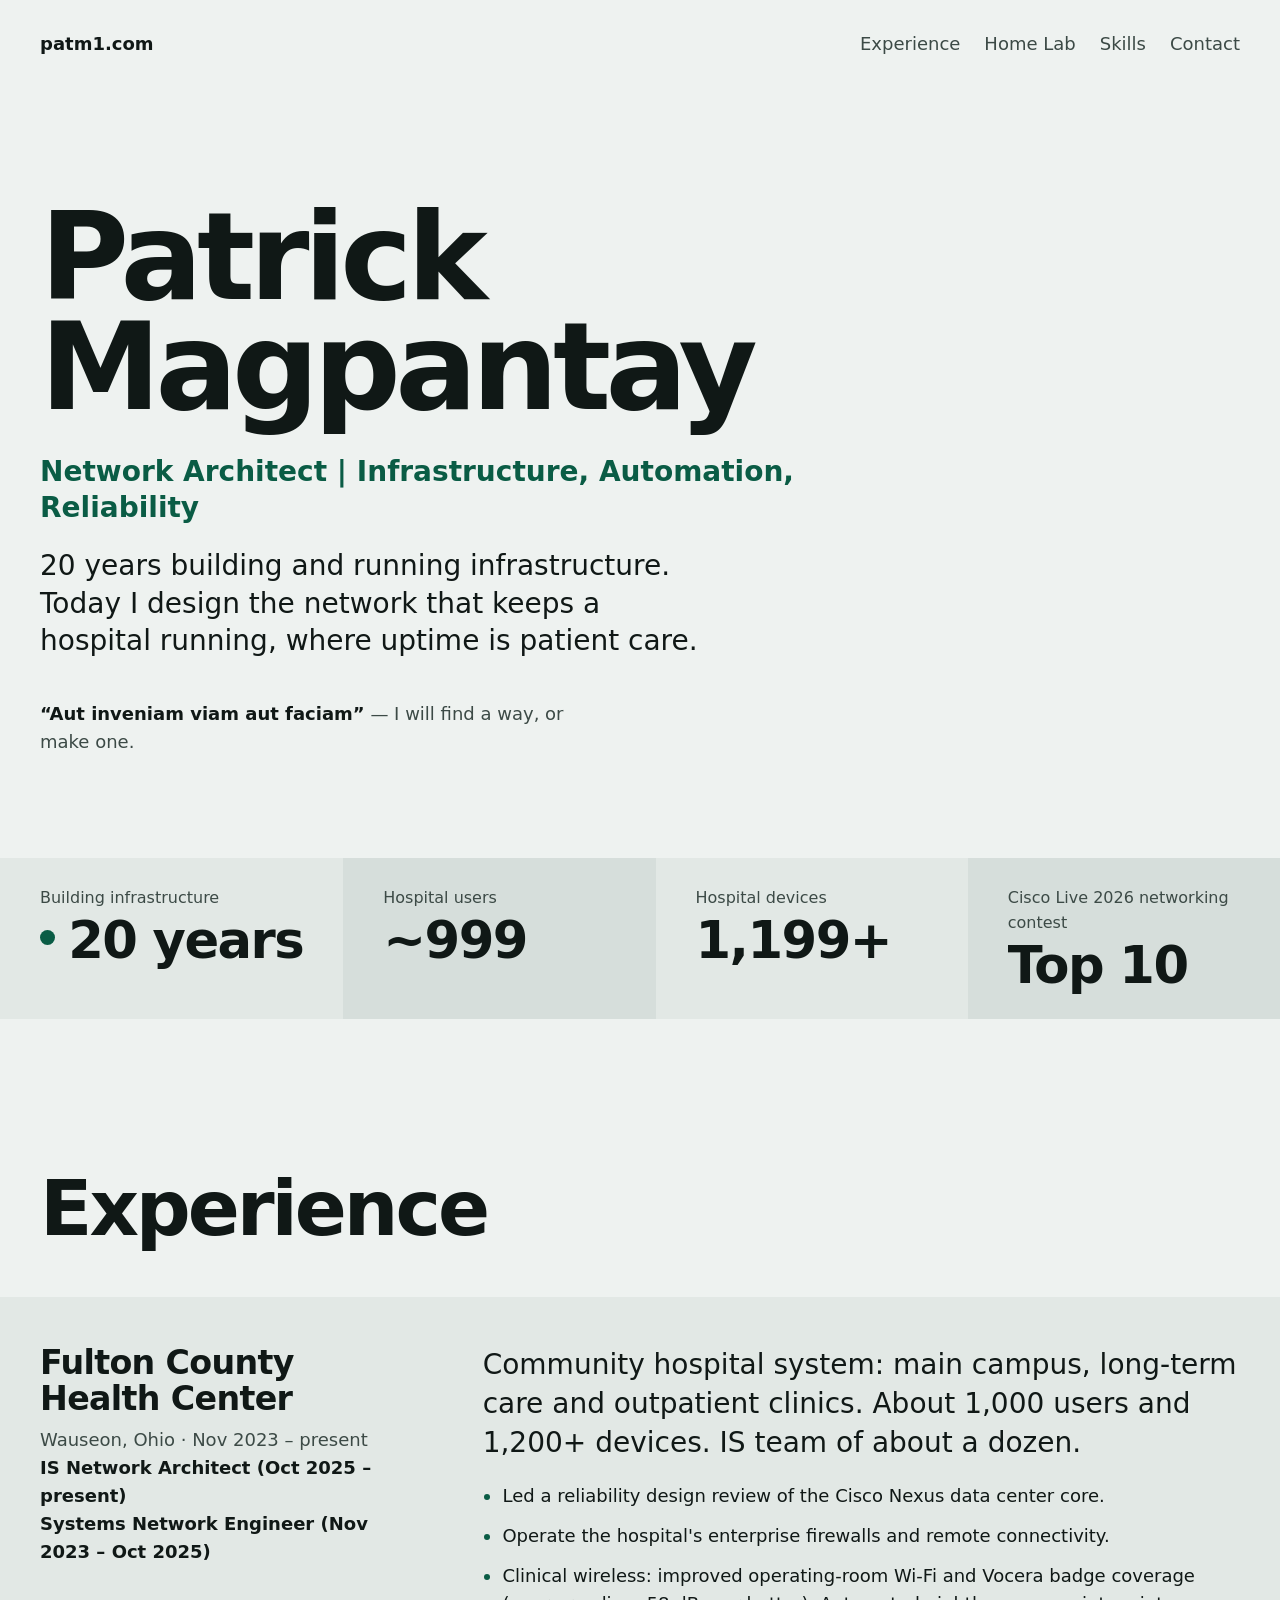
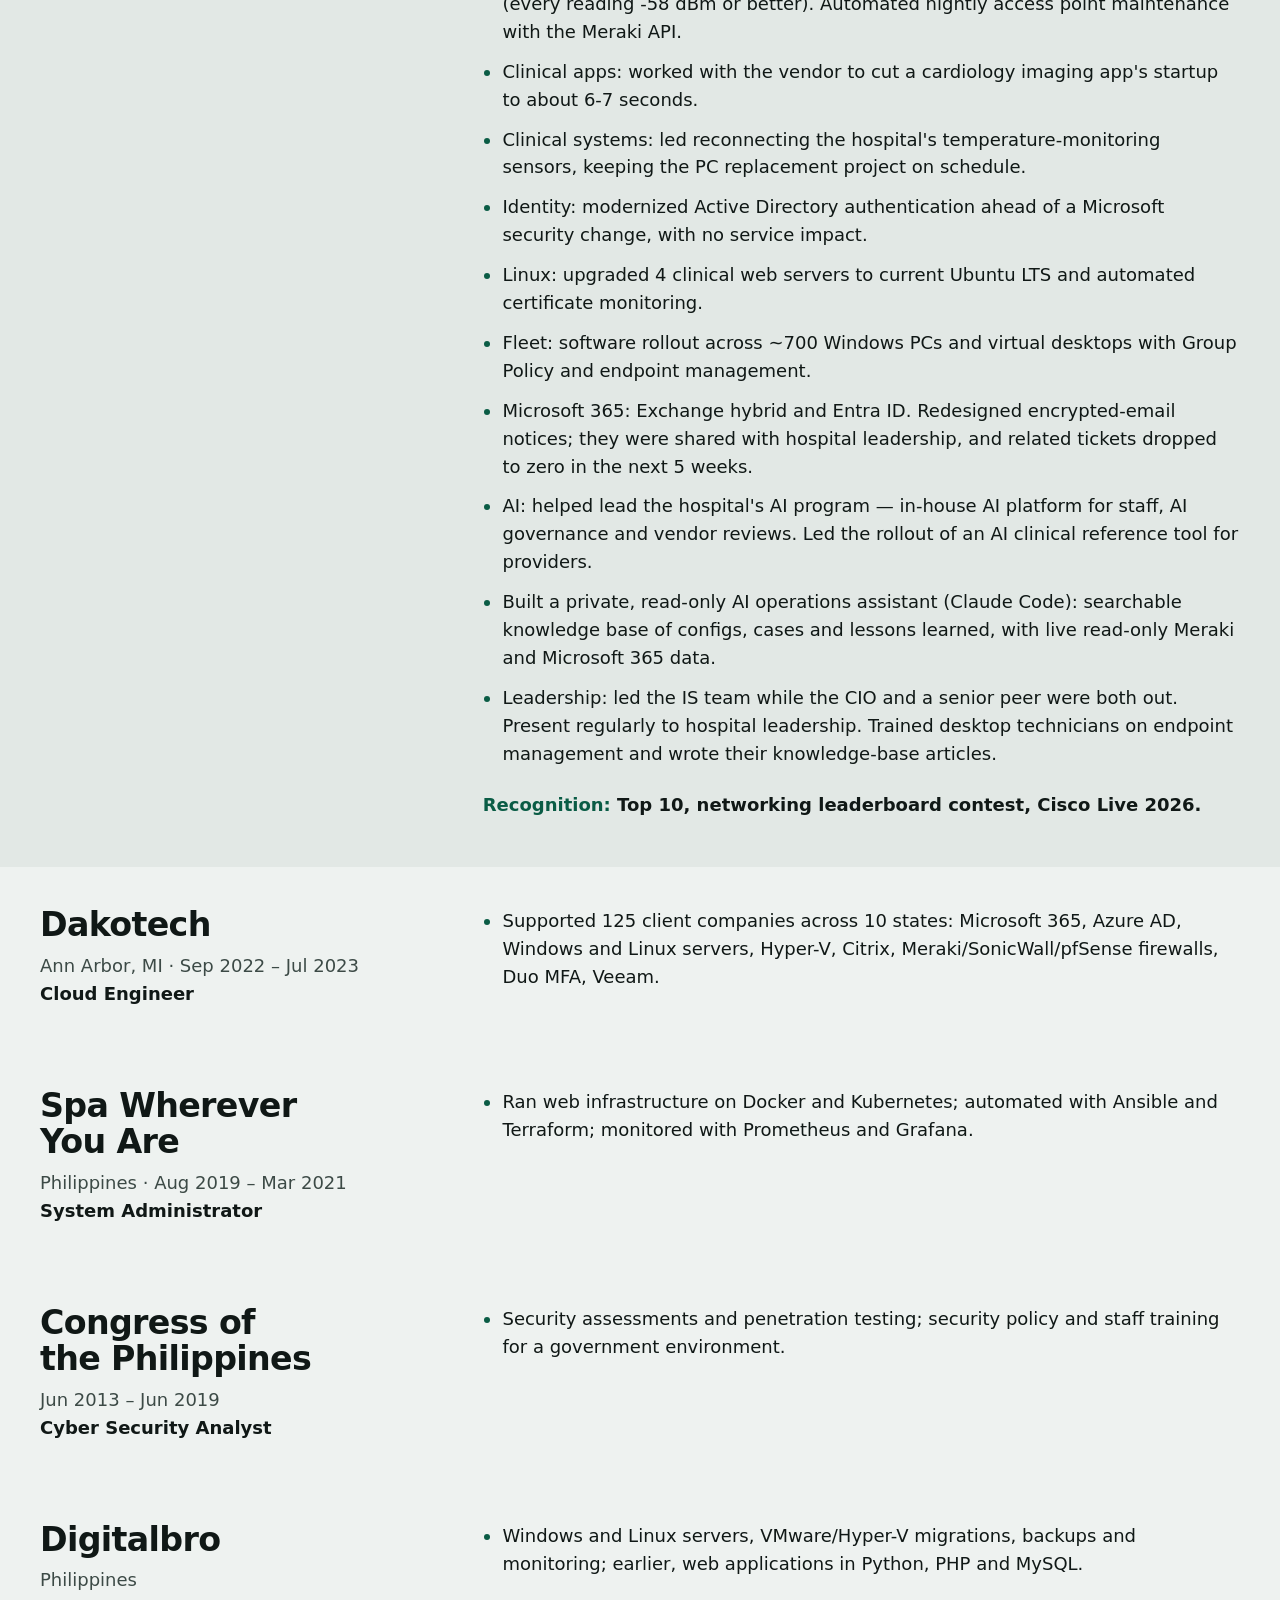
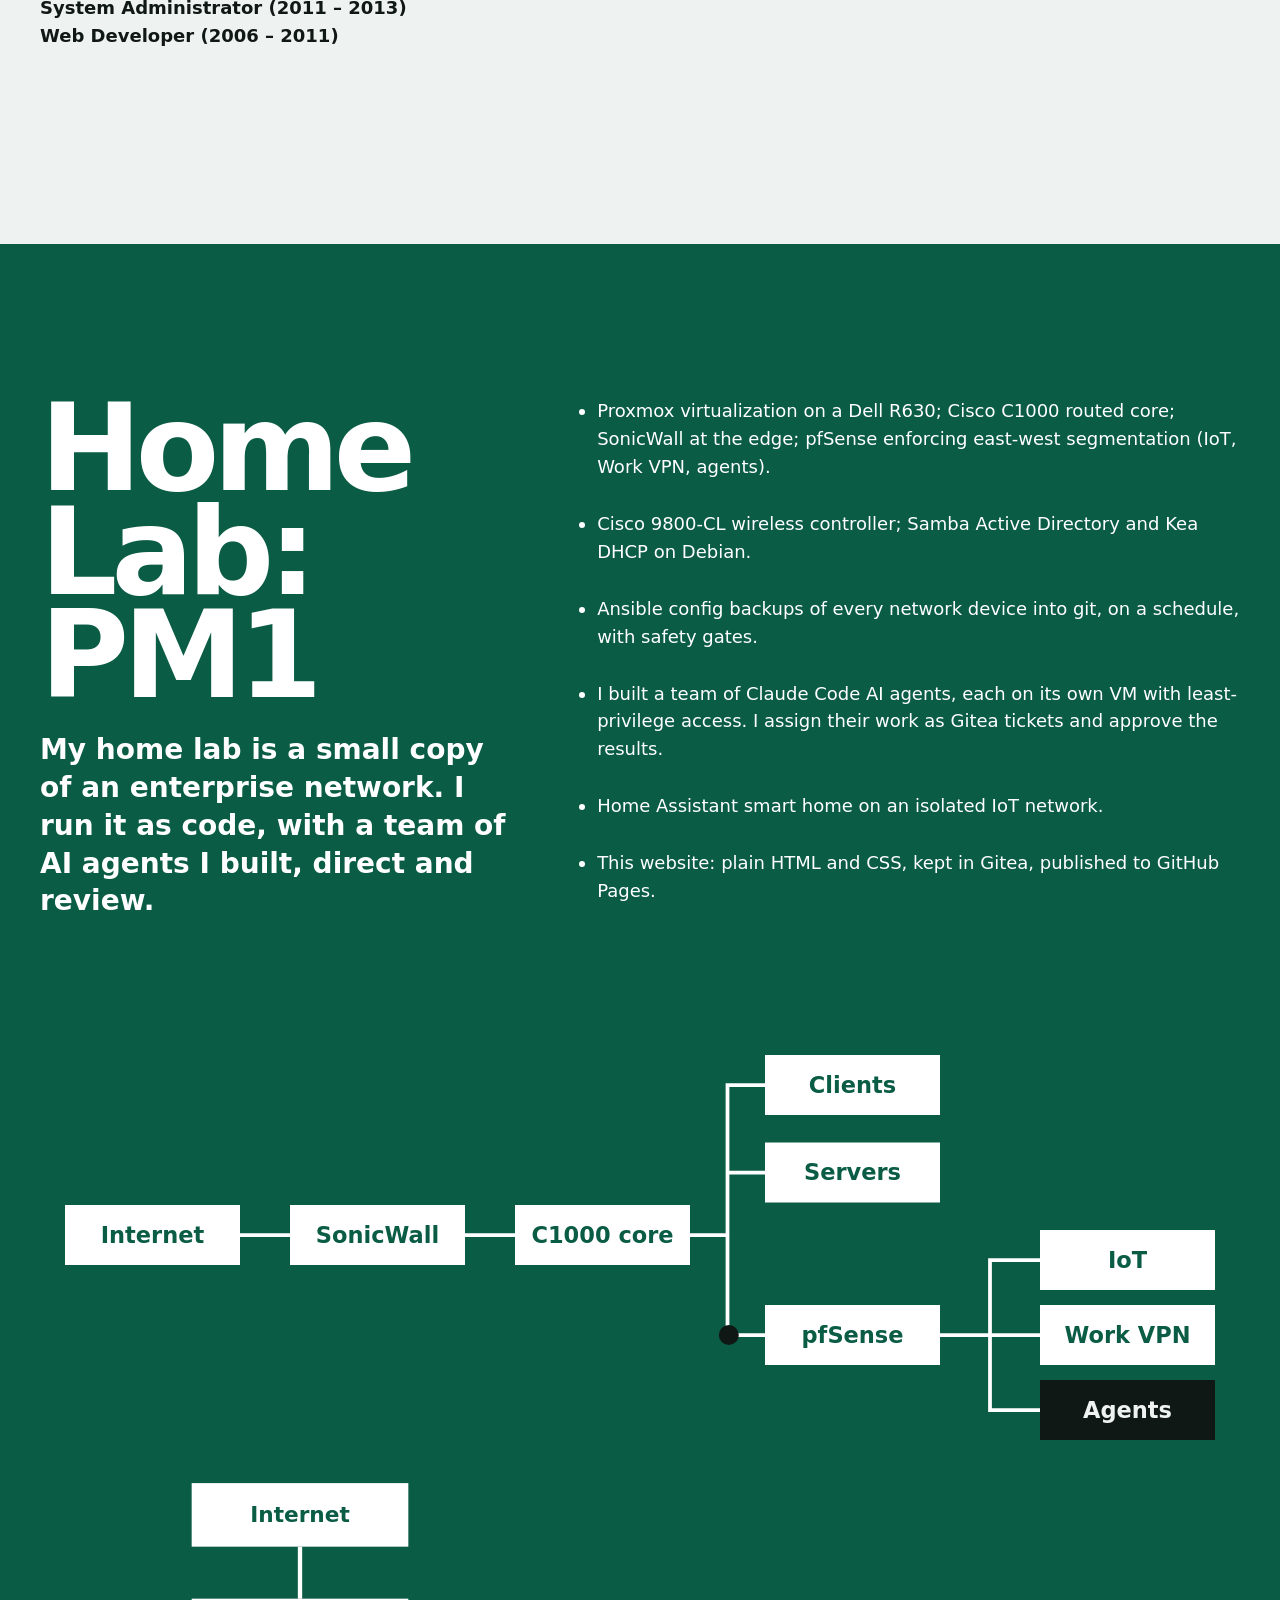
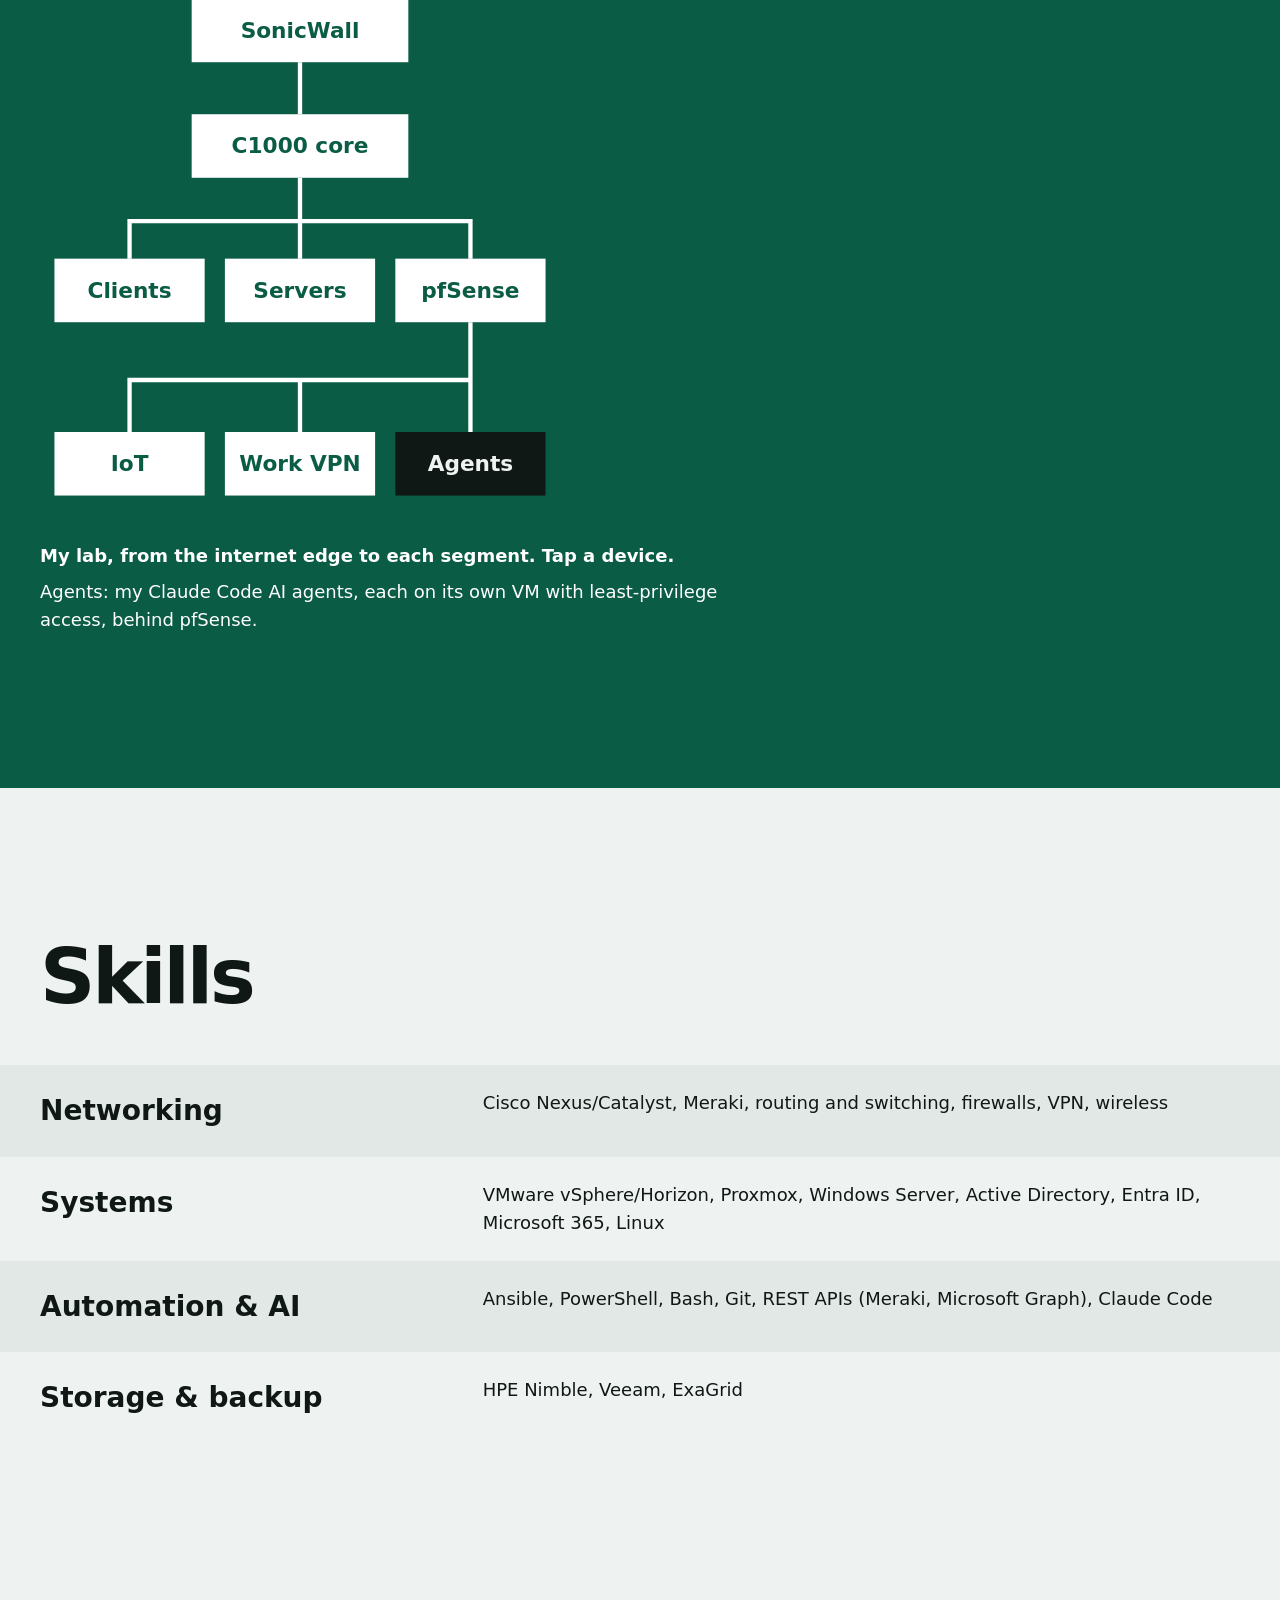
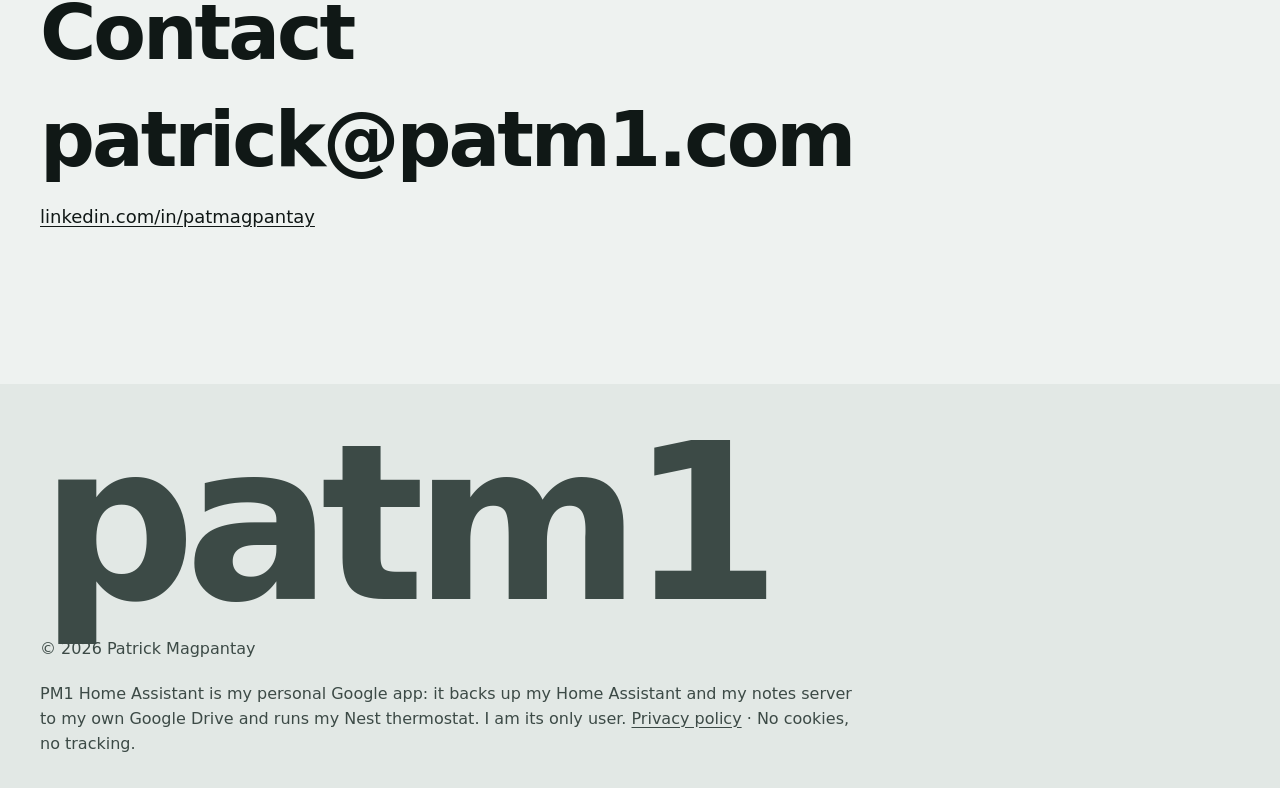
==== commit e97d73c9: "Home Lab list: work segment is Work VPN, matching the map (approved by Patrick)" ====
--- a/index.html
+++ b/index.html
@@ -127,7 +127,7 @@
         <p class="lead">My home lab is a small copy of an enterprise network. I run it as code, with a team of AI agents I built, direct and review.</p>
       </div>
       <ul>
-        <li>Proxmox virtualization on a Dell R630; Cisco C1000 routed core; SonicWall at the edge; pfSense enforcing east-west segmentation (IoT, work, agents).</li>
+        <li>Proxmox virtualization on a Dell R630; Cisco C1000 routed core; SonicWall at the edge; pfSense enforcing east-west segmentation (IoT, Work VPN, agents).</li>
         <li>Cisco 9800-CL wireless controller; Samba Active Directory and Kea DHCP on Debian.</li>
         <li>Ansible config backups of every network device into git, on a schedule, with safety gates.</li>
         <li>I built a team of Claude Code AI agents, each on its own VM with least-privilege access. I assign their work as Gitea tickets and approve the results.</li>
@@ -205,5 +205,6 @@
     <p>PM1 Home Assistant is my personal Google app: it backs up my Home Assistant and my notes server to my own Google Drive and runs my Nest thermostat. I am its only user. <a href="/privacy.html">Privacy policy</a> · No cookies, no tracking.</p>
   </div>
 </footer>
+<script src="/motion.js"></script>
 </body>
 </html>
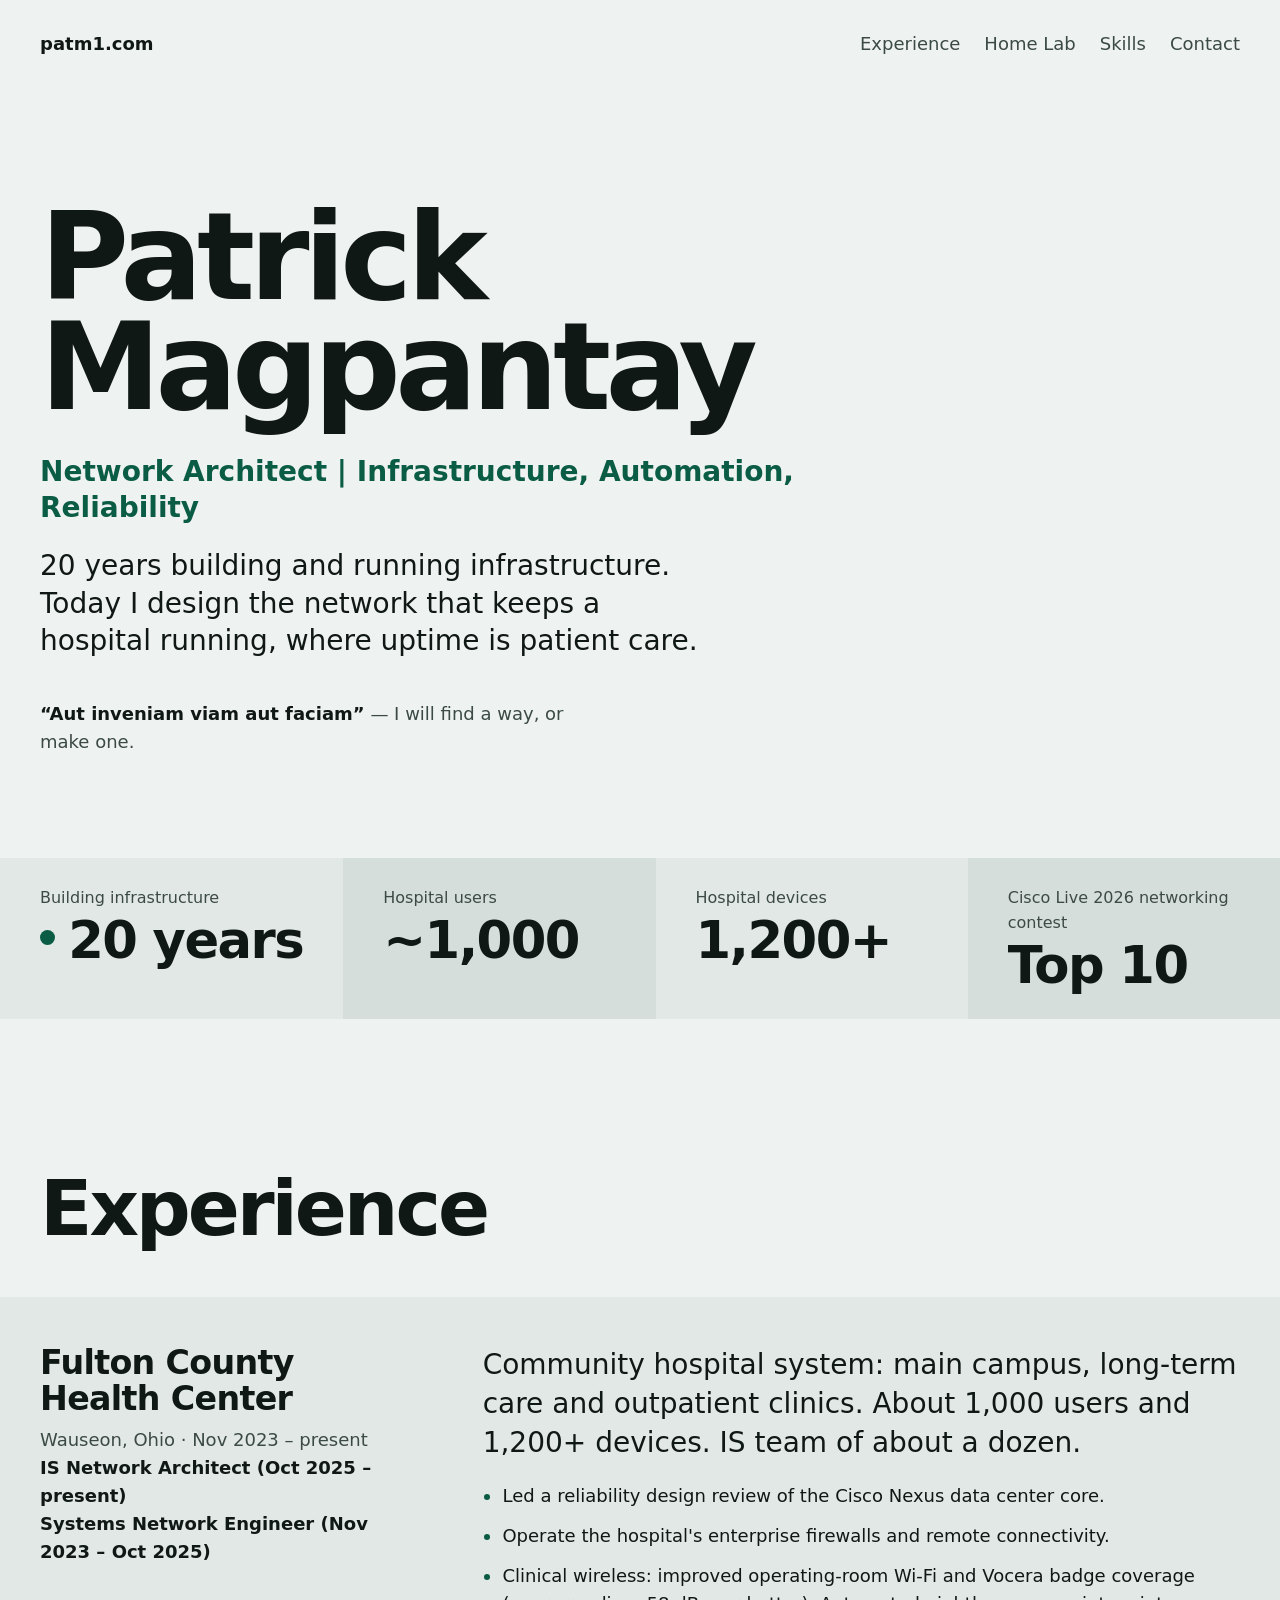
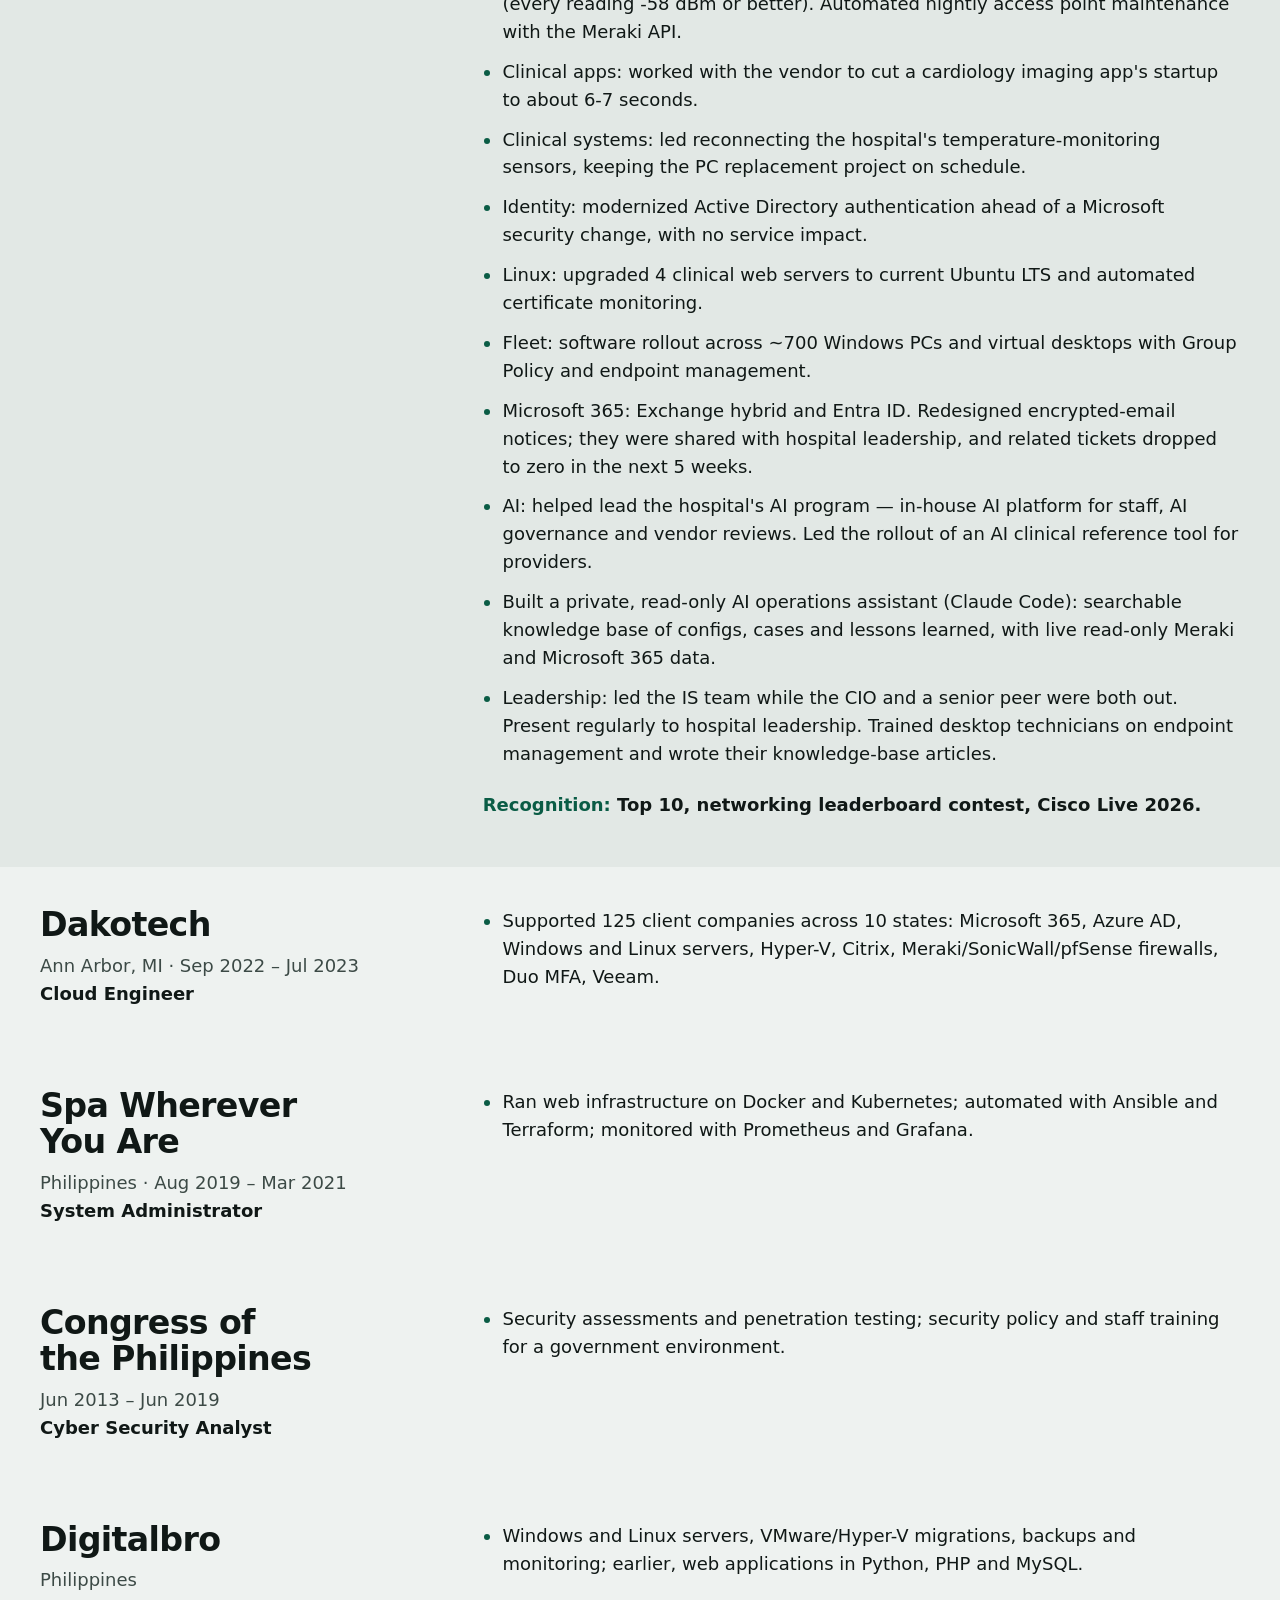
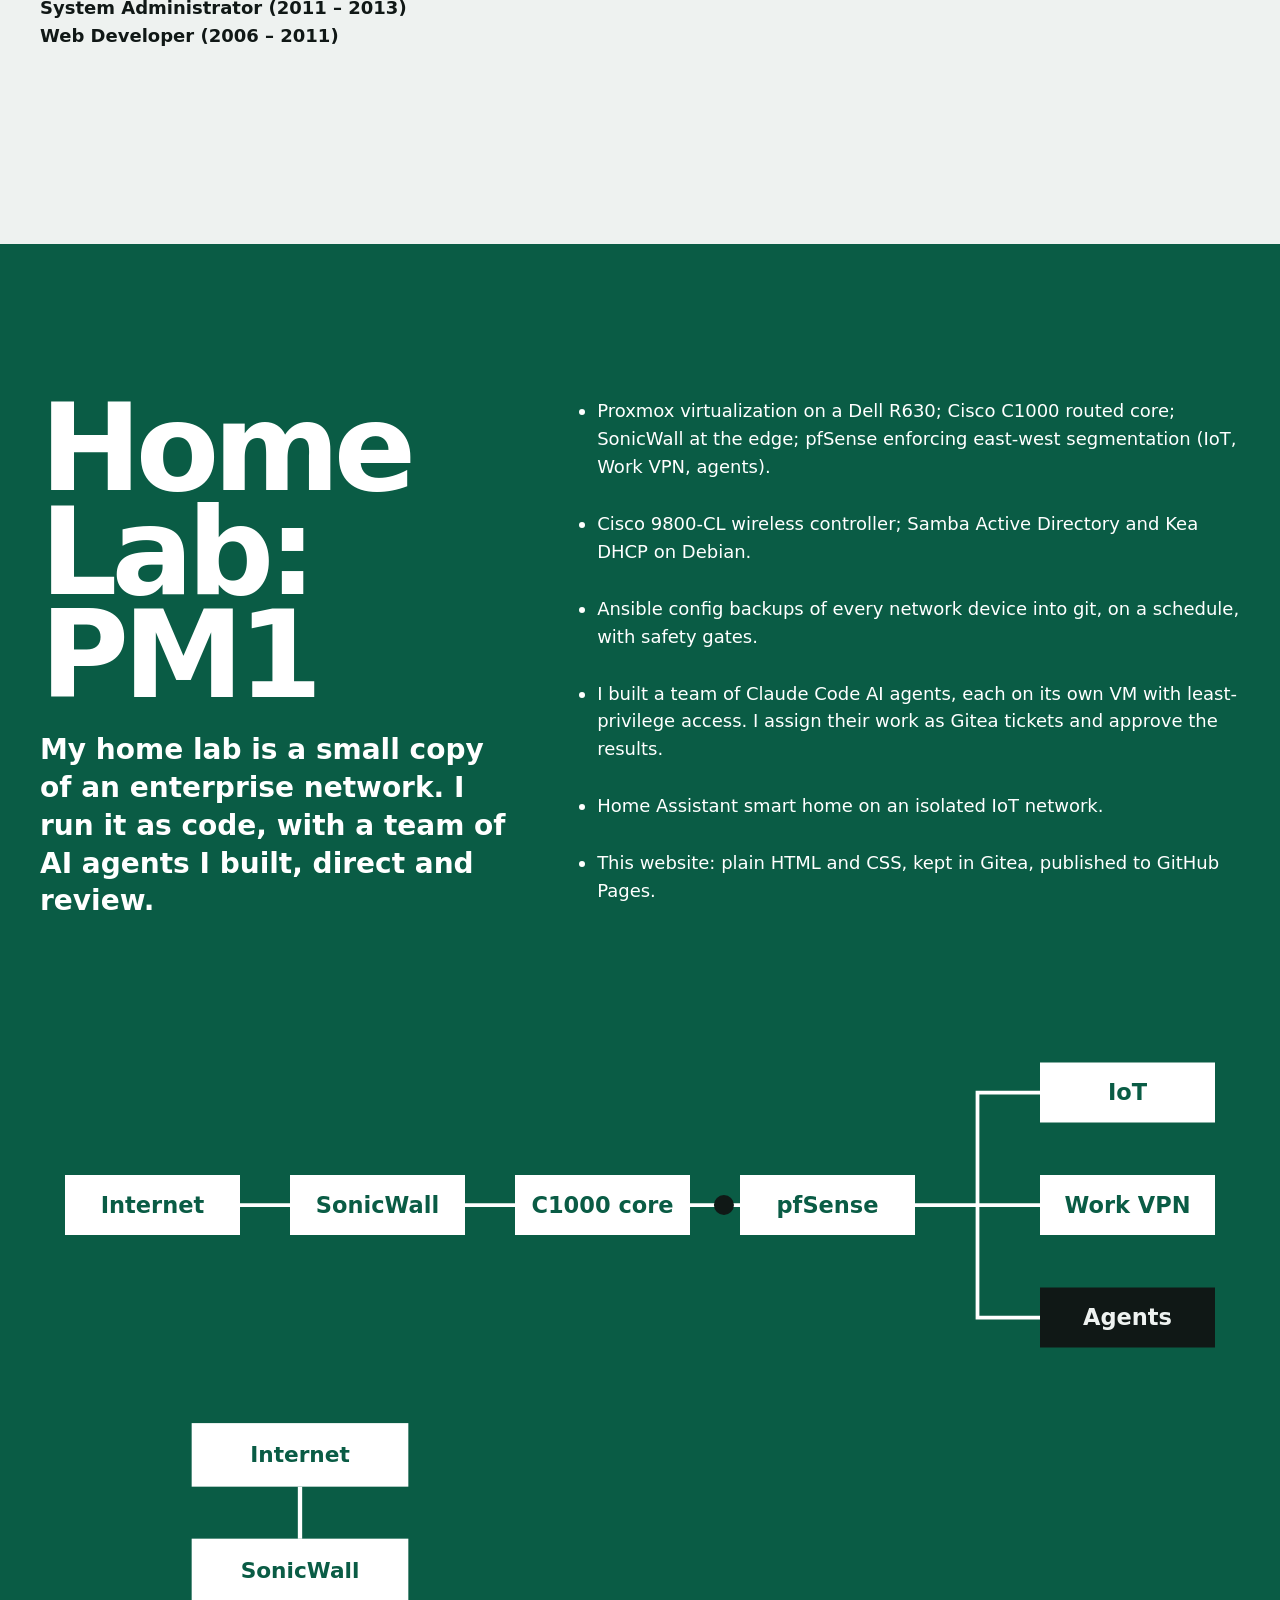
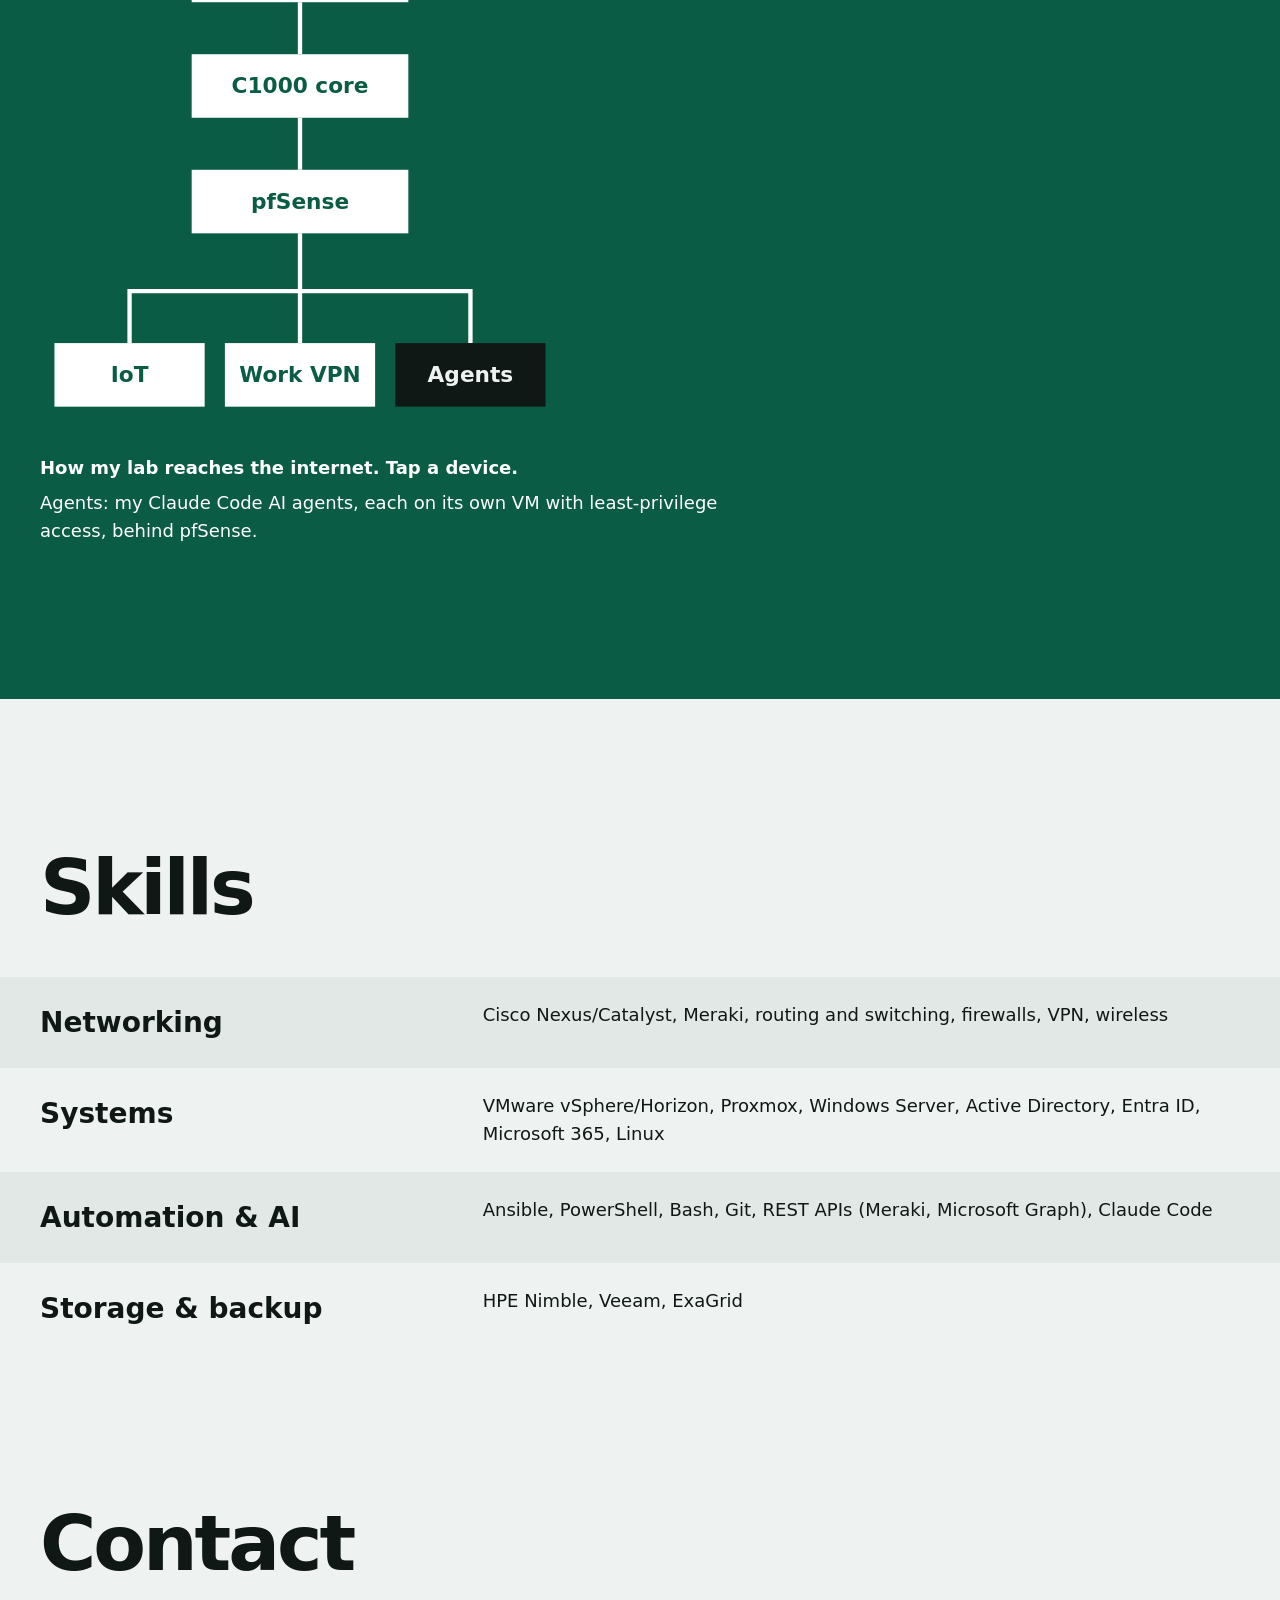
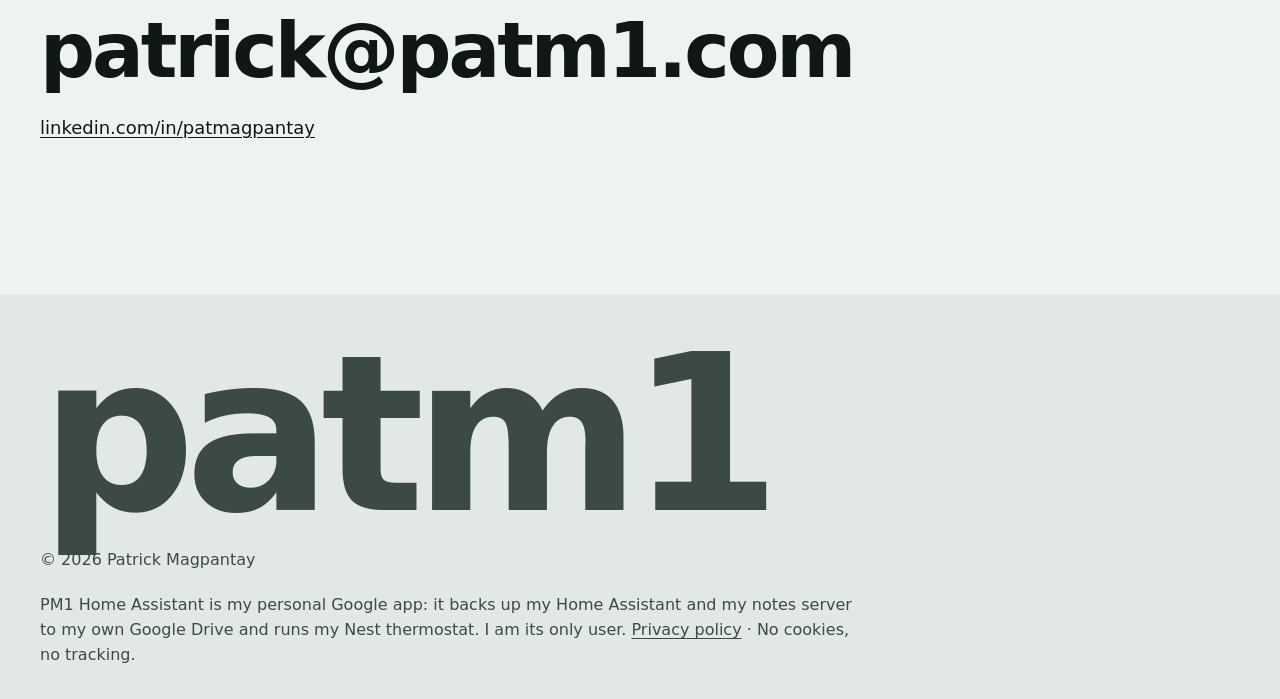
==== commit 6b1d75d1: "Home Lab map: remove Clients and Servers; chain Internet, SonicWall, C1000 core, pfSense, then IoT, " ====
--- a/index.html
+++ b/index.html
@@ -137,41 +137,37 @@
     </div>
     <div class="wrap">
       <figure class="map" data-map>
-        <svg class="map-wide" viewBox="0 0 960 360" role="img" aria-labelledby="map-title map-desc">
+        <svg class="map-wide" viewBox="0 0 960 312" role="img" aria-labelledby="map-title map-desc">
           <title id="map-title">Home lab network map</title>
-          <desc id="map-desc">Outbound path from the Agents segment through pfSense, the Cisco C1000 routed core and SonicWall at the edge to the internet. The core is also the gateway for Clients and Servers. pfSense enforces the IoT, Work VPN and Agents segments.</desc>
+          <desc id="map-desc">Outbound path from the Agents segment through pfSense, the Cisco C1000 routed core and SonicWall at the edge to the internet. pfSense enforces the IoT, Work VPN and Agents segments.</desc>
           <g class="links">
-            <path d="M160 180 H200 M340 180 H380 M520 180 H550 V60 H580 M550 180 V130 H580 M550 180 V260 H580 M720 260 H760 V200 H800 M760 260 H800 M760 260 V320 H800"/>
+            <path d="M160 156 H200 M340 156 H380 M520 156 H560 M700 156 H750 V66 H800 M750 156 H800 M750 156 V246 H800"/>
           </g>
-          <path class="route" d="M870 320 H760 V260 H550 V180 H90"/>
-          <g class="node" data-node="internet"><rect x="20" y="156" width="140" height="48"/><text x="90" y="186">Internet</text></g>
-          <g class="node" data-node="sonicwall"><rect x="200" y="156" width="140" height="48"/><text x="270" y="186">SonicWall</text></g>
-          <g class="node" data-node="core"><rect x="380" y="156" width="140" height="48"/><text x="450" y="186">C1000 core</text></g>
-          <g class="node" data-node="clients"><rect x="580" y="36" width="140" height="48"/><text x="650" y="66">Clients</text></g>
-          <g class="node" data-node="servers"><rect x="580" y="106" width="140" height="48"/><text x="650" y="136">Servers</text></g>
-          <g class="node" data-node="pfsense"><rect x="580" y="236" width="140" height="48"/><text x="650" y="266">pfSense</text></g>
-          <g class="node" data-node="iot"><rect x="800" y="176" width="140" height="48"/><text x="870" y="206">IoT</text></g>
-          <g class="node" data-node="work"><rect x="800" y="236" width="140" height="48"/><text x="870" y="266">Work VPN</text></g>
-          <g class="node" data-node="agents"><rect x="800" y="296" width="140" height="48"/><text x="870" y="326">Agents</text></g>
+          <path class="route" d="M870 246 H750 V156 H90"/>
+          <g class="node" data-node="internet"><rect x="20" y="132" width="140" height="48"/><text x="90" y="162">Internet</text></g>
+          <g class="node" data-node="sonicwall"><rect x="200" y="132" width="140" height="48"/><text x="270" y="162">SonicWall</text></g>
+          <g class="node" data-node="core"><rect x="380" y="132" width="140" height="48"/><text x="450" y="162">C1000 core</text></g>
+          <g class="node" data-node="pfsense"><rect x="560" y="132" width="140" height="48"/><text x="630" y="162">pfSense</text></g>
+          <g class="node" data-node="iot"><rect x="800" y="42" width="140" height="48"/><text x="870" y="72">IoT</text></g>
+          <g class="node" data-node="work"><rect x="800" y="132" width="140" height="48"/><text x="870" y="162">Work VPN</text></g>
+          <g class="node" data-node="agents"><rect x="800" y="222" width="140" height="48"/><text x="870" y="252">Agents</text></g>
         </svg>
-        <svg class="map-tall" viewBox="0 0 360 456" role="img" aria-labelledby="map-title-tall map-desc-tall">
+        <svg class="map-tall" viewBox="0 0 360 436" role="img" aria-labelledby="map-title-tall map-desc-tall">
           <title id="map-title-tall">Home lab network map</title>
-          <desc id="map-desc-tall">Outbound path from the Agents segment through pfSense, the Cisco C1000 routed core and SonicWall at the edge to the internet. The core is also the gateway for Clients and Servers. pfSense enforces the IoT, Work VPN and Agents segments.</desc>
+          <desc id="map-desc-tall">Outbound path from the Agents segment through pfSense, the Cisco C1000 routed core and SonicWall at the edge to the internet. pfSense enforces the IoT, Work VPN and Agents segments.</desc>
           <g class="links">
-            <path d="M180 60 V96 M180 140 V176 M180 220 V250 H62 V276 M180 250 V276 M180 250 H298 V276 M298 320 V360 H62 V396 M180 360 V396 M298 360 V396"/>
+            <path d="M180 60 V96 M180 140 V176 M180 220 V256 M180 300 V340 H62 V376 M180 340 V376 M180 340 H298 V376"/>
           </g>
-          <path class="route" d="M298 418 V250 H180 V38"/>
+          <path class="route" d="M298 398 V340 H180 V38"/>
           <g class="node" data-node="internet"><rect x="105" y="16" width="150" height="44"/><text x="180" y="43">Internet</text></g>
           <g class="node" data-node="sonicwall"><rect x="105" y="96" width="150" height="44"/><text x="180" y="123">SonicWall</text></g>
           <g class="node" data-node="core"><rect x="105" y="176" width="150" height="44"/><text x="180" y="203">C1000 core</text></g>
-          <g class="node" data-node="clients"><rect x="10" y="276" width="104" height="44"/><text x="62" y="303">Clients</text></g>
-          <g class="node" data-node="servers"><rect x="128" y="276" width="104" height="44"/><text x="180" y="303">Servers</text></g>
-          <g class="node" data-node="pfsense"><rect x="246" y="276" width="104" height="44"/><text x="298" y="303">pfSense</text></g>
-          <g class="node" data-node="iot"><rect x="10" y="396" width="104" height="44"/><text x="62" y="423">IoT</text></g>
-          <g class="node" data-node="work"><rect x="128" y="396" width="104" height="44"/><text x="180" y="423">Work VPN</text></g>
-          <g class="node" data-node="agents"><rect x="246" y="396" width="104" height="44"/><text x="298" y="423">Agents</text></g>
+          <g class="node" data-node="pfsense"><rect x="105" y="256" width="150" height="44"/><text x="180" y="283">pfSense</text></g>
+          <g class="node" data-node="iot"><rect x="10" y="376" width="104" height="44"/><text x="62" y="403">IoT</text></g>
+          <g class="node" data-node="work"><rect x="128" y="376" width="104" height="44"/><text x="180" y="403">Work VPN</text></g>
+          <g class="node" data-node="agents"><rect x="246" y="376" width="104" height="44"/><text x="298" y="403">Agents</text></g>
         </svg>
-        <figcaption>My lab, from the internet edge to each segment. Tap a device.</figcaption>
+        <figcaption>How my lab reaches the internet. Tap a device.</figcaption>
         <p class="map-info" aria-live="polite" data-map-info></p>
       </figure>
     </div>
